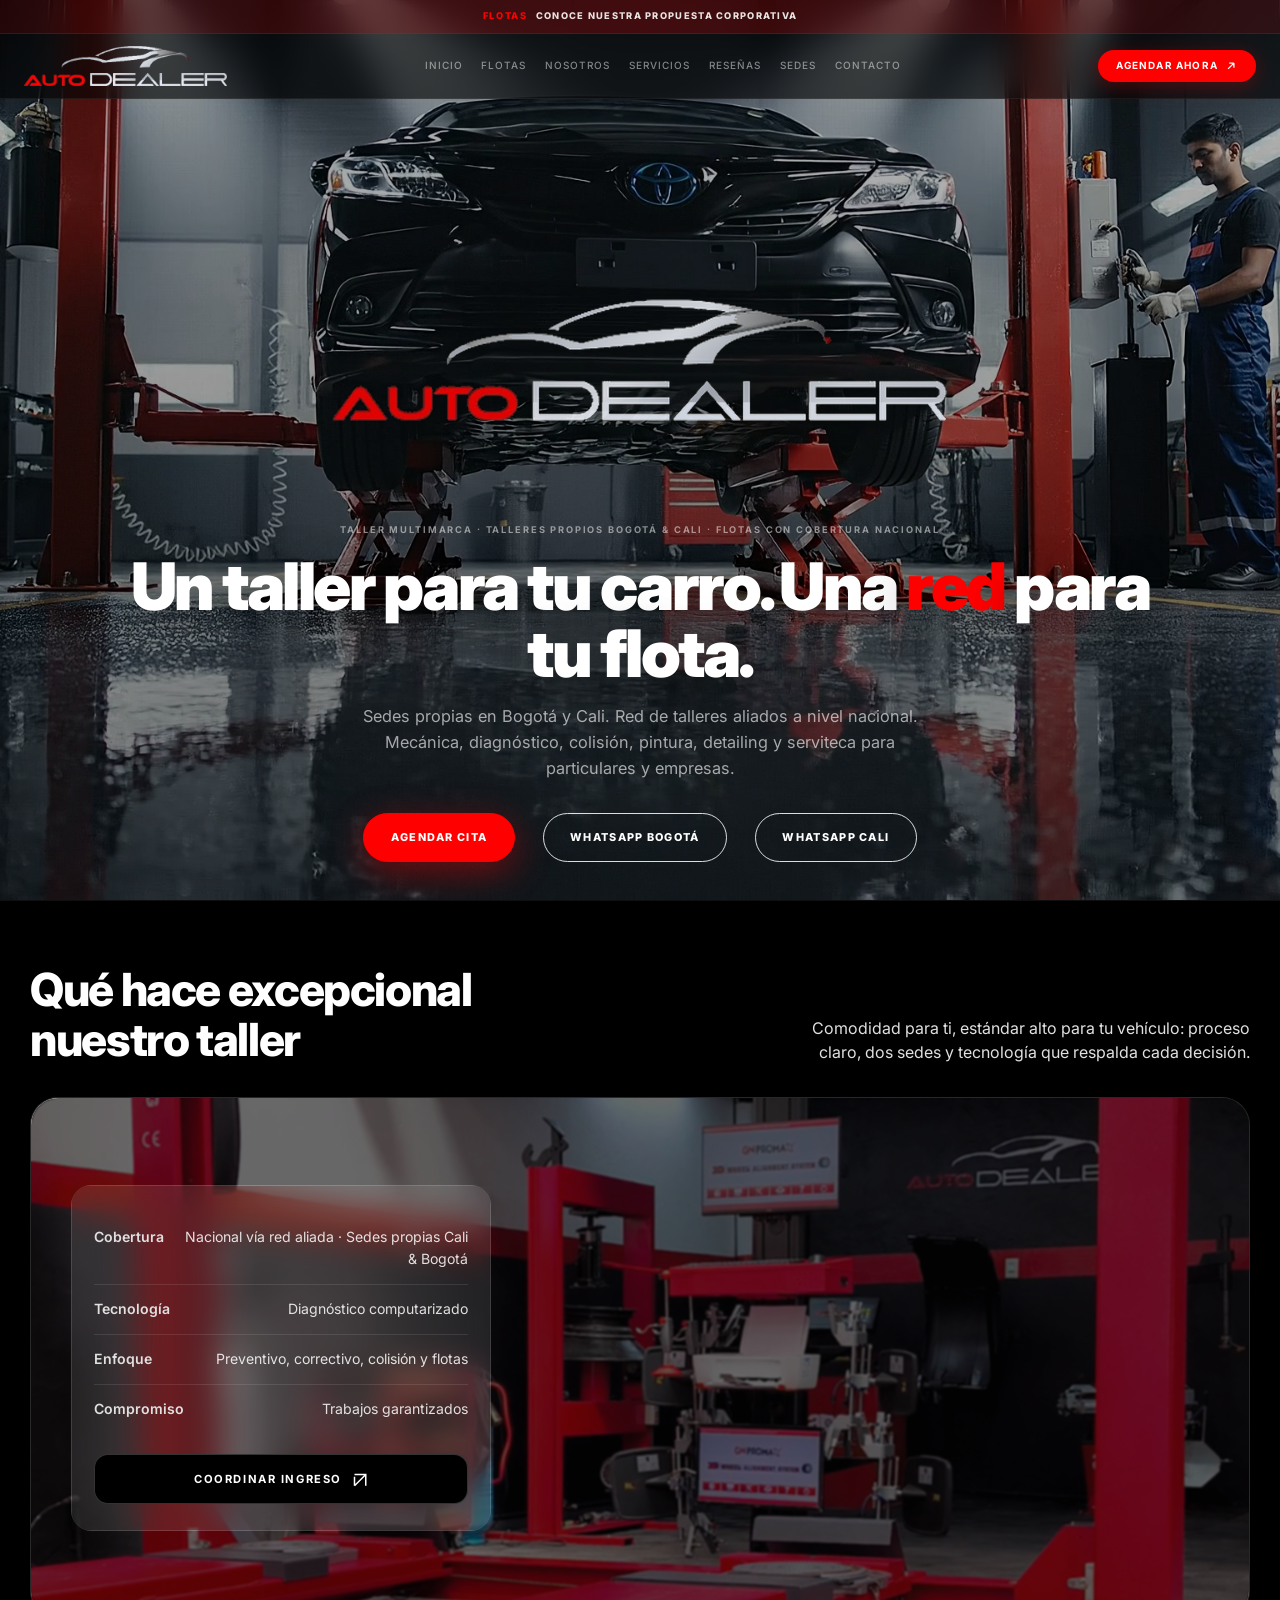
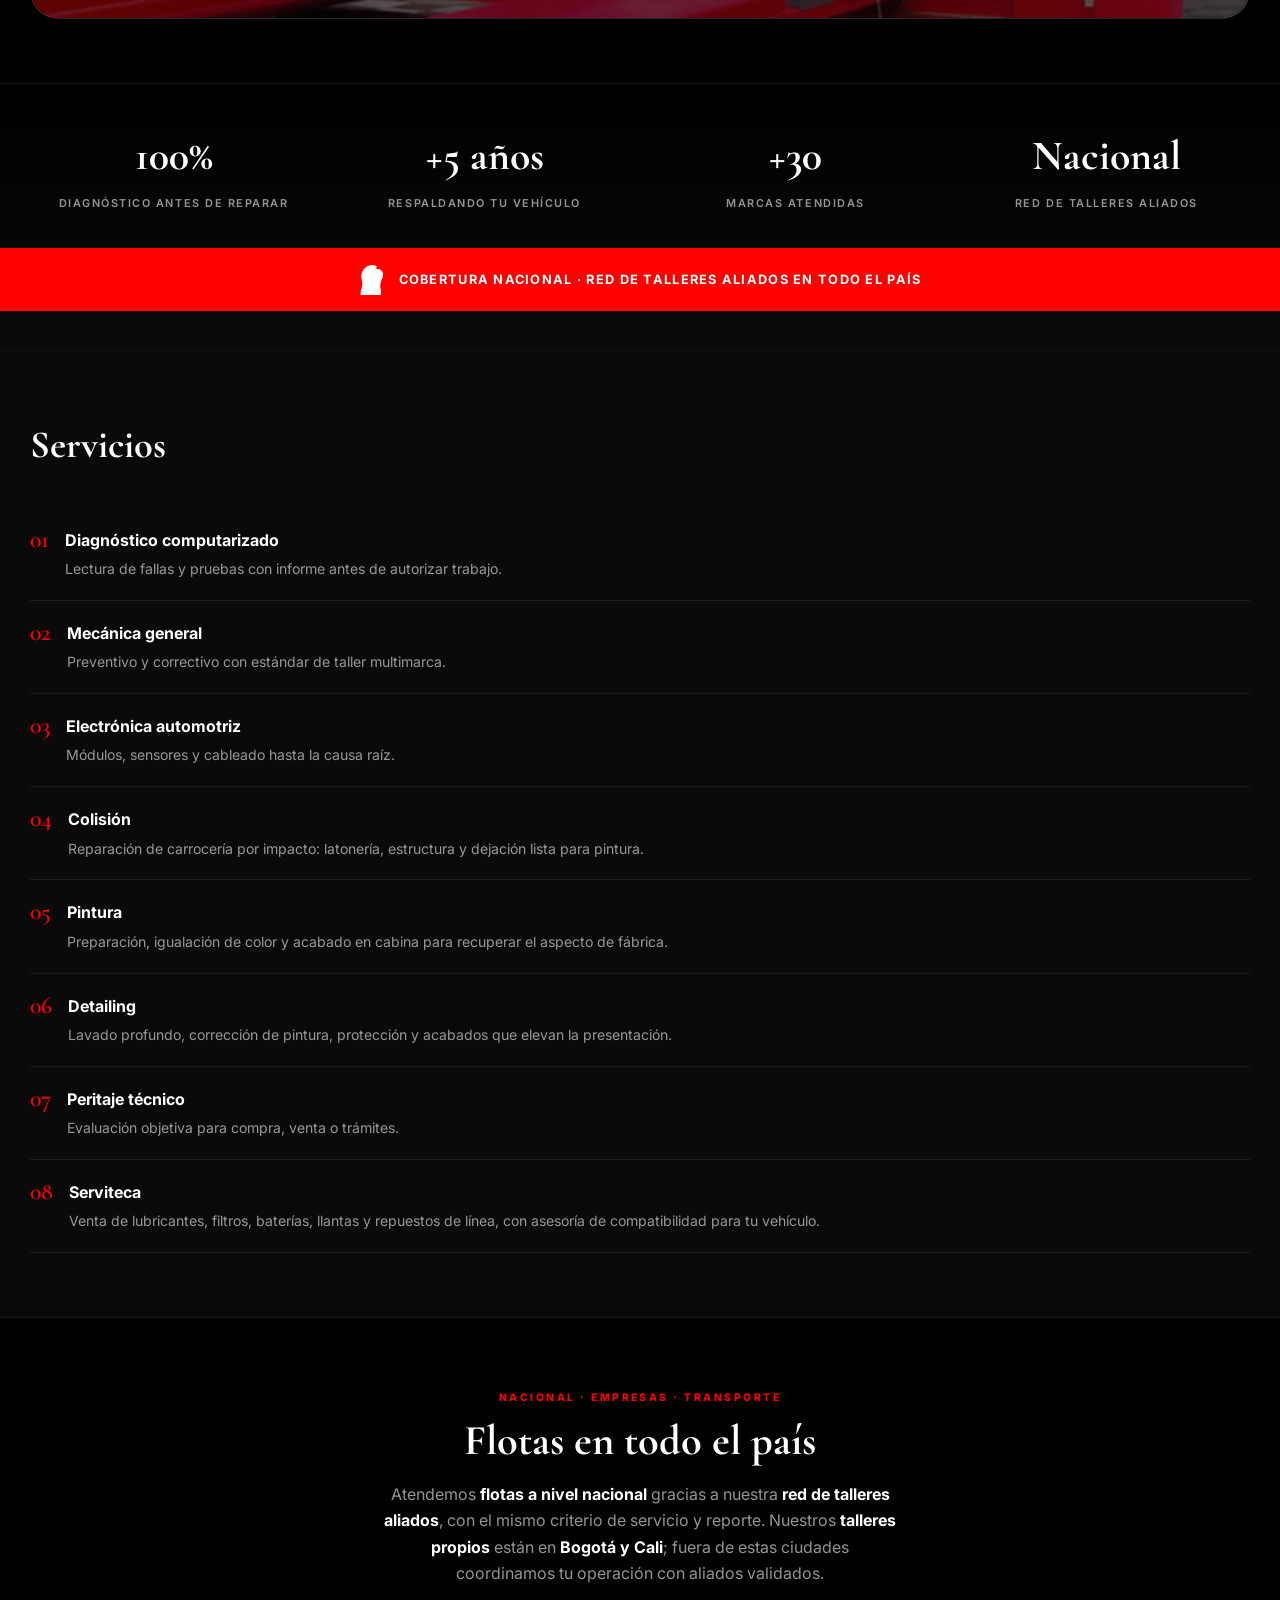
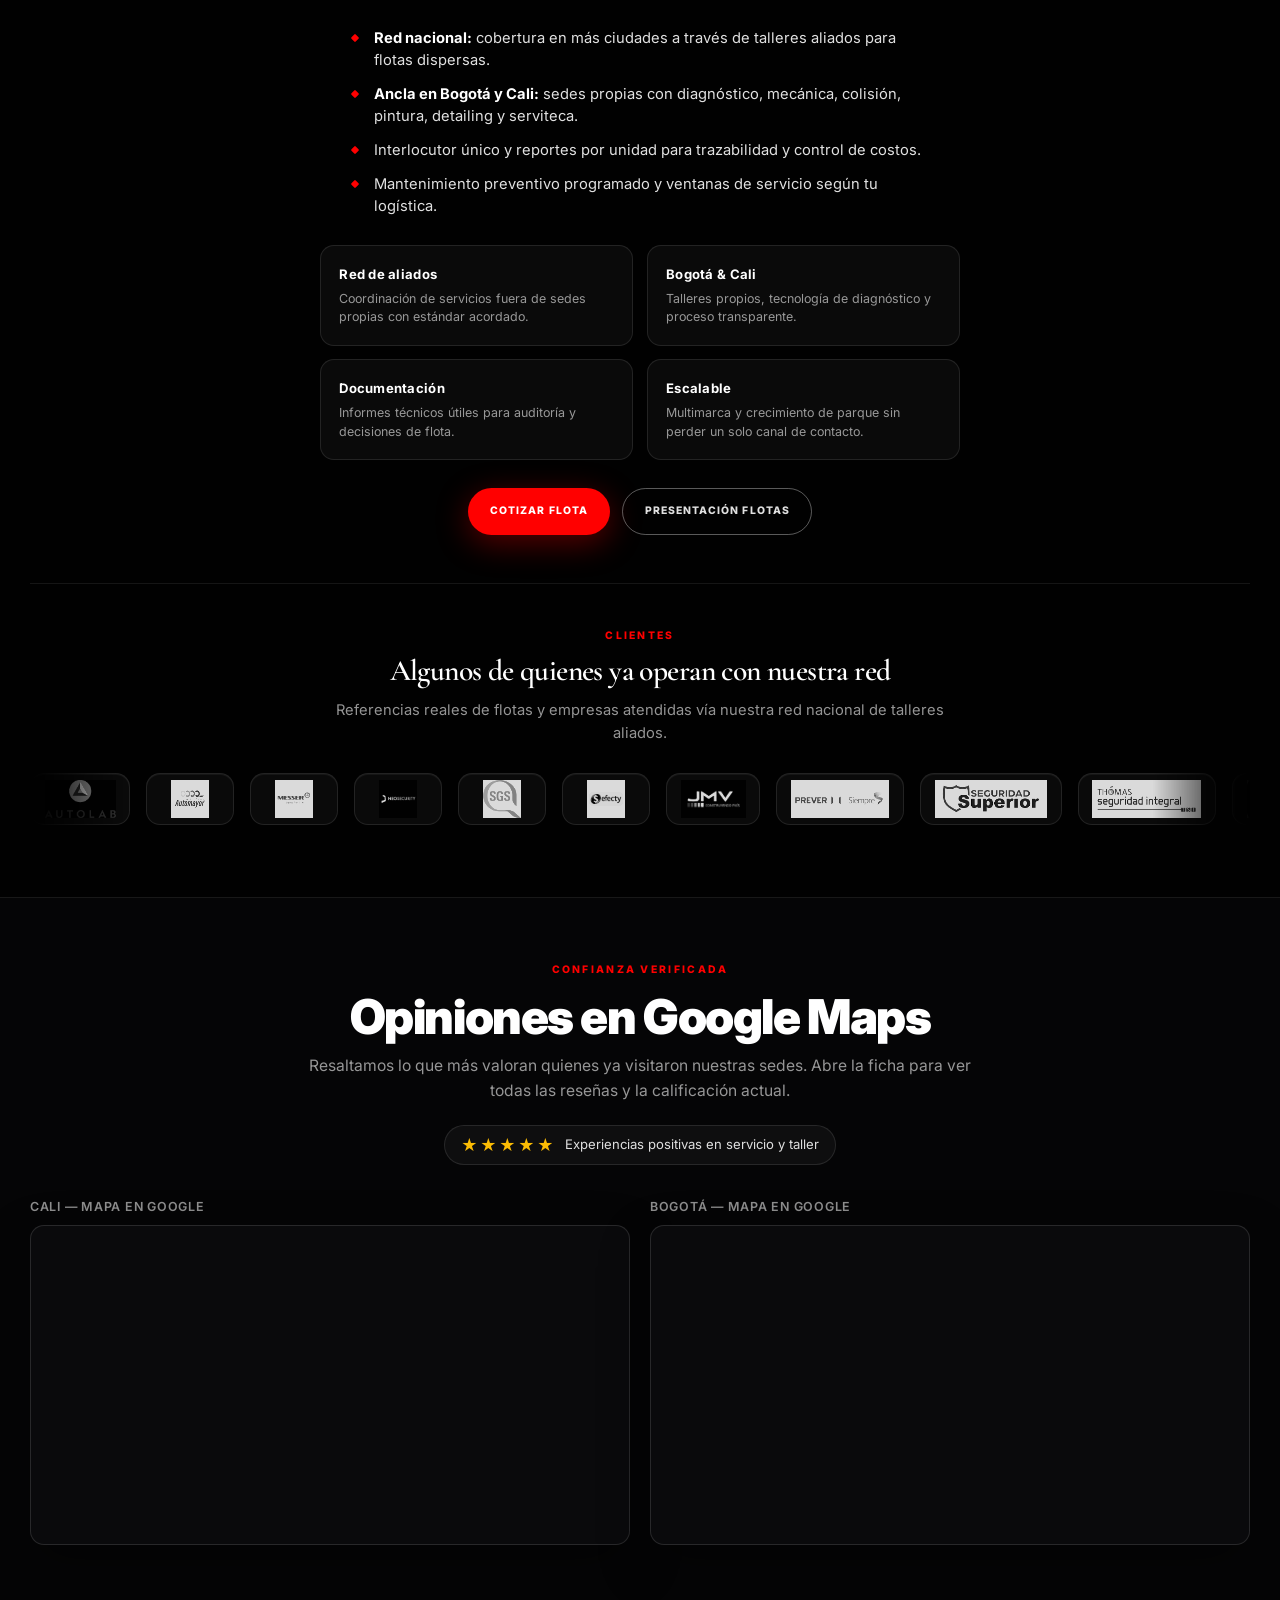
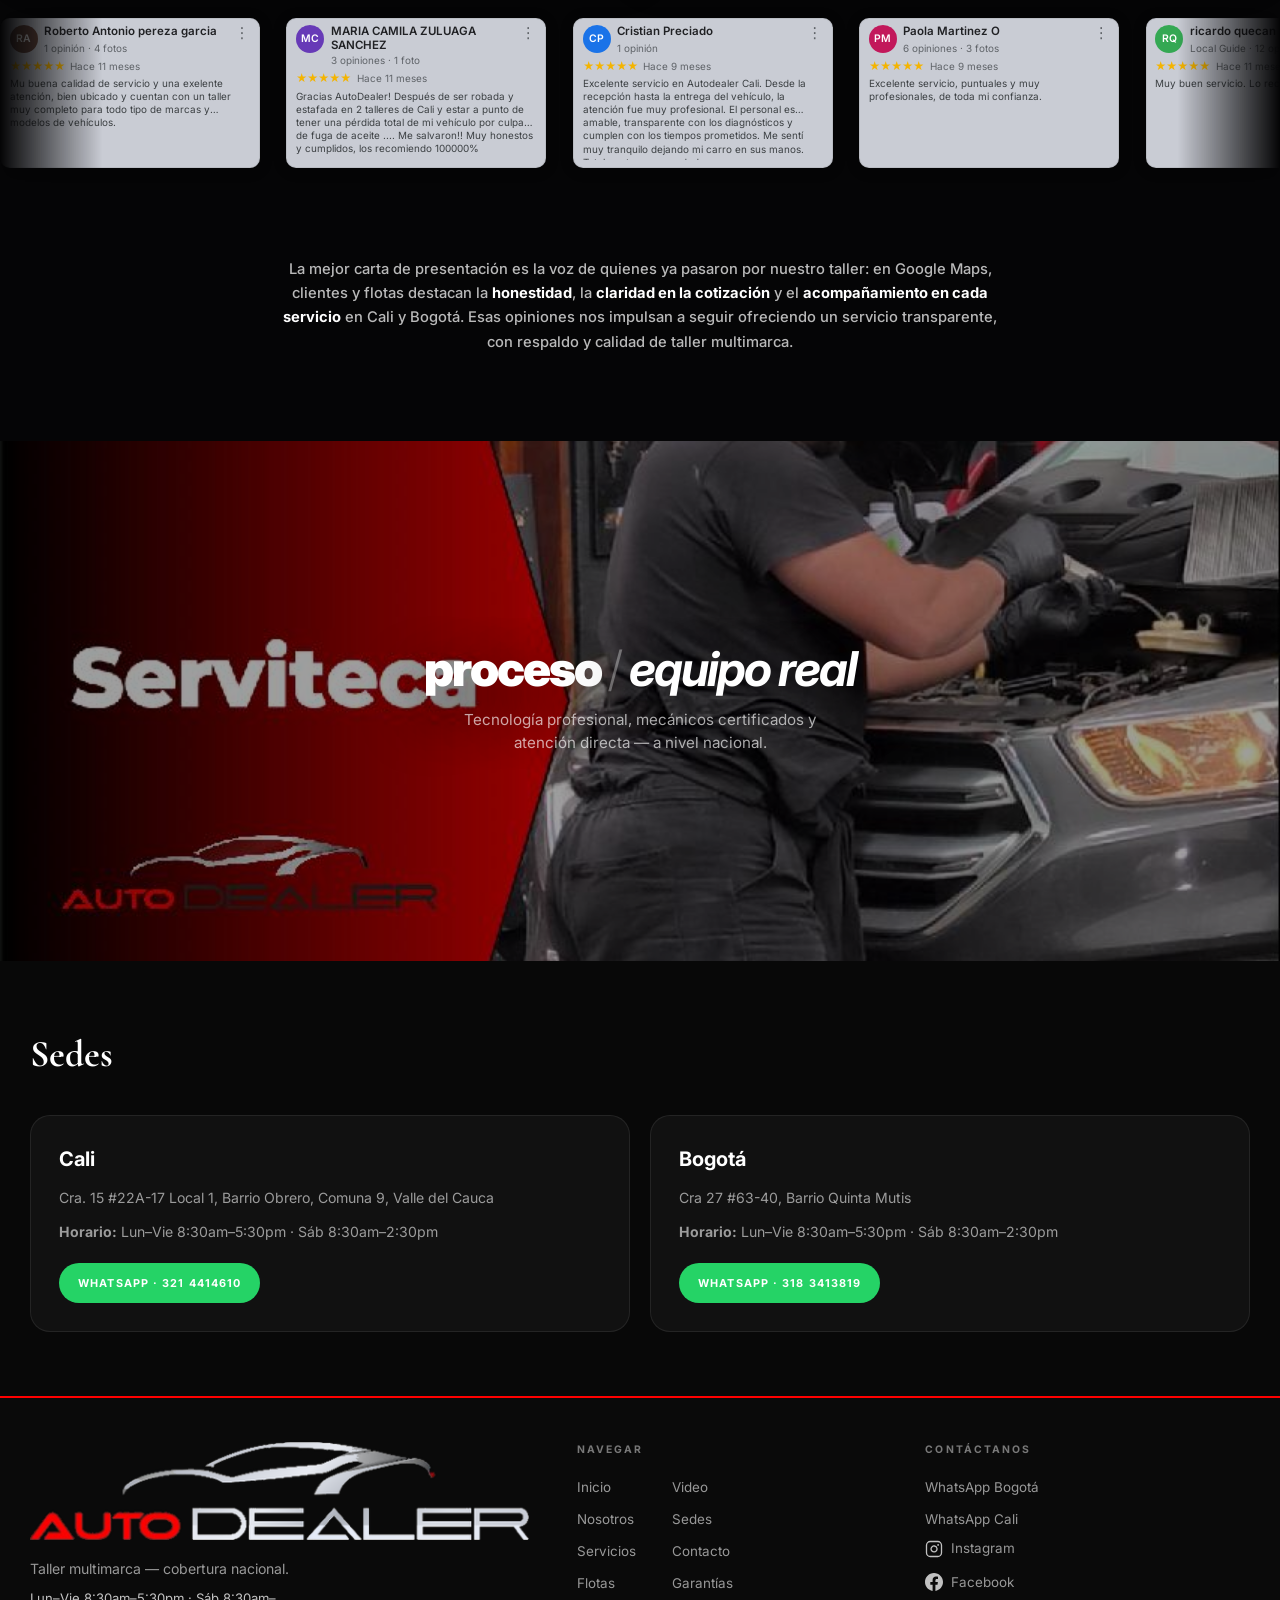
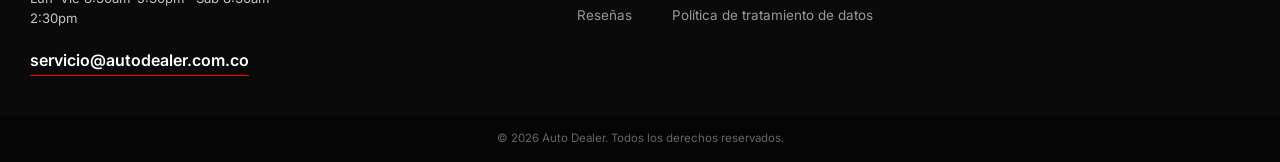
==== index.html @ 49b2c7d9 "Corregir halos blancos en AUTO del logo; aclarar solo DEALER. Co-authored-by: Cursor <cursoragent@cu" ====
<!DOCTYPE html>
<html lang="es-CO">
<head>
  <meta charset="UTF-8" />
  <meta name="viewport" content="width=device-width, initial-scale=1.0" />
  <meta name="description" content="Taller multimarca en Cali y Bogotá: diagnóstico computarizado, mecánica, electrónica, pintura y detailing. Flotas con red nacional. Agenda cita en Auto Dealer." />
  <title>Auto Dealer | Taller multimarca — Cali &amp; Bogotá</title>
  <link rel="canonical" href="https://www.autodealer.com.co/" />
  <!-- Favicon: logo completo escalado (no recorte del auto a 32px) -->
  <link rel="icon" type="image/png" href="favicon-16.png" sizes="16x16" />
  <link rel="icon" type="image/png" href="favicon.png" sizes="32x32" />
  <link rel="icon" type="image/png" href="apple-touch-icon.png" sizes="192x192" />
  <link rel="apple-touch-icon" href="apple-touch-icon.png" sizes="180x180" />
  <link rel="stylesheet" href="logo-shine.css" />
  <link rel="preload" href="Bibliotecaimagenesautodealer/hero-lift.mp4" as="video" type="video/mp4" />
  <link rel="preload" href="Bibliotecaimagenesautodealer/hero-lift-poster.jpg" as="image" />
  <meta property="og:type" content="website" />
  <meta property="og:locale" content="es_CO" />
  <meta property="og:url" content="https://www.autodealer.com.co/" />
  <meta property="og:site_name" content="Auto Dealer" />
  <meta property="og:title" content="Auto Dealer | Taller multimarca — Cali &amp; Bogotá" />
  <meta property="og:description" content="Taller multimarca en Cali y Bogotá: diagnóstico computarizado, mecánica, electrónica, pintura y detailing. Flotas con red nacional. Agenda cita en Auto Dealer." />
  <meta property="og:image" content="https://www.autodealer.com.co/autodealer-nuevo/Bibliotecaimagenesautodealer/hero-lift-poster.jpg" />
  <meta property="og:image:width" content="1920" />
  <meta property="og:image:height" content="1080" />
  <meta property="og:image:alt" content="Auto Dealer — instantánea del video del taller (elevación)" />
  <meta name="twitter:card" content="summary_large_image" />
  <meta name="twitter:title" content="Auto Dealer | Taller multimarca — Cali &amp; Bogotá" />
  <meta name="twitter:description" content="Taller multimarca en Cali y Bogotá: diagnóstico, mecánica, pintura y detailing. Flotas con cobertura nacional." />
  <meta name="twitter:image" content="https://www.autodealer.com.co/autodealer-nuevo/Bibliotecaimagenesautodealer/hero-lift-poster.jpg" />
  <link rel="preconnect" href="https://fonts.googleapis.com" />
  <link rel="preconnect" href="https://fonts.gstatic.com" crossorigin />
  <link href="https://fonts.googleapis.com/css2?family=Cormorant+Garamond:ital,wght@0,500;0,600;0,700;1,500&family=Inter:wght@300;400;500;600;700;800;900&display=swap" rel="stylesheet" />
  <style>
    :root {
      --void: #000000;
      --bg: #0d0b0e;
      --bg-elevated: #17151a;
      --accent: #ff0000;
      --accent-glow: rgba(255, 0, 0, 0.45);
      --text: #ffffff;
      --text-soft: #e0e0e0;
      --text-muted: rgba(255, 255, 255, 0.58);
      --glass: rgba(255, 255, 255, 0.08);
      --glass-border: rgba(255, 255, 255, 0.18);
      --paper-edge: #e8e8e8;
      --nav-h: 64px;
      --nav-flotas-strip: 34px;
      --nav-total: calc(var(--nav-flotas-strip) + var(--nav-h));
      --ease: cubic-bezier(0.22, 1, 0.36, 1);
      --font: "Inter", system-ui, sans-serif;
      --font-serif: "Cormorant Garamond", Georgia, serif;
    }

    *,
    *::before,
    *::after { box-sizing: border-box; }

    html { scroll-behavior: smooth; }

    section[id],
    header[id],
    footer[id],
    #inicio {
      scroll-margin-top: calc(var(--nav-total) + 20px);
    }

    body {
      margin: 0;
      font-family: var(--font);
      background: var(--void);
      color: var(--text);
      line-height: 1.55;
      -webkit-font-smoothing: antialiased;
      overflow-x: hidden;
    }

    a { color: inherit; text-decoration: none; }

    /* Solo imágenes: `height:auto` en todos los <video> rompe el cover 100% en fondos full-bleed */
    img { display: block; max-width: 100%; height: auto; }
    video { display: block; }

    .container {
      width: min(1220px, 100% - 2rem);
      margin-inline: auto;
    }

    /* —— Canvas partículas —— */
    #fx-canvas {
      position: fixed;
      inset: 0;
      z-index: 0;
      pointer-events: none;
      opacity: 0.55;
    }

    .page-wrap {
      position: relative;
      z-index: 1;
    }

    /* —— Nav —— */
    .nav {
      position: fixed;
      top: 0;
      left: 0;
      right: 0;
      z-index: 200;
      display: flex;
      flex-direction: column;
      align-items: stretch;
      padding: 0;
      background: rgba(0, 0, 0, 0.6);
      backdrop-filter: blur(16px);
      -webkit-backdrop-filter: blur(16px);
      border-bottom: 1px solid rgba(255, 255, 255, 0.06);
      transition: background 0.35s var(--ease), box-shadow 0.35s;
    }

    .nav__flotas-strip {
      display: flex;
      align-items: center;
      justify-content: center;
      gap: 0.5rem;
      flex-wrap: wrap;
      min-height: var(--nav-flotas-strip);
      padding: 0.28rem 0.75rem;
      font-size: 0.58rem;
      font-weight: 800;
      letter-spacing: 0.14em;
      text-transform: uppercase;
      color: rgba(255, 255, 255, 0.88);
      background: linear-gradient(90deg, rgba(255, 0, 0, 0.12), rgba(255, 0, 0, 0.22), rgba(255, 0, 0, 0.12));
      border-bottom: 1px solid rgba(255, 0, 0, 0.28);
      text-decoration: none;
      transition: background 0.2s ease, color 0.2s ease;
    }

    .nav__flotas-strip:hover,
    .nav__flotas-strip:focus-visible {
      background: linear-gradient(90deg, rgba(255, 0, 0, 0.2), rgba(255, 0, 0, 0.28), rgba(255, 0, 0, 0.2));
      color: #fff;
    }

    .nav__flotas-strip-tag {
      color: var(--accent);
      letter-spacing: 0.18em;
    }

    .nav.scrolled {
      background: rgba(0, 0, 0, 0.88);
      box-shadow: 0 12px 40px rgba(0, 0, 0, 0.45);
    }

    .nav__inner {
      width: 100%;
      max-width: 1280px;
      margin: 0 auto;
      min-height: var(--nav-h);
      display: flex;
      align-items: center;
      justify-content: space-between;
      gap: clamp(0.5rem, 2vw, 1.25rem);
      padding: 0 clamp(0.75rem, 3vw, 1.5rem);
    }

    .logo-link {
      flex-shrink: 0;
      z-index: 2;
    }

    .logo-link .logo-shine > img {
      height: 34px;
      width: auto;
      object-fit: contain;
    }

    @media (min-width: 600px) {
      .logo-link .logo-shine > img { height: 40px; }
    }

    /* Enlaces centrados, una sola línea con scroll suave si falta espacio */
    .nav__links-wrap {
      flex: 1 1 auto;
      min-width: 0;
      display: none;
      justify-content: center;
      padding: 0 0.25rem;
    }

    @media (min-width: 900px) {
      .nav__links-wrap {
        display: flex;
        mask-image: linear-gradient(90deg, transparent 0%, #000 3%, #000 97%, transparent 100%);
        -webkit-mask-image: linear-gradient(90deg, transparent 0%, #000 3%, #000 97%, transparent 100%);
      }
    }

    .nav__links {
      display: flex;
      flex-wrap: nowrap;
      align-items: center;
      gap: clamp(0.55rem, 1.1vw, 1rem);
      overflow-x: auto;
      overflow-y: hidden;
      scrollbar-width: none;
      -ms-overflow-style: none;
      max-width: min(680px, calc(100vw - 320px));
      padding: 0.2rem 0;
    }

    .nav__links::-webkit-scrollbar {
      display: none;
      width: 0;
      height: 0;
    }

    .nav__links a {
      flex-shrink: 0;
      font-size: 0.625rem;
      font-weight: 500;
      letter-spacing: 0.1em;
      text-transform: uppercase;
      color: rgba(255, 255, 255, 0.48);
      padding: 0.4rem 0.15rem;
      position: relative;
      white-space: nowrap;
      transition: color 0.2s ease;
    }

    .nav__links a:hover,
    .nav__links a:focus-visible {
      color: rgba(255, 255, 255, 0.95);
      outline: none;
    }

    .nav__links a::after {
      content: "";
      position: absolute;
      left: 0;
      right: 0;
      bottom: 0;
      height: 1px;
      background: var(--accent);
      transform: scaleX(0);
      transform-origin: left;
      transition: transform 0.25s var(--ease);
    }

    .nav__links a:hover::after,
    .nav__links a:focus-visible::after {
      transform: scaleX(1);
    }

    .nav__actions {
      flex-shrink: 0;
      display: flex;
      align-items: center;
      gap: 0.35rem;
      z-index: 2;
    }

    .nav__cta {
      display: inline-flex;
      align-items: center;
      gap: 0.4rem;
      padding: 0.5rem 0.85rem;
      font-size: 0.58rem;
      font-weight: 700;
      letter-spacing: 0.1em;
      text-transform: uppercase;
      color: #fff;
      background: var(--accent);
      border: none;
      border-radius: 999px;
      cursor: pointer;
      font-family: inherit;
      box-shadow: 0 4px 20px rgba(255, 0, 0, 0.28);
      transition: transform 0.25s var(--ease), box-shadow 0.25s;
      white-space: nowrap;
    }

    @media (min-width: 600px) {
      .nav__cta {
        padding: 0.55rem 1.1rem;
        font-size: 0.62rem;
        letter-spacing: 0.12em;
      }
    }

    .nav__cta:hover {
      transform: translateY(-1px);
      box-shadow: 0 8px 28px rgba(255, 0, 0, 0.4);
    }

    .nav__cta svg { flex-shrink: 0; width: 14px; height: 14px; }

    @media (max-width: 399px) {
      .nav__cta span.nav__cta-text { display: none; }
      .nav__cta { padding: 0.55rem; border-radius: 50%; }
    }

    .nav__toggle {
      display: flex;
      flex-direction: column;
      justify-content: center;
      gap: 5px;
      background: none;
      border: none;
      padding: 8px;
      margin-left: 0.1rem;
      cursor: pointer;
    }

    @media (min-width: 900px) {
      .nav__toggle { display: none; }
    }

    .nav__toggle span {
      width: 22px;
      height: 2px;
      background: #fff;
      border-radius: 1px;
      transition: transform 0.3s var(--ease), opacity 0.2s;
    }

    .nav--open .nav__toggle span:nth-child(1) { transform: translateY(7px) rotate(45deg); }
    .nav--open .nav__toggle span:nth-child(2) { opacity: 0; }
    .nav--open .nav__toggle span:nth-child(3) { transform: translateY(-7px) rotate(-45deg); }

    .nav__drawer {
      position: fixed;
      top: var(--nav-total);
      left: 0;
      right: 0;
      background: var(--bg-elevated);
      border-bottom: 1px solid rgba(255, 255, 255, 0.08);
      padding: 0.75rem 1rem 1rem;
      display: flex;
      flex-direction: column;
      gap: 0.25rem;
      transform: translateY(-100%);
      opacity: 0;
      visibility: hidden;
      transition: transform 0.35s var(--ease), opacity 0.3s, visibility 0.3s;
      z-index: 199;
    }

    .nav--open .nav__drawer {
      transform: translateY(0);
      opacity: 1;
      visibility: visible;
    }

    .nav__drawer a {
      padding: 0.75rem 0.65rem;
      font-weight: 500;
      font-size: 0.9rem;
      color: var(--text-muted);
      border-radius: 10px;
      border: 1px solid transparent;
    }

    .nav__drawer a:hover {
      background: rgba(255, 255, 255, 0.05);
      color: #fff;
    }

    @media (min-width: 900px) {
      .nav__drawer { display: none; }
    }

    /* —— Reveal —— */
    .reveal {
      opacity: 0;
      transform: translateY(24px);
      transition: opacity 0.8s var(--ease), transform 0.8s var(--ease);
      transition-delay: var(--d, 0ms);
    }
    .reveal.visible { opacity: 1; transform: translateY(0); }

    /* —— Hero cine: video full-bleed + velo translúcido + glass —— */
    .hero-pro {
      position: relative;
      min-height: 100svh;
      min-height: 100dvh;
      padding: calc(var(--nav-total) + 1rem) 0 2rem;
      display: flex;
      flex-direction: column;
      justify-content: flex-end;
      overflow: hidden;
      background: #000;
    }

    .hero-pro__bg {
      position: absolute;
      inset: 0;
      z-index: 0;
    }

    .hero-pro__bg video {
      width: 100%;
      height: 100%;
      min-height: 100%;
      max-width: none;
      object-fit: cover;
      object-position: center;
    }

    /* Velo claro: el taller se ve “transparentoso”, texto encima legible */
    .hero-pro__veil {
      position: absolute;
      inset: 0;
      z-index: 1;
      pointer-events: none;
      background: linear-gradient(
        185deg,
        rgba(0, 0, 0, 0.25) 0%,
        rgba(0, 0, 0, 0.38) 42%,
        rgba(0, 0, 0, 0.52) 100%
      );
    }

    .hero-pro__watermark {
      position: absolute;
      left: 50%;
      top: 40%;
      transform: translate(-50%, -50%);
      width: clamp(260px, 48vw, 640px);
      max-width: 92%;
      opacity: 0.9;
      pointer-events: none;
      z-index: 2;
      line-height: 0;
    }

    .hero-pro__watermark .logo-shine,
    .hero-pro__watermark .logo-shine > img {
      display: block;
      width: 100%;
      height: auto;
    }

    .hero-pro__watermark .logo-shine__sweep::after {
      animation-duration: 7.5s;
      animation-delay: 1.5s;
    }

    .hero-pro__cinema {
      position: relative;
      z-index: 3;
      flex: 1;
      display: flex;
      align-items: flex-end;
      justify-content: center;
      width: 100%;
    }

    .hero-pro__cinema-inner {
      width: 100%;
      max-width: 1120px;
      margin: 0 auto;
      padding: 0 1rem;
    }

    .hero-pro__eyebrow {
      font-size: 0.58rem;
      font-weight: 700;
      letter-spacing: 0.2em;
      text-transform: uppercase;
      color: rgba(255, 255, 255, 0.5);
      margin: 0 0 1rem;
      text-align: center;
      line-height: 1.5;
    }

    .hero-pro__mega {
      font-family: var(--font);
      font-weight: 900;
      font-size: clamp(1.85rem, 6.5vw, 4.1rem);
      line-height: 1.02;
      letter-spacing: -0.038em;
      text-align: center;
      margin: 0 auto 1rem;
      max-width: min(100%, 22em);
      color: #fff;
      text-shadow: 0 12px 48px rgba(0, 0, 0, 0.55);
    }

    .hero-pro__mega-red {
      color: #ff0000;
    }

    .hero-pro__mega-sub {
      text-align: center;
      font-size: clamp(0.88rem, 2.1vw, 1.02rem);
      font-weight: 400;
      color: rgba(255, 255, 255, 0.62);
      max-width: min(100%, 58ch);
      margin: 0 auto 2rem;
      line-height: 1.6;
    }

    .hero-pro__ctas {
      display: flex;
      flex-wrap: wrap;
      justify-content: center;
      align-items: center;
      gap: clamp(0.85rem, 3vw, 1.75rem);
      max-width: 56rem;
      margin: 0 auto;
      padding-bottom: 0.35rem;
    }

    .hero-pro__btn {
      display: inline-flex;
      align-items: center;
      justify-content: center;
      padding: 0.95rem 1.65rem;
      font-family: inherit;
      font-size: clamp(0.62rem, 1.1vw, 0.68rem);
      font-weight: 800;
      letter-spacing: 0.12em;
      text-transform: uppercase;
      border-radius: 999px;
      border: 1px solid transparent;
      text-decoration: none;
      white-space: nowrap;
      transition: transform 0.2s var(--ease), box-shadow 0.2s, background 0.2s, border-color 0.2s;
    }

    .hero-pro__btn--primary {
      background: #ff0000;
      color: #fff;
      border-color: #ff0000;
      box-shadow: 0 10px 36px rgba(255, 0, 0, 0.4);
    }

    .hero-pro__btn--primary:hover {
      transform: translateY(-2px);
      box-shadow: 0 14px 44px rgba(255, 0, 0, 0.5);
    }

    .hero-pro__btn--ghost {
      background: transparent;
      color: #fff;
      border-color: rgba(255, 255, 255, 0.85);
    }

    .hero-pro__btn--ghost:hover {
      background: rgba(255, 255, 255, 0.08);
      border-color: #fff;
      transform: translateY(-2px);
    }

    /* —— Características (vidrio) —— */
    .specs {
      background: var(--void);
      padding: 4rem 0;
      border-top: 1px solid rgba(255, 255, 255, 0.06);
    }

    .specs__head {
      display: grid;
      gap: 1.25rem;
      margin-bottom: 2rem;
    }

    @media (min-width: 768px) {
      .specs__head {
        grid-template-columns: 1fr 1fr;
        align-items: end;
      }
    }

    .specs__head h2 {
      font-family: var(--font);
      font-size: clamp(1.75rem, 4vw, 2.85rem);
      font-weight: 800;
      letter-spacing: -0.03em;
      margin: 0;
      line-height: 1.1;
    }

    .specs__head p {
      margin: 0;
      font-size: 1rem;
      color: var(--text-soft);
      text-align: left;
      max-width: 44ch;
    }

    @media (min-width: 768px) {
      .specs__head p { text-align: right; justify-self: end; }
    }

    .specs__panel {
      position: relative;
      border-radius: 28px;
      overflow: hidden;
      min-height: min(72vw, 520px);
      border: 1px solid rgba(255, 255, 255, 0.12);
      background: #0a0a0a;
    }

    .specs__bg-video {
      position: absolute;
      top: 0;
      left: 0;
      width: 100%;
      height: 100%;
      min-height: 100%;
      max-width: none;
      object-fit: cover;
      object-position: center;
      z-index: 0;
      display: block;
    }

    .specs__bg-dim {
      position: absolute;
      top: 0;
      left: 0;
      width: 100%;
      height: 100%;
      z-index: 1;
      pointer-events: none;
      /* Toque mínimo de vidrio; velo un poco más abierto */
      background: rgba(4, 4, 6, 0.6);
      backdrop-filter: blur(1px);
      -webkit-backdrop-filter: blur(1px);
    }

    @media (prefers-reduced-motion: reduce) {
      .specs__bg-dim {
        backdrop-filter: none;
        -webkit-backdrop-filter: none;
        background: rgba(0, 0, 0, 0.68);
      }
    }

    .specs__foreground {
      position: relative;
      z-index: 2;
      min-height: min(72vw, 520px);
      padding: clamp(1.35rem, 4vw, 2.5rem);
      box-sizing: border-box;
      display: flex;
      align-items: center;
      justify-content: center;
    }

    @media (min-width: 768px) {
      .specs__foreground {
        justify-content: flex-start;
      }
    }

    .specs__glass {
      width: 100%;
      max-width: 420px;
      margin: 0;
      border: 1px solid rgba(255, 255, 255, 0.22);
      border-radius: 20px;
      overflow: hidden;
    }

    .specs__glass-inner {
      padding: 1.35rem 1.15rem;
      background: rgba(255, 255, 255, 0.1);
      backdrop-filter: blur(16px);
      -webkit-backdrop-filter: blur(16px);
      box-sizing: border-box;
    }

    @media (min-width: 600px) {
      .specs__glass-inner { padding: 1.65rem 1.35rem; }
    }

    .specs__row {
      display: flex;
      justify-content: space-between;
      gap: 1rem;
      padding: 0.85rem 0;
      border-bottom: 1px solid rgba(255, 255, 255, 0.1);
      font-size: 0.88rem;
    }

    .specs__row:last-of-type { border-bottom: none; }

    .specs__row span:first-child {
      font-weight: 600;
      color: var(--text-soft);
    }

    .specs__row span:last-child {
      color: rgba(255, 255, 255, 0.85);
      text-align: right;
    }

    .specs__buy {
      display: inline-flex;
      align-items: center;
      justify-content: center;
      gap: 0.5rem;
      width: 100%;
      margin-top: 1.25rem;
      padding: 0.95rem 1.25rem;
      background: #000;
      color: #fff;
      font-size: 0.7rem;
      font-weight: 700;
      letter-spacing: 0.14em;
      text-transform: uppercase;
      border: 1px solid rgba(255, 255, 255, 0.2);
      border-radius: 14px;
      font-family: inherit;
      cursor: pointer;
      transition: background 0.25s, color 0.25s;
    }

    .specs__buy:hover {
      background: var(--accent);
      border-color: var(--accent);
    }

    /* —— Stats —— */
    .stats {
      padding: 2.5rem 0;
      background: linear-gradient(180deg, var(--void), #0a0a0a);
      border-block: 1px solid rgba(255, 255, 255, 0.06);
    }

    .stats__grid {
      display: grid;
      grid-template-columns: repeat(2, 1fr);
      gap: 1.5rem;
      text-align: center;
    }

    @media (min-width: 768px) {
      .stats__grid { grid-template-columns: repeat(4, 1fr); }
    }

    .stat__n {
      font-family: var(--font-serif);
      font-size: clamp(1.85rem, 4vw, 2.6rem);
      font-weight: 700;
      color: #fff;
    }
    .stat__n em { font-style: normal; color: var(--accent); }
    .stat__l {
      font-size: 0.68rem;
      font-weight: 600;
      letter-spacing: 0.14em;
      text-transform: uppercase;
      color: var(--text-muted);
      margin-top: 0.4rem;
    }

    .stats__strip {
      margin-top: 2.25rem;
      padding: 1rem 1.25rem;
      background: #ff0000;
      color: #fff;
    }

    .stats__strip-inner {
      display: flex;
      align-items: center;
      justify-content: center;
      gap: 0.85rem;
      flex-wrap: wrap;
      text-align: center;
    }

    .stats__strip-map {
      flex-shrink: 0;
      width: 1.65rem;
      height: auto;
      display: block;
    }

    .stats__strip-text {
      margin: 0;
      font-size: clamp(0.68rem, 1.35vw, 0.8rem);
      font-weight: 700;
      letter-spacing: 0.1em;
      text-transform: uppercase;
      line-height: 1.35;
    }

    /* —— Servicios lista —— */
    .svc-block {
      padding: 4rem 0;
      background: #0a0a0a;
    }

    .svc-block h2 {
      font-family: var(--font-serif);
      font-size: clamp(1.85rem, 3.5vw, 2.4rem);
      margin: 0 0 2rem;
    }

    .svc-list { display: flex; flex-direction: column; gap: 0; }

    .svc-row {
      display: grid;
      grid-template-columns: auto 1fr;
      gap: 1rem;
      padding: 1.25rem 0;
      border-bottom: 1px solid rgba(255, 255, 255, 0.08);
      align-items: start;
    }

    .svc-row span.idx {
      font-family: var(--font-serif);
      font-size: 1.5rem;
      color: var(--accent);
      font-weight: 600;
      line-height: 1;
    }

    .svc-row h3 {
      font-family: var(--font);
      font-size: 1rem;
      font-weight: 700;
      margin: 0 0 0.35rem;
    }

    .svc-row p {
      margin: 0;
      font-size: 0.88rem;
      color: var(--text-muted);
      line-height: 1.55;
    }

    /* —— Flotas (sección propia) —— */
    .flotas {
      position: relative;
      padding: 4.5rem 0;
      background: #060606;
      border-top: 1px solid rgba(255, 255, 255, 0.07);
      border-bottom: 1px solid rgba(255, 255, 255, 0.07);
      overflow: hidden;
    }

    .flotas__video {
      position: absolute;
      top: 0;
      left: 0;
      width: 100%;
      height: 100%;
      min-height: 100%;
      max-width: none;
      object-fit: cover;
      object-position: center;
      filter: blur(3px);
      z-index: 0;
      pointer-events: none;
    }

    .flotas__overlay {
      position: absolute;
      inset: 0;
      background: rgba(0, 0, 0, 0.82);
      z-index: 1;
      pointer-events: none;
    }

    .flotas__content {
      position: relative;
      z-index: 2;
    }

    .flotas__tag {
      font-size: 0.65rem;
      font-weight: 800;
      letter-spacing: 0.24em;
      text-transform: uppercase;
      color: var(--accent);
      margin: 0 0 0.75rem;
    }

    .flotas h2 {
      font-family: var(--font-serif);
      font-size: clamp(1.9rem, 4vw, 2.65rem);
      margin: 0 0 1rem;
      line-height: 1.1;
    }

    .flotas__head {
      text-align: center;
      max-width: 52rem;
      margin-inline: auto;
    }

    .flotas__lead {
      margin: 0 auto 2.5rem;
      max-width: 52ch;
      color: var(--text-muted);
      font-size: 1rem;
      line-height: 1.65;
    }

    .flotas__body {
      max-width: 40rem;
      margin-inline: auto;
      text-align: center;
    }

    .flotas__body .flotas__bullets {
      text-align: left;
      max-width: 36rem;
      margin-inline: auto;
    }

    .flotas__body .flotas__cards {
      text-align: left;
      max-width: 40rem;
      margin-inline: auto;
    }

    .flotas__body .flotas__actions {
      justify-content: center;
    }

    .flotas__bullets {
      list-style: none;
      margin: 0 0 1.75rem;
      padding: 0;
    }

    .flotas__bullets li {
      position: relative;
      padding-left: 1.35rem;
      margin-bottom: 0.75rem;
      font-size: 0.92rem;
      color: var(--text-soft);
      line-height: 1.5;
    }

    .flotas__bullets li::before {
      content: "";
      position: absolute;
      left: 0;
      top: 0.55em;
      width: 6px;
      height: 6px;
      background: var(--accent);
      border-radius: 1px;
      transform: rotate(45deg);
    }

    .flotas__cards {
      display: grid;
      gap: 0.85rem;
      margin-bottom: 1.75rem;
    }

    @media (min-width: 560px) {
      .flotas__cards { grid-template-columns: 1fr 1fr; }
    }

    .flota-card {
      padding: 1.1rem 1.15rem;
      background: rgba(255, 255, 255, 0.04);
      border: 1px solid rgba(255, 255, 255, 0.1);
      border-radius: 14px;
      transition: border-color 0.25s, transform 0.25s var(--ease);
    }

    .flota-card:hover {
      border-color: rgba(255, 0, 0, 0.35);
      transform: translateY(-2px);
    }

    .flota-card h3 {
      font-family: var(--font);
      font-size: 0.82rem;
      font-weight: 700;
      margin: 0 0 0.35rem;
      letter-spacing: 0.02em;
    }

    .flota-card p {
      margin: 0;
      font-size: 0.78rem;
      color: var(--text-muted);
      line-height: 1.5;
    }

    .flotas__actions {
      display: flex;
      flex-wrap: wrap;
      gap: 0.75rem;
    }

    .btn-flota {
      display: inline-flex;
      align-items: center;
      justify-content: center;
      gap: 0.45rem;
      padding: 0.9rem 1.35rem;
      font-size: 0.65rem;
      font-weight: 800;
      letter-spacing: 0.1em;
      text-transform: uppercase;
      border-radius: 999px;
      border: 1px solid transparent;
      font-family: inherit;
      cursor: pointer;
      transition: transform 0.2s, background 0.2s, border-color 0.2s;
    }

    .btn-flota--primary {
      background: var(--accent);
      color: #fff;
      box-shadow: 0 8px 32px rgba(255, 0, 0, 0.35);
    }

    .btn-flota--primary:hover {
      transform: translateY(-2px);
    }

    .btn-flota--ghost {
      background: transparent;
      color: var(--text-soft);
      border-color: rgba(255, 255, 255, 0.35);
    }

    .btn-flota--ghost:hover {
      background: rgba(255, 255, 255, 0.06);
      border-color: #fff;
      color: #fff;
    }

    /* —— Logos clientes flotas (presentación marcas) —— */
    .flotas-clientes {
      margin-top: 3rem;
      padding-top: 2.75rem;
      border-top: 1px solid rgba(255, 255, 255, 0.08);
    }

    .flotas-clientes__head {
      text-align: center;
      max-width: 40rem;
      margin: 0 auto 1.75rem;
    }

    .flotas-clientes__tag {
      font-size: 0.65rem;
      font-weight: 800;
      letter-spacing: 0.22em;
      text-transform: uppercase;
      color: var(--accent);
      margin: 0 0 0.6rem;
    }

    .flotas-clientes__title {
      font-family: var(--font-serif);
      font-size: clamp(1.35rem, 3.2vw, 1.85rem);
      font-weight: 600;
      line-height: 1.2;
      margin: 0 0 0.65rem;
      color: #fff;
      letter-spacing: -0.02em;
    }

    .flotas-clientes__note {
      margin: 0;
      font-size: 0.92rem;
      color: var(--text-muted);
      line-height: 1.55;
    }

    .flotas-clientes__viewport {
      overflow: hidden;
      -webkit-mask-image: linear-gradient(90deg, transparent, #000 8%, #000 92%, transparent);
      mask-image: linear-gradient(90deg, transparent, #000 8%, #000 92%, transparent);
    }

    .flotas-clientes__track {
      display: flex;
      width: max-content;
      animation: flotas-clientes-marquee 70s linear infinite;
    }

    .flotas-clientes__viewport:hover .flotas-clientes__track {
      animation-play-state: paused;
    }

    .flotas-clientes__group {
      display: flex;
      align-items: center;
      gap: 1rem;
      padding-right: 1rem;
    }

    .flotas-clientes__item {
      flex: 0 0 auto;
      display: flex;
      align-items: center;
      justify-content: center;
      min-width: 5.5rem;
      min-height: 3.15rem;
      padding: 0.4rem 0.85rem;
      background: rgba(255, 255, 255, 0.04);
      border: 1px solid rgba(255, 255, 255, 0.1);
      border-radius: 14px;
      box-shadow: inset 0 1px 0 rgba(255, 255, 255, 0.05);
      transition: border-color 0.3s ease, background 0.3s ease;
    }

    .flotas-clientes__item:hover {
      background: rgba(255, 255, 255, 0.07);
      border-color: rgba(255, 0, 0, 0.28);
    }

    .flotas-clientes__item img {
      display: block;
      max-height: 2.35rem;
      max-width: min(9.5rem, 26vw);
      width: auto;
      height: auto;
      object-fit: contain;
      filter: grayscale(100%) brightness(1.18) opacity(0.85);
      transition: filter 0.35s ease, transform 0.35s ease;
    }

    .flotas-clientes__item:hover img {
      filter: grayscale(0%) brightness(1.05) opacity(1);
      transform: scale(1.04);
    }

    @keyframes flotas-clientes-marquee {
      from { transform: translateX(0); }
      to { transform: translateX(-50%); }
    }

    @media (prefers-reduced-motion: reduce) {
      .flotas-clientes__viewport {
        overflow: visible;
        -webkit-mask-image: none;
        mask-image: none;
      }

      .flotas-clientes__track {
        animation: none;
        flex-wrap: wrap;
        width: 100%;
        justify-content: center;
        gap: 0.75rem;
      }

      .flotas-clientes__group {
        flex-wrap: wrap;
        justify-content: center;
        padding-right: 0;
        gap: 0.75rem;
      }

      .flotas-clientes__group--dup {
        display: none;
      }

      .flotas-clientes__item:hover img {
        transform: none;
      }
    }

    /* —— Reseñas (estilo Google Maps) —— */
    .greviews {
      background: #050506;
      padding: 4rem 0 4.5rem;
      position: relative;
      overflow-x: hidden;
    }

    .greviews__head {
      text-align: center;
      max-width: 44rem;
      margin: 0 auto 2rem;
    }

    .greviews__eyebrow {
      font-size: 0.65rem;
      font-weight: 800;
      letter-spacing: 0.22em;
      text-transform: uppercase;
      color: var(--accent);
      margin: 0 0 0.65rem;
    }

    .greviews__head h2 {
      font-family: var(--font);
      font-weight: 900;
      font-size: clamp(1.85rem, 4.5vw, 3rem);
      letter-spacing: -0.03em;
      margin: 0 0 0.65rem;
      line-height: 1.15;
    }

    .greviews__sub {
      margin: 0;
      color: var(--text-muted);
      font-size: 0.98rem;
      line-height: 1.55;
    }

    .greviews__rating {
      display: inline-flex;
      align-items: center;
      gap: 0.65rem;
      margin-top: 1.35rem;
      padding: 0.55rem 1rem;
      border-radius: 999px;
      background: rgba(255, 255, 255, 0.04);
      border: 1px solid rgba(255, 255, 255, 0.1);
      font-size: 0.82rem;
      color: var(--text-soft);
    }

    .greviews__stars {
      display: inline-flex;
      gap: 2px;
      color: #fbbc04;
      letter-spacing: 0;
    }

    .greviews__stars span {
      font-size: 1rem;
      line-height: 1;
    }

    .greviews__maps {
      margin-top: 0.5rem;
      margin-bottom: 2rem;
    }

    .greviews__maps-grid {
      display: grid;
      gap: 1.35rem;
      grid-template-columns: 1fr;
    }

    @media (min-width: 900px) {
      .greviews__maps-grid {
        grid-template-columns: 1fr 1fr;
        gap: 1.25rem;
      }
    }

    .greviews__map-label {
      margin: 0 0 0.55rem;
      font-size: 0.78rem;
      font-weight: 600;
      letter-spacing: 0.06em;
      text-transform: uppercase;
      color: rgba(255, 255, 255, 0.55);
    }

    .greviews__map-frame {
      position: relative;
      width: 100%;
      aspect-ratio: 4 / 3;
      max-height: 320px;
      border-radius: 14px;
      overflow: hidden;
      border: 1px solid rgba(255, 255, 255, 0.12);
      background: #0a0a0c;
      box-shadow: 0 20px 50px rgba(0, 0, 0, 0.35);
    }

    .greviews__map-frame iframe {
      position: absolute;
      inset: 0;
      width: 100%;
      height: 100%;
      border: 0;
    }

    .greviews__carousel-bleed {
      width: 100vw;
      margin-left: calc(50% - 50vw);
      position: relative;
      min-height: min(30vh, 240px);
      display: flex;
      align-items: center;
      padding-block: 0.5rem 1rem;
      box-sizing: border-box;
    }

    .greviews__carousel-shell {
      width: 100%;
      min-height: min(26vh, 220px);
      display: block;
    }

    /* Igual que .flotas-clientes: máscara + marquee linear 70s */
    .greviews__viewport {
      overflow: hidden;
      width: 100%;
      min-height: min(26vh, 220px);
      display: flex;
      align-items: center;
      box-sizing: border-box;
      -webkit-mask-image: linear-gradient(90deg, transparent, #000 8%, #000 92%, transparent);
      mask-image: linear-gradient(90deg, transparent, #000 8%, #000 92%, transparent);
    }

    .greviews__track {
      display: flex;
      width: max-content;
      align-items: stretch;
      padding: 0.25rem 0 0.5rem;
      animation: greviews-marquee 70s linear infinite;
    }

    .greviews__viewport:hover .greviews__track {
      animation-play-state: paused;
    }

    .greviews__group {
      display: flex;
      align-items: stretch;
      gap: 1.65rem;
      padding-right: 1rem;
    }

    @keyframes greviews-marquee {
      from { transform: translateX(0); }
      to { transform: translateX(-50%); }
    }

    @media (max-width: 640px) {
      .greviews__carousel-bleed {
        min-height: min(28vh, 210px);
      }

      .greviews__carousel-shell {
        min-height: min(24vh, 200px);
      }

      .greviews__viewport {
        min-height: min(24vh, 200px);
      }
    }

    @media (prefers-reduced-motion: reduce) {
      .greviews__viewport {
        overflow: visible;
        -webkit-mask-image: none;
        mask-image: none;
      }

      .greviews__track {
        animation: none;
        flex-wrap: wrap;
        width: 100%;
        justify-content: center;
        row-gap: 1rem;
      }

      .greviews__group {
        flex-wrap: wrap;
        justify-content: center;
        padding-right: 0;
        row-gap: 1rem;
      }

      .greviews__group--dup {
        display: none;
      }
    }

    /* Tarjetas: mismo ancho; alto ~la mitad del diseño anterior */
    .gmap-card {
      --gmap-w: min(260px, calc(100vw - 4.75rem));
      --gmap-h: 150px;
      flex: 0 0 var(--gmap-w);
      width: var(--gmap-w);
      min-width: var(--gmap-w);
      max-width: var(--gmap-w);
      height: var(--gmap-h);
      min-height: var(--gmap-h);
      max-height: var(--gmap-h);
      display: flex;
      flex-direction: column;
      box-sizing: border-box;
      background: #c9ccd4;
      color: #202124;
      border-radius: 10px;
      padding: 0.4rem 0.55rem 0.45rem;
      box-shadow:
        0 1px 3px rgba(0, 0, 0, 0.35),
        0 2px 14px rgba(0, 0, 0, 0.2);
      text-align: left;
      font-family: var(--font);
      border: 1px solid rgba(0, 0, 0, 0.08);
      overflow: hidden;
    }

    .gmap-card__header {
      display: flex;
      align-items: flex-start;
      gap: 0.4rem;
      margin-bottom: 0.25rem;
    }

    .gmap-card__avatar {
      width: 1.75rem;
      height: 1.75rem;
      border-radius: 50%;
      background: var(--a-bg, #5f6368);
      color: #fff;
      font-size: 0.65rem;
      font-weight: 600;
      display: flex;
      align-items: center;
      justify-content: center;
      flex-shrink: 0;
      line-height: 1;
    }

    .gmap-card__who {
      flex: 1;
      min-width: 0;
    }

    .gmap-card__name-row {
      display: flex;
      align-items: flex-start;
      justify-content: space-between;
      gap: 0.25rem;
    }

    .gmap-card__name {
      font-size: 0.72rem;
      font-weight: 600;
      line-height: 1.2;
      color: #202124;
      word-break: break-word;
    }

    .gmap-card__kebab {
      flex-shrink: 0;
      color: #5f6368;
      font-size: 0.95rem;
      line-height: 1;
      padding: 0 0.05rem;
      user-select: none;
    }

    .gmap-card__stats {
      margin: 0.08rem 0 0;
      font-size: 0.62rem;
      line-height: 1.3;
      color: #5f6368;
    }

    .gmap-card__rating-row {
      display: flex;
      flex-wrap: wrap;
      align-items: center;
      gap: 0.15rem 0.35rem;
      margin-bottom: 0.2rem;
    }

    .gmap-card__stars {
      display: inline-flex;
      gap: 0;
      color: #f4b400;
      font-size: 0.68rem;
      line-height: 1;
      letter-spacing: 0;
    }

    .gmap-card__when {
      font-size: 0.62rem;
      color: #5f6368;
    }

    .gmap-card__text {
      margin: 0;
      font-size: 0.62rem;
      line-height: 1.32;
      color: #3c4043;
      flex: 1 1 auto;
      min-height: 0;
      display: -webkit-box;
      -webkit-line-clamp: 3;
      -webkit-box-orient: vertical;
      overflow: hidden;
    }

    @supports not (-webkit-line-clamp: 1) {
      .gmap-card__text {
        display: block;
        max-height: 3.2rem;
        overflow: hidden;
      }
    }

    @media (max-width: 640px) {
      .gmap-card {
        --gmap-w: min(260px, calc(100vw - 4.25rem));
        --gmap-h: 148px;
      }

      .gmap-card__text {
        -webkit-line-clamp: 3;
      }
    }

    .greviews__fineprint {
      text-align: center;
      margin-inline: auto;
    }

    .greviews__fineprint--marketing {
      margin-top: 2.25rem;
      max-width: 46rem;
      font-size: 0.92rem;
      line-height: 1.65;
      color: rgba(255, 255, 255, 0.72);
      font-weight: 500;
    }

    /* —— Video band —— */
    .vid-band {
      position: relative;
      min-height: min(85vh, 720px);
      display: flex;
      align-items: center;
      justify-content: center;
      overflow: hidden;
      background: #000;
    }

    .vid-band video {
      position: absolute;
      inset: 0;
      width: 100%;
      height: 100%;
      min-height: 100%;
      max-width: none;
      object-fit: cover;
    }

    .vid-band__dim {
      position: absolute;
      inset: 0;
      background: rgba(0, 0, 0, 0.45);
      z-index: 1;
    }

    .vid-band__content {
      position: relative;
      z-index: 2;
      width: 100%;
      padding: 4rem 1rem;
    }

    .vid-band__headline {
      font-family: var(--font);
      font-weight: 900;
      font-size: clamp(2rem, 8vw, 5.5rem);
      line-height: 0.95;
      letter-spacing: -0.04em;
      text-align: center;
      margin: 0 0 2.5rem;
      text-shadow: 0 20px 60px rgba(0, 0, 0, 0.8);
    }

    .vid-band__headline .slash {
      color: rgba(255, 255, 255, 0.35);
      font-weight: 300;
      padding: 0 0.15em;
    }

    .vid-band__headline em {
      font-style: italic;
      font-weight: 700;
    }

    .vid-band--secondary {
      min-height: min(62vh, 520px);
    }

    .vid-band--secondary .vid-band__dim {
      background: rgba(0, 0, 0, 0.38);
    }

    .vid-band__sub {
      text-align: center;
      margin: 0 auto 0;
      max-width: 40ch;
      font-size: 0.95rem;
      color: rgba(255, 255, 255, 0.65);
      line-height: 1.55;
    }

    .vid-band--secondary .vid-band__headline {
      margin-bottom: 1rem;
      font-size: clamp(1.65rem, 5vw, 3rem);
    }

    .vid-widgets {
      display: grid;
      gap: 1.25rem;
      max-width: 1020px;
      margin: 0 auto;
    }

    @media (min-width: 768px) {
      .vid-widgets { grid-template-columns: 1fr 1fr; align-items: stretch; }
    }

    .vid-card {
      background: rgba(255, 255, 255, 0.12);
      backdrop-filter: blur(15px);
      -webkit-backdrop-filter: blur(15px);
      border: 1px solid rgba(255, 255, 255, 0.2);
      border-radius: 18px;
      padding: 1.25rem 1.35rem;
    }

    .vid-card h3 {
      font-size: 0.62rem;
      font-weight: 800;
      letter-spacing: 0.18em;
      text-transform: uppercase;
      margin: 0 0 1rem;
      color: var(--text-soft);
    }

    .vid-stats {
      margin-top: 0.85rem;
      font-size: 0.78rem;
      color: var(--text-soft);
      line-height: 1.6;
    }

    .vid-stats strong { color: #fff; }

    .progress {
      height: 6px;
      border-radius: 99px;
      background: rgba(255, 255, 255, 0.15);
      overflow: hidden;
      margin-bottom: 1rem;
    }

    .progress > i {
      display: block;
      height: 100%;
      width: 72%;
      background: linear-gradient(90deg, var(--accent), #ff6b6b);
      border-radius: 99px;
    }

    .vid-sync {
      width: 100%;
      padding: 0.85rem;
      background: #fff;
      color: #000;
      border: none;
      border-radius: 999px;
      font-weight: 800;
      font-size: 0.65rem;
      letter-spacing: 0.12em;
      text-transform: uppercase;
      cursor: pointer;
      font-family: inherit;
      transition: transform 0.2s;
    }

    .vid-sync:hover { transform: scale(1.02); }

    /* —— Sedes —— */
    .sedes {
      padding: 4rem 0;
      background: #080808;
    }

    .sedes h2 {
      font-family: var(--font-serif);
      font-size: clamp(1.85rem, 3vw, 2.35rem);
      margin: 0 0 2rem;
    }

    .sedes__grid {
      display: grid;
      gap: 1.25rem;
    }

    @media (min-width: 768px) {
      .sedes__grid { grid-template-columns: 1fr 1fr; }
    }

    .sede {
      padding: 1.75rem;
      border-radius: 20px;
      background: rgba(255, 255, 255, 0.04);
      border: 1px solid rgba(255, 255, 255, 0.08);
    }

    .sede h3 { margin: 0 0 0.75rem; font-family: var(--font); font-size: 1.25rem; }

    .sede p { margin: 0 0 0.75rem; font-size: 0.88rem; color: var(--text-muted); line-height: 1.55; }

    .wa {
      display: inline-flex;
      align-items: center;
      gap: 0.45rem;
      margin-top: 0.5rem;
      padding: 0.75rem 1.2rem;
      background: #25d366;
      color: #fff !important;
      font-size: 0.68rem;
      font-weight: 700;
      letter-spacing: 0.1em;
      text-transform: uppercase;
      border-radius: 999px;
    }

    .footer__brand-tagline {
      margin: 0 0 0.55rem;
      font-size: 0.88rem;
      color: var(--text-muted);
      max-width: 34ch;
      line-height: 1.6;
    }

    .footer__hours {
      margin: 0 0 0.85rem;
      font-size: 0.82rem;
      line-height: 1.5;
      color: #c4c4c4;
      max-width: 36ch;
    }

    .footer__nav-cols {
      display: grid;
      grid-template-columns: repeat(2, 1fr);
      gap: 1.75rem 1.5rem;
    }

    .footer__nav-col h4 {
      margin: 0 0 0.75rem;
    }

    .footer__nav-col ul {
      margin: 0;
      padding: 0;
      list-style: none;
    }

    .footer__nav-col li {
      margin-bottom: 0.5rem;
    }

    /* Dos columnas verticales: 4 enlaces | 4 enlaces */
    .footer__nav-col--navegar .footer__nav-list--two-rows {
      display: grid;
      grid-auto-flow: column;
      grid-template-rows: repeat(5, auto);
      grid-template-columns: repeat(2, minmax(0, max-content));
      column-gap: clamp(1.25rem, 4vw, 2.25rem);
      row-gap: 0.45rem;
      align-content: start;
      justify-content: start;
    }

    .footer__nav-col--navegar .footer__nav-list--two-rows a {
      font-size: 0.84rem;
    }

    .footer__nav-col--navegar .footer__nav-list--two-rows li {
      margin-bottom: 0;
    }
    /* —— Footer —— */
    .footer {
      position: relative;
      z-index: 2;
      padding: 2.75rem 0 0;
      background: #0a0a0a;
      border-top: 2px solid #ff0000;
    }

    .footer__grid {
      display: grid;
      gap: 2.5rem;
    }

    @media (min-width: 768px) {
      .footer__grid {
        grid-template-columns: minmax(0, 1fr) minmax(0, 1.35fr);
        gap: 3rem;
        align-items: start;
      }
    }

    .footer__brand-logo {
      width: clamp(160px, 28vw, 220px);
      min-width: 160px;
      height: auto;
      margin-bottom: 1.1rem;
    }

    .footer a.mail {
      display: inline-block;
      margin-top: 0.35rem;
      font-weight: 600;
      border-bottom: 1px solid var(--accent);
      padding-bottom: 2px;
    }

    .footer ul { list-style: none; margin: 0; padding: 0; }
    .footer li { margin-bottom: 0.45rem; }
    .footer li a { color: var(--text-muted); font-size: 0.84rem; }
    .footer li a:hover { color: #fff; }

    .footer__social {
      display: inline-flex;
      align-items: center;
      gap: 0.5rem;
    }

    .footer__social-icon {
      display: flex;
      flex-shrink: 0;
      color: rgba(255, 255, 255, 0.75);
    }

    .footer__social-icon svg {
      width: 1.125rem;
      height: 1.125rem;
      display: block;
    }

    .footer__social:hover .footer__social-icon {
      color: #fff;
    }

    .footer h4 {
      font-size: 0.65rem;
      letter-spacing: 0.2em;
      text-transform: uppercase;
      color: rgba(255, 255, 255, 0.45);
      margin: 0 0 1rem;
    }

    .footer__main {
      padding-bottom: 2.5rem;
    }

    .footer__strip {
      background: #050505;
      padding: 0.9rem 1.25rem;
      text-align: center;
    }

    .footer__strip p {
      margin: 0;
      font-size: 0.72rem;
      line-height: 1.5;
      color: rgba(255, 255, 255, 0.38);
      max-width: none;
    }
  </style>
  <script type="application/ld+json">
  {
    "@context": "https://schema.org",
    "@graph": [
      {
        "@type": "Organization",
        "@id": "https://www.autodealer.com.co/#organization",
        "name": "Auto Dealer",
        "url": "https://www.autodealer.com.co/",
        "logo": "https://www.autodealer.com.co/autodealer-nuevo/Bibliotecaimagenesautodealer/logo.png",
        "image": "https://www.autodealer.com.co/autodealer-nuevo/Bibliotecaimagenesautodealer/hero-lift-poster.jpg",
        "email": "servicio@autodealer.com.co",
        "sameAs": [
          "https://www.instagram.com/autodealer_col/",
          "https://www.facebook.com/Autodealercol/"
        ]
      },
      {
        "@type": "AutoRepair",
        "@id": "https://www.autodealer.com.co/#sede-cali",
        "name": "Auto Dealer — Cali",
        "url": "https://www.autodealer.com.co/#sedes",
        "image": "https://www.autodealer.com.co/autodealer-nuevo/Bibliotecaimagenesautodealer/hero-lift-poster.jpg",
        "telephone": "+573214414610",
        "email": "servicio@autodealer.com.co",
        "parentOrganization": { "@id": "https://www.autodealer.com.co/#organization" },
        "address": {
          "@type": "PostalAddress",
          "streetAddress": "Cra. 15 #22A-17 Local 1, Barrio Obrero, Comuna 9",
          "addressLocality": "Cali",
          "addressRegion": "Valle del Cauca",
          "addressCountry": "CO"
        },
        "openingHoursSpecification": [
          {
            "@type": "OpeningHoursSpecification",
            "dayOfWeek": ["Monday", "Tuesday", "Wednesday", "Thursday", "Friday"],
            "opens": "08:30",
            "closes": "17:30"
          },
          {
            "@type": "OpeningHoursSpecification",
            "dayOfWeek": "Saturday",
            "opens": "08:30",
            "closes": "14:30"
          }
        ]
      },
      {
        "@type": "AutoRepair",
        "@id": "https://www.autodealer.com.co/#sede-bogota",
        "name": "Auto Dealer — Bogotá",
        "url": "https://www.autodealer.com.co/#sedes",
        "image": "https://www.autodealer.com.co/autodealer-nuevo/Bibliotecaimagenesautodealer/hero-lift-poster.jpg",
        "telephone": "+573183419819",
        "email": "servicio@autodealer.com.co",
        "parentOrganization": { "@id": "https://www.autodealer.com.co/#organization" },
        "address": {
          "@type": "PostalAddress",
          "streetAddress": "Cra 27 #63-40, Barrio Quinta Mutis",
          "addressLocality": "Bogotá",
          "addressRegion": "Cundinamarca",
          "addressCountry": "CO"
        },
        "openingHoursSpecification": [
          {
            "@type": "OpeningHoursSpecification",
            "dayOfWeek": ["Monday", "Tuesday", "Wednesday", "Thursday", "Friday"],
            "opens": "08:30",
            "closes": "17:30"
          },
          {
            "@type": "OpeningHoursSpecification",
            "dayOfWeek": "Saturday",
            "opens": "08:30",
            "closes": "14:30"
          }
        ]
      }
    ]
  }
  </script>
</head>
<body>
  <canvas id="fx-canvas" aria-hidden="true"></canvas>

  <div class="page-wrap">
    <header class="nav" id="nav">
      <a
        class="nav__flotas-strip"
        href="landing-flotas-v2-offline.html"
        aria-label="Conoce la propuesta Auto Dealer para flotas corporativas"
      >
        <span class="nav__flotas-strip-tag">Flotas</span>
        <span>Conoce nuestra propuesta corporativa</span>
      </a>
      <div class="nav__inner">
        <a class="logo-link" href="#inicio" aria-label="Auto Dealer inicio">
          <span class="logo-shine">
            <img src="Bibliotecaimagenesautodealer/logo.png?v=4" alt="Auto Dealer" width="200" height="48" />
            <span class="logo-shine__sweep" aria-hidden="true"></span>
          </span>
        </a>
        <div class="nav__links-wrap">
          <nav class="nav__links" aria-label="Secciones">
            <a href="#inicio">Inicio</a>
            <a href="landing-flotas-v2-offline.html">Flotas</a>
            <a href="#sobre">Nosotros</a>
            <a href="#servicios">Servicios</a>
            <a href="#resenas">Reseñas</a>
            <a href="#sedes">Sedes</a>
            <a href="#contacto">Contacto</a>
          </nav>
        </div>
        <div class="nav__actions">
          <a class="nav__cta" href="https://api.whatsapp.com/send?phone=573183419819&text=Hola%2C%20quiero%20agendar%20en%20Auto%20Dealer." aria-label="Agendar cita por WhatsApp">
            <span class="nav__cta-text">Agendar ahora</span>
            <svg width="16" height="16" viewBox="0 0 24 24" fill="none" stroke="currentColor" stroke-width="2.2" aria-hidden="true">
              <path d="M7 17L17 7M17 7H9M17 7V15" />
            </svg>
          </a>
          <button type="button" class="nav__toggle" aria-expanded="false" aria-controls="drawer" aria-label="Menú">
            <span></span><span></span><span></span>
          </button>
        </div>
      </div>
      <nav class="nav__drawer" id="drawer" aria-label="Menú móvil">
        <a href="#inicio">Inicio</a>
        <a href="landing-flotas-v2-offline.html">Flotas</a>
        <a href="#sobre">Nosotros</a>
        <a href="#servicios">Servicios</a>
        <a href="#resenas">Reseñas</a>
        <a href="#sedes">Sedes</a>
        <a href="#contacto">Contacto</a>
        <a href="https://api.whatsapp.com/send?phone=573183419819&text=Hola%2C%20escribo%20desde%20la%20web." style="margin-top:0.35rem;padding:0.9rem;text-align:center;border-radius:12px;background:rgba(255,0,0,0.18);border:1px solid rgba(255,0,0,0.4);color:#fff;font-weight:700;font-size:0.8rem">WhatsApp rápido</a>
      </nav>
    </header>

    <main>
      <!-- Hero: video full-bleed + titular + CTAs -->
      <section class="hero-pro" id="inicio">
        <div class="hero-pro__bg">
          <video
            id="hero-video"
            autoplay
            muted
            loop
            playsinline
            preload="auto"
            poster="Bibliotecaimagenesautodealer/hero-lift-poster.jpg"
          >
            <source src="Bibliotecaimagenesautodealer/hero-lift.mp4" type="video/mp4" />
          </video>
          <div class="hero-pro__veil" aria-hidden="true"></div>
        </div>
          <div class="hero-pro__watermark" aria-hidden="true">
            <span class="logo-shine">
              <img src="Bibliotecaimagenesautodealer/logo.png?v=4" alt="" width="200" height="60" />
              <span class="logo-shine__sweep"></span>
            </span>
          </div>
        <div class="hero-pro__cinema">
          <div class="hero-pro__cinema-inner">
            <p class="hero-pro__eyebrow reveal">Taller multimarca · Talleres propios Bogotá &amp; Cali · Flotas con cobertura nacional</p>
            <h1 class="hero-pro__mega reveal">
              Un taller para tu carro. Una <span class="hero-pro__mega-red">red</span> para tu flota.
            </h1>
            <p class="hero-pro__mega-sub reveal">
              Sedes propias en Bogotá y Cali. Red de talleres aliados a nivel nacional. Mecánica, diagnóstico, colisión, pintura, detailing y serviteca para particulares y empresas.
            </p>
            <div class="hero-pro__ctas reveal" style="--d:60ms">
              <a class="hero-pro__btn hero-pro__btn--primary" href="https://www.autodealer.com.co/agendar/">Agendar cita</a>
              <a class="hero-pro__btn hero-pro__btn--ghost" href="https://api.whatsapp.com/send?phone=573183419819">WhatsApp Bogotá</a>
              <a class="hero-pro__btn hero-pro__btn--ghost" href="https://api.whatsapp.com/send?phone=573214414610">WhatsApp Cali</a>
            </div>
          </div>
        </div>
      </section>

      <!-- Características (entre hero y galería, como el brief) -->
      <section class="specs" id="sobre">
        <div class="container">
          <div class="specs__head reveal">
            <h2>Qué hace excepcional nuestro taller</h2>
            <p>
              Comodidad para ti, estándar alto para tu vehículo: proceso claro, dos sedes y tecnología que respalda cada decisión.
            </p>
          </div>
          <div class="specs__panel reveal">
            <video
              id="specs-video"
              class="specs__bg-video"
              autoplay
              muted
              loop
              playsinline
              preload="auto"
              disablepictureinpicture
              poster="Bibliotecaimagenesautodealer/servicios-hero.png"
            >
              <source src="Bibliotecaimagenesautodealer/specs-excepcional.mp4" type="video/mp4" />
            </video>
            <div class="specs__bg-dim" aria-hidden="true"></div>
            <div class="specs__foreground">
              <div class="specs__glass">
                <div class="specs__glass-inner">
                  <div class="specs__row"><span>Cobertura</span><span>Nacional vía red aliada · Sedes propias Cali &amp; Bogotá</span></div>
                  <div class="specs__row"><span>Tecnología</span><span>Diagnóstico computarizado</span></div>
                  <div class="specs__row"><span>Enfoque</span><span>Preventivo, correctivo, colisión y flotas</span></div>
                  <div class="specs__row"><span>Compromiso</span><span>Trabajos garantizados</span></div>
                  <button type="button" class="specs__buy" data-scroll="#contacto">
                    Coordinar ingreso
                    <svg width="18" height="18" viewBox="0 0 24 24" fill="none" stroke="currentColor" stroke-width="2" aria-hidden="true">
                      <path d="M6 6h15v15M6 21L21 6M6 21V9M21 6H9" />
                    </svg>
                  </button>
                </div>
              </div>
            </div>
          </div>
        </div>
      </section>

      <section class="stats">
        <div class="container">
          <div class="stats__grid">
            <div class="reveal" style="--d:0ms"><div class="stat__n">100%</div><div class="stat__l">Diagnóstico antes de reparar</div></div>
            <div class="reveal" style="--d:60ms"><div class="stat__n">+5 años</div><div class="stat__l">Respaldando tu vehículo</div></div>
            <div class="reveal" style="--d:120ms"><div class="stat__n">+30</div><div class="stat__l">Marcas atendidas</div></div>
            <div class="reveal" style="--d:180ms"><div class="stat__n">Nacional</div><div class="stat__l">Red de talleres aliados</div></div>
          </div>
        </div>
        <div class="stats__strip reveal" style="--d:220ms">
          <div class="stats__strip-inner container">
            <svg class="stats__strip-map" viewBox="0 0 100 118" fill="currentColor" xmlns="http://www.w3.org/2000/svg" aria-hidden="true">
              <path d="M72 12c-8-8-22-10-34-6-14 4-24 16-28 30-3 10-1 20 2 30 3 12-2 24-5 36-3 14 2 30 14 38 10 7 24 8 36 4 14-5 24-18 26-32 2-12-4-24-2-36 2-14 12-25 10-40-1-8-8-15-16-18-2 4-7 2-9-2-2-3-1-6 2-7z"/>
            </svg>
            <p class="stats__strip-text">Cobertura nacional · Red de talleres aliados en todo el país</p>
          </div>
        </div>
      </section>

      <section class="svc-block" id="servicios">
        <div class="container">
          <h2 class="reveal">Servicios</h2>
          <div class="svc-list">
            <article class="svc-row reveal" style="--d:0ms">
              <span class="idx">01</span>
              <div>
                <h3>Diagnóstico computarizado</h3>
                <p>Lectura de fallas y pruebas con informe antes de autorizar trabajo.</p>
              </div>
            </article>
            <article class="svc-row reveal" style="--d:40ms">
              <span class="idx">02</span>
              <div>
                <h3>Mecánica general</h3>
                <p>Preventivo y correctivo con estándar de taller multimarca.</p>
              </div>
            </article>
            <article class="svc-row reveal" style="--d:80ms">
              <span class="idx">03</span>
              <div>
                <h3>Electrónica automotriz</h3>
                <p>Módulos, sensores y cableado hasta la causa raíz.</p>
              </div>
            </article>
            <article class="svc-row reveal" style="--d:120ms">
              <span class="idx">04</span>
              <div>
                <h3>Colisión</h3>
                <p>Reparación de carrocería por impacto: latonería, estructura y dejación lista para pintura.</p>
              </div>
            </article>
            <article class="svc-row reveal" style="--d:160ms">
              <span class="idx">05</span>
              <div>
                <h3>Pintura</h3>
                <p>Preparación, igualación de color y acabado en cabina para recuperar el aspecto de fábrica.</p>
              </div>
            </article>
            <article class="svc-row reveal" style="--d:200ms">
              <span class="idx">06</span>
              <div>
                <h3>Detailing</h3>
                <p>Lavado profundo, corrección de pintura, protección y acabados que elevan la presentación.</p>
              </div>
            </article>
            <article class="svc-row reveal" style="--d:240ms">
              <span class="idx">07</span>
              <div>
                <h3>Peritaje técnico</h3>
                <p>Evaluación objetiva para compra, venta o trámites.</p>
              </div>
            </article>
            <article class="svc-row reveal" style="--d:280ms">
              <span class="idx">08</span>
              <div>
                <h3>Serviteca</h3>
                <p>Venta de lubricantes, filtros, baterías, llantas y repuestos de línea, con asesoría de compatibilidad para tu vehículo.</p>
              </div>
            </article>
          </div>
        </div>
      </section>

      <section class="flotas" id="flotas">
        <video id="flotas-video" class="flotas__video" src="colombia_mapa.mp4" autoplay muted loop playsinline preload="auto"></video>
        <div class="flotas__overlay" aria-hidden="true"></div>
        <div class="container flotas__content">
          <header class="flotas__head reveal">
            <p class="flotas__tag">Nacional · empresas · transporte</p>
            <h2>Flotas en todo el país</h2>
            <p class="flotas__lead">
              Atendemos <strong style="color:#fff">flotas a nivel nacional</strong> gracias a nuestra
              <strong style="color:#fff">red de talleres aliados</strong>, con el mismo criterio de servicio y reporte.
              Nuestros <strong style="color:#fff">talleres propios</strong> están en <strong style="color:#fff">Bogotá y Cali</strong>;
              fuera de estas ciudades coordinamos tu operación con aliados validados.
            </p>
          </header>
          <div class="flotas__body">
            <ul class="flotas__bullets reveal">
              <li><strong style="color:#fff">Red nacional:</strong> cobertura en más ciudades a través de talleres aliados para flotas dispersas.</li>
              <li><strong style="color:#fff">Ancla en Bogotá y Cali:</strong> sedes propias con diagnóstico, mecánica, colisión, pintura, detailing y serviteca.</li>
              <li>Interlocutor único y reportes por unidad para trazabilidad y control de costos.</li>
              <li>Mantenimiento preventivo programado y ventanas de servicio según tu logística.</li>
            </ul>
            <div class="flotas__cards">
              <article class="flota-card reveal" style="--d:0ms">
                <h3>Red de aliados</h3>
                <p>Coordinación de servicios fuera de sedes propias con estándar acordado.</p>
              </article>
              <article class="flota-card reveal" style="--d:40ms">
                <h3>Bogotá &amp; Cali</h3>
                <p>Talleres propios, tecnología de diagnóstico y proceso transparente.</p>
              </article>
              <article class="flota-card reveal" style="--d:80ms">
                <h3>Documentación</h3>
                <p>Informes técnicos útiles para auditoría y decisiones de flota.</p>
              </article>
              <article class="flota-card reveal" style="--d:120ms">
                <h3>Escalable</h3>
                <p>Multimarca y crecimiento de parque sin perder un solo canal de contacto.</p>
              </article>
            </div>
            <div class="flotas__actions reveal">
              <a
                class="btn-flota btn-flota--primary"
                href="landing-flotas-v2-offline.html#cotizar-flota"
                >Cotizar flota</a>
              <a
                class="btn-flota btn-flota--ghost"
                href="landing-flotas-v2-offline.html"
                >Presentación flotas</a>
            </div>
          </div>
          <div class="flotas-clientes reveal" aria-labelledby="flotas-clientes-title">
            <div class="flotas-clientes__head">
              <p class="flotas-clientes__tag">Clientes</p>
              <h3 class="flotas-clientes__title" id="flotas-clientes-title">Algunos de quienes ya operan con nuestra red</h3>
              <p class="flotas-clientes__note">Referencias reales de flotas y empresas atendidas vía nuestra red nacional de talleres aliados.</p>
            </div>
            <div class="flotas-clientes__viewport" role="region" aria-label="Logos de clientes corporativos y flotas">
              <div class="flotas-clientes__track">
                <div class="flotas-clientes__group">
                <div class="flotas-clientes__item">
                  <img src="Bibliotecaimagenesautodealer/clientes-flotas/marca_01_468x248.png" alt="" loading="lazy" decoding="async" />
                </div>
                <div class="flotas-clientes__item">
                  <img src="Bibliotecaimagenesautodealer/clientes-flotas/marca_02_300x300.jpeg" alt="" loading="lazy" decoding="async" />
                </div>
                <div class="flotas-clientes__item">
                  <img src="Bibliotecaimagenesautodealer/clientes-flotas/marca_03_225x225.png" alt="" loading="lazy" decoding="async" />
                </div>
                <div class="flotas-clientes__item">
                  <img src="Bibliotecaimagenesautodealer/clientes-flotas/marca_04_225x225.png" alt="" loading="lazy" decoding="async" />
                </div>
                <div class="flotas-clientes__item">
                  <img src="Bibliotecaimagenesautodealer/clientes-flotas/marca_05_225x225.png" alt="" loading="lazy" decoding="async" />
                </div>
                <div class="flotas-clientes__item">
                  <img src="Bibliotecaimagenesautodealer/clientes-flotas/marca_06_225x225.png" alt="" loading="lazy" decoding="async" />
                </div>
                <div class="flotas-clientes__item">
                  <img src="Bibliotecaimagenesautodealer/clientes-flotas/marca_07_296x171.png" alt="" loading="lazy" decoding="async" />
                </div>
                <div class="flotas-clientes__item">
                  <img src="Bibliotecaimagenesautodealer/clientes-flotas/marca_08_364x139.png" alt="" loading="lazy" decoding="async" />
                </div>
                <div class="flotas-clientes__item">
                  <img src="Bibliotecaimagenesautodealer/clientes-flotas/marca_09_389x130.png" alt="" loading="lazy" decoding="async" />
                </div>
                <div class="flotas-clientes__item">
                  <img src="Bibliotecaimagenesautodealer/clientes-flotas/marca_10_383x132.jpeg" alt="" loading="lazy" decoding="async" />
                </div>
                <div class="flotas-clientes__item">
                  <img src="Bibliotecaimagenesautodealer/clientes-flotas/marca_11_447x113.png" alt="" loading="lazy" decoding="async" />
                </div>
                <div class="flotas-clientes__item">
                  <img src="Bibliotecaimagenesautodealer/clientes-flotas/marca_12_225x224.png" alt="" loading="lazy" decoding="async" />
                </div>
                <div class="flotas-clientes__item">
                  <img src="Bibliotecaimagenesautodealer/clientes-flotas/marca_13_323x156.png" alt="" loading="lazy" decoding="async" />
                </div>
                <div class="flotas-clientes__item">
                  <img src="Bibliotecaimagenesautodealer/clientes-flotas/marca_14_327x154.png" alt="" loading="lazy" decoding="async" />
                </div>
                <div class="flotas-clientes__item">
                  <img src="Bibliotecaimagenesautodealer/clientes-flotas/marca_15_259x194.png" alt="" loading="lazy" decoding="async" />
                </div>
                <div class="flotas-clientes__item">
                  <img src="Bibliotecaimagenesautodealer/clientes-flotas/marca_16_518x97.jpeg" alt="" loading="lazy" decoding="async" />
                </div>
                <div class="flotas-clientes__item">
                  <img src="Bibliotecaimagenesautodealer/clientes-flotas/marca_17_255x197.png" alt="" loading="lazy" decoding="async" />
                </div>
                <div class="flotas-clientes__item">
                  <img src="Bibliotecaimagenesautodealer/clientes-flotas/marca_18_224x224.png" alt="" loading="lazy" decoding="async" />
                </div>
                <div class="flotas-clientes__item">
                  <img src="Bibliotecaimagenesautodealer/clientes-flotas/marca_19_200x200.jpeg" alt="" loading="lazy" decoding="async" />
                </div>
                <div class="flotas-clientes__item">
                  <img src="Bibliotecaimagenesautodealer/clientes-flotas/marca_20_200x200.jpeg" alt="" loading="lazy" decoding="async" />
                </div>
                <div class="flotas-clientes__item">
                  <img src="Bibliotecaimagenesautodealer/clientes-flotas/marca_21_200x200.jpeg" alt="" loading="lazy" decoding="async" />
                </div>
                <div class="flotas-clientes__item">
                  <img src="Bibliotecaimagenesautodealer/clientes-flotas/marca_22_296x98.png" alt="" loading="lazy" decoding="async" />
                </div>
                <div class="flotas-clientes__item">
                  <img src="Bibliotecaimagenesautodealer/clientes-flotas/marca_23_170x170.png" alt="" loading="lazy" decoding="async" />
                </div>
                <div class="flotas-clientes__item">
                  <img src="Bibliotecaimagenesautodealer/clientes-flotas/marca_24_133x133.png" alt="" loading="lazy" decoding="async" />
                </div>
                <div class="flotas-clientes__item">
                  <img src="Bibliotecaimagenesautodealer/clientes-flotas/marca_25_195x90.png" alt="" loading="lazy" decoding="async" />
                </div>
                <div class="flotas-clientes__item">
                  <img src="Bibliotecaimagenesautodealer/clientes-flotas/marca_26_137x90.png" alt="" loading="lazy" decoding="async" />
                </div>
                <div class="flotas-clientes__item">
                  <img src="Bibliotecaimagenesautodealer/clientes-flotas/marca_27_175x49.png" alt="" loading="lazy" decoding="async" />
                </div>
                </div>
                <div class="flotas-clientes__group flotas-clientes__group--dup" aria-hidden="true">
                <div class="flotas-clientes__item">
                  <img src="Bibliotecaimagenesautodealer/clientes-flotas/marca_01_468x248.png" alt="" loading="lazy" decoding="async" />
                </div>
                <div class="flotas-clientes__item">
                  <img src="Bibliotecaimagenesautodealer/clientes-flotas/marca_02_300x300.jpeg" alt="" loading="lazy" decoding="async" />
                </div>
                <div class="flotas-clientes__item">
                  <img src="Bibliotecaimagenesautodealer/clientes-flotas/marca_03_225x225.png" alt="" loading="lazy" decoding="async" />
                </div>
                <div class="flotas-clientes__item">
                  <img src="Bibliotecaimagenesautodealer/clientes-flotas/marca_04_225x225.png" alt="" loading="lazy" decoding="async" />
                </div>
                <div class="flotas-clientes__item">
                  <img src="Bibliotecaimagenesautodealer/clientes-flotas/marca_05_225x225.png" alt="" loading="lazy" decoding="async" />
                </div>
                <div class="flotas-clientes__item">
                  <img src="Bibliotecaimagenesautodealer/clientes-flotas/marca_06_225x225.png" alt="" loading="lazy" decoding="async" />
                </div>
                <div class="flotas-clientes__item">
                  <img src="Bibliotecaimagenesautodealer/clientes-flotas/marca_07_296x171.png" alt="" loading="lazy" decoding="async" />
                </div>
                <div class="flotas-clientes__item">
                  <img src="Bibliotecaimagenesautodealer/clientes-flotas/marca_08_364x139.png" alt="" loading="lazy" decoding="async" />
                </div>
                <div class="flotas-clientes__item">
                  <img src="Bibliotecaimagenesautodealer/clientes-flotas/marca_09_389x130.png" alt="" loading="lazy" decoding="async" />
                </div>
                <div class="flotas-clientes__item">
                  <img src="Bibliotecaimagenesautodealer/clientes-flotas/marca_10_383x132.jpeg" alt="" loading="lazy" decoding="async" />
                </div>
                <div class="flotas-clientes__item">
                  <img src="Bibliotecaimagenesautodealer/clientes-flotas/marca_11_447x113.png" alt="" loading="lazy" decoding="async" />
                </div>
                <div class="flotas-clientes__item">
                  <img src="Bibliotecaimagenesautodealer/clientes-flotas/marca_12_225x224.png" alt="" loading="lazy" decoding="async" />
                </div>
                <div class="flotas-clientes__item">
                  <img src="Bibliotecaimagenesautodealer/clientes-flotas/marca_13_323x156.png" alt="" loading="lazy" decoding="async" />
                </div>
                <div class="flotas-clientes__item">
                  <img src="Bibliotecaimagenesautodealer/clientes-flotas/marca_14_327x154.png" alt="" loading="lazy" decoding="async" />
                </div>
                <div class="flotas-clientes__item">
                  <img src="Bibliotecaimagenesautodealer/clientes-flotas/marca_15_259x194.png" alt="" loading="lazy" decoding="async" />
                </div>
                <div class="flotas-clientes__item">
                  <img src="Bibliotecaimagenesautodealer/clientes-flotas/marca_16_518x97.jpeg" alt="" loading="lazy" decoding="async" />
                </div>
                <div class="flotas-clientes__item">
                  <img src="Bibliotecaimagenesautodealer/clientes-flotas/marca_17_255x197.png" alt="" loading="lazy" decoding="async" />
                </div>
                <div class="flotas-clientes__item">
                  <img src="Bibliotecaimagenesautodealer/clientes-flotas/marca_18_224x224.png" alt="" loading="lazy" decoding="async" />
                </div>
                <div class="flotas-clientes__item">
                  <img src="Bibliotecaimagenesautodealer/clientes-flotas/marca_19_200x200.jpeg" alt="" loading="lazy" decoding="async" />
                </div>
                <div class="flotas-clientes__item">
                  <img src="Bibliotecaimagenesautodealer/clientes-flotas/marca_20_200x200.jpeg" alt="" loading="lazy" decoding="async" />
                </div>
                <div class="flotas-clientes__item">
                  <img src="Bibliotecaimagenesautodealer/clientes-flotas/marca_21_200x200.jpeg" alt="" loading="lazy" decoding="async" />
                </div>
                <div class="flotas-clientes__item">
                  <img src="Bibliotecaimagenesautodealer/clientes-flotas/marca_22_296x98.png" alt="" loading="lazy" decoding="async" />
                </div>
                <div class="flotas-clientes__item">
                  <img src="Bibliotecaimagenesautodealer/clientes-flotas/marca_23_170x170.png" alt="" loading="lazy" decoding="async" />
                </div>
                <div class="flotas-clientes__item">
                  <img src="Bibliotecaimagenesautodealer/clientes-flotas/marca_24_133x133.png" alt="" loading="lazy" decoding="async" />
                </div>
                <div class="flotas-clientes__item">
                  <img src="Bibliotecaimagenesautodealer/clientes-flotas/marca_25_195x90.png" alt="" loading="lazy" decoding="async" />
                </div>
                <div class="flotas-clientes__item">
                  <img src="Bibliotecaimagenesautodealer/clientes-flotas/marca_26_137x90.png" alt="" loading="lazy" decoding="async" />
                </div>
                <div class="flotas-clientes__item">
                  <img src="Bibliotecaimagenesautodealer/clientes-flotas/marca_27_175x49.png" alt="" loading="lazy" decoding="async" />
                </div>
                </div>
              </div>
            </div>
          </div>

        </div>
      </section>

      <!-- Reseñas Google Maps -->
      <section class="greviews" id="resenas" aria-labelledby="greviews-title">
        <div class="container">
          <header class="greviews__head reveal">
            <p class="greviews__eyebrow">Confianza verificada</p>
            <h2 id="greviews-title">Opiniones en Google Maps</h2>
            <p class="greviews__sub">
              Resaltamos lo que más valoran quienes ya visitaron nuestras sedes. Abre la ficha para ver todas las reseñas y la
              calificación actual.
            </p>
            <div class="greviews__rating reveal" style="--d:20ms" aria-label="Calificación destacada cinco estrellas">
              <span class="greviews__stars" aria-hidden="true"><span>★</span><span>★</span><span>★</span><span>★</span><span>★</span></span>
              <span>Experiencias positivas en servicio y taller</span>
            </div>
          </header>
        </div>
        <div class="container greviews__maps reveal" style="--d:30ms">
          <div class="greviews__maps-grid">
            <div>
              <p class="greviews__map-label">Cali — mapa en Google</p>
              <div class="greviews__map-frame">
                <iframe
                  title="Ubicación Auto Dealer Cali en Google Maps"
                  loading="lazy"
                  referrerpolicy="no-referrer-when-downgrade"
                  allowfullscreen
                  src="https://www.google.com/maps?q=Auto+Dealer+Cra.+15+%2322A-17+Local+1%2C+Cali%2C+Colombia&amp;output=embed&amp;hl=es"
                ></iframe>
              </div>
            </div>
            <div>
              <p class="greviews__map-label">Bogotá — mapa en Google</p>
              <div class="greviews__map-frame">
                <iframe
                  title="Ubicación Auto Dealer Bogotá en Google Maps"
                  loading="lazy"
                  referrerpolicy="no-referrer-when-downgrade"
                  allowfullscreen
                  src="https://www.google.com/maps?q=Auto+Dealer+Cra+27+%2363-40%2C+Quinta+Mutis%2C+Bogot%C3%A1%2C+Colombia&amp;output=embed&amp;hl=es"
                ></iframe>
              </div>
            </div>
          </div>
        </div>
        <div class="greviews__carousel-bleed reveal">
          <div class="greviews__carousel-shell">
            <div class="greviews__viewport" role="region" aria-label="Fragmentos de reseñas de Google Maps">
              <div class="greviews__track">
                <div class="greviews__group">
                <article class="gmap-card">
                  <div class="gmap-card__header">
                    <div class="gmap-card__avatar" style="--a-bg:#6d4c41" aria-label="Roberto Antonio pereza garcia">
                      <span aria-hidden="true">RA</span>
                    </div>
                    <div class="gmap-card__who">
                      <div class="gmap-card__name-row">
                        <span class="gmap-card__name">Roberto Antonio pereza garcia</span>
                        <span class="gmap-card__kebab" aria-hidden="true">⋮</span>
                      </div>
                      <p class="gmap-card__stats">1 opinión · 4 fotos</p>
                    </div>
                  </div>
                  <div class="gmap-card__rating-row">
                    <span class="gmap-card__stars" aria-label="5 de 5 estrellas"><span>★</span><span>★</span><span>★</span><span>★</span><span>★</span></span>
                    <span class="gmap-card__when">Hace 11 meses</span>
                  </div>
                  <p class="gmap-card__text">Mu buena calidad de servicio y una exelente atención, bien ubicado y cuentan con un taller muy completo para todo tipo de marcas y modelos de vehículos.</p>
                </article>
                <article class="gmap-card">
                  <div class="gmap-card__header">
                    <div class="gmap-card__avatar" style="--a-bg:#673ab7" aria-label="María Camila Zuluaga Sánchez">
                      <span aria-hidden="true">MC</span>
                    </div>
                    <div class="gmap-card__who">
                      <div class="gmap-card__name-row">
                        <span class="gmap-card__name">MARIA CAMILA ZULUAGA SANCHEZ</span>
                        <span class="gmap-card__kebab" aria-hidden="true">⋮</span>
                      </div>
                      <p class="gmap-card__stats">3 opiniones · 1 foto</p>
                    </div>
                  </div>
                  <div class="gmap-card__rating-row">
                    <span class="gmap-card__stars" aria-label="5 de 5 estrellas"><span>★</span><span>★</span><span>★</span><span>★</span><span>★</span></span>
                    <span class="gmap-card__when">Hace 11 meses</span>
                  </div>
                  <p class="gmap-card__text">Gracias AutoDealer! Después de ser robada y estafada en 2 talleres de Cali y estar a punto de tener una pérdida total de mi vehículo por culpa de fuga de aceite .... Me salvaron!! Muy honestos y cumplidos, los recomiendo 100000%</p>
                </article>
                <article class="gmap-card">
                  <div class="gmap-card__header">
                    <div class="gmap-card__avatar" style="--a-bg:#1a73e8" aria-label="Cristian Preciado">
                      <span aria-hidden="true">CP</span>
                    </div>
                    <div class="gmap-card__who">
                      <div class="gmap-card__name-row">
                        <span class="gmap-card__name">Cristian Preciado</span>
                        <span class="gmap-card__kebab" aria-hidden="true">⋮</span>
                      </div>
                      <p class="gmap-card__stats">1 opinión</p>
                    </div>
                  </div>
                  <div class="gmap-card__rating-row">
                    <span class="gmap-card__stars" aria-label="5 de 5 estrellas"><span>★</span><span>★</span><span>★</span><span>★</span><span>★</span></span>
                    <span class="gmap-card__when">Hace 9 meses</span>
                  </div>
                  <p class="gmap-card__text">Excelente servicio en Autodealer Cali. Desde la recepción hasta la entrega del vehículo, la atención fue muy profesional. El personal es amable, transparente con los diagnósticos y cumplen con los tiempos prometidos. Me sentí muy tranquilo dejando mi carro en sus manos. Totalmente recomendados</p>
                </article>
                <article class="gmap-card">
                  <div class="gmap-card__header">
                    <div class="gmap-card__avatar" style="--a-bg:#c2185b" aria-label="Paola Martínez O">
                      <span aria-hidden="true">PM</span>
                    </div>
                    <div class="gmap-card__who">
                      <div class="gmap-card__name-row">
                        <span class="gmap-card__name">Paola Martinez O</span>
                        <span class="gmap-card__kebab" aria-hidden="true">⋮</span>
                      </div>
                      <p class="gmap-card__stats">6 opiniones · 3 fotos</p>
                    </div>
                  </div>
                  <div class="gmap-card__rating-row">
                    <span class="gmap-card__stars" aria-label="5 de 5 estrellas"><span>★</span><span>★</span><span>★</span><span>★</span><span>★</span></span>
                    <span class="gmap-card__when">Hace 9 meses</span>
                  </div>
                  <p class="gmap-card__text">Excelente servicio, puntuales y muy profesionales, de toda mi confianza.</p>
                </article>
                <article class="gmap-card">
                  <div class="gmap-card__header">
                    <div class="gmap-card__avatar" style="--a-bg:#34a853" aria-label="Ricardo Quecan">
                      <span aria-hidden="true">RQ</span>
                    </div>
                    <div class="gmap-card__who">
                      <div class="gmap-card__name-row">
                        <span class="gmap-card__name">ricardo quecan</span>
                        <span class="gmap-card__kebab" aria-hidden="true">⋮</span>
                      </div>
                      <p class="gmap-card__stats">Local Guide · 12 opiniones · 79 fotos</p>
                    </div>
                  </div>
                  <div class="gmap-card__rating-row">
                    <span class="gmap-card__stars" aria-label="5 de 5 estrellas"><span>★</span><span>★</span><span>★</span><span>★</span><span>★</span></span>
                    <span class="gmap-card__when">Hace 11 meses</span>
                  </div>
                  <p class="gmap-card__text">Muy buen servicio. Lo recomiendo totalmente.</p>
                </article>
                <article class="gmap-card">
                  <div class="gmap-card__header">
                    <div class="gmap-card__avatar" style="--a-bg:#1a73e8" aria-label="Andrés Vargas">
                      <span aria-hidden="true">AV</span>
                    </div>
                    <div class="gmap-card__who">
                      <div class="gmap-card__name-row">
                        <span class="gmap-card__name">Andres Vargas</span>
                        <span class="gmap-card__kebab" aria-hidden="true">⋮</span>
                      </div>
                      <p class="gmap-card__stats">3 opiniones</p>
                    </div>
                  </div>
                  <div class="gmap-card__rating-row">
                    <span class="gmap-card__stars" aria-label="5 de 5 estrellas"><span>★</span><span>★</span><span>★</span><span>★</span><span>★</span></span>
                    <span class="gmap-card__when">Hace 11 meses</span>
                  </div>
                  <p class="gmap-card__text">Ecxelente servicio y brindan correctas soluciones</p>
                </article>
                <article class="gmap-card">
                  <div class="gmap-card__header">
                    <div class="gmap-card__avatar" style="--a-bg:#7b1fa2" aria-label="Alexandra Moya M.">
                      <span aria-hidden="true">AM</span>
                    </div>
                    <div class="gmap-card__who">
                      <div class="gmap-card__name-row">
                        <span class="gmap-card__name">Alexandra Moya M.</span>
                        <span class="gmap-card__kebab" aria-hidden="true">⋮</span>
                      </div>
                      <p class="gmap-card__stats">1 opinión</p>
                    </div>
                  </div>
                  <div class="gmap-card__rating-row">
                    <span class="gmap-card__stars" aria-label="5 de 5 estrellas"><span>★</span><span>★</span><span>★</span><span>★</span><span>★</span></span>
                    <span class="gmap-card__when">Hace 11 meses</span>
                  </div>
                  <p class="gmap-card__text">Excelente servicio y atención al cliente</p>
                </article>
                <article class="gmap-card">
                  <div class="gmap-card__header">
                    <div class="gmap-card__avatar" style="--a-bg:#795548" aria-label="Miguel Ángel Ortiz Sabogal">
                      <span aria-hidden="true">MA</span>
                    </div>
                    <div class="gmap-card__who">
                      <div class="gmap-card__name-row">
                        <span class="gmap-card__name">Miguel Angel Ortiz Sabogal</span>
                        <span class="gmap-card__kebab" aria-hidden="true">⋮</span>
                      </div>
                      <p class="gmap-card__stats">1 opinión</p>
                    </div>
                  </div>
                  <div class="gmap-card__rating-row">
                    <span class="gmap-card__stars" aria-label="5 de 5 estrellas"><span>★</span><span>★</span><span>★</span><span>★</span><span>★</span></span>
                    <span class="gmap-card__when">Hace 2 años</span>
                  </div>
                  <p class="gmap-card__text">Muy buena experiencia. Sebastian muy honesto y atento a mis preguntas. Les compré un vehículo usado y está en perfectas condiciones, la asesoría post venta sin quejas. Gracias! Recomendado 100%.</p>
                </article>
                <article class="gmap-card">
                  <div class="gmap-card__header">
                    <div class="gmap-card__avatar" style="--a-bg:#5d4037" aria-label="Diana Marcela Aristizábal Sánchez">
                      <span aria-hidden="true">DM</span>
                    </div>
                    <div class="gmap-card__who">
                      <div class="gmap-card__name-row">
                        <span class="gmap-card__name">DIANA MARCELA ARISTIZABAL SANCHEZ</span>
                        <span class="gmap-card__kebab" aria-hidden="true">⋮</span>
                      </div>
                      <p class="gmap-card__stats">4 opiniones · 2 fotos</p>
                    </div>
                  </div>
                  <div class="gmap-card__rating-row">
                    <span class="gmap-card__stars" aria-label="5 de 5 estrellas"><span>★</span><span>★</span><span>★</span><span>★</span><span>★</span></span>
                    <span class="gmap-card__when">Hace 2 años</span>
                  </div>
                  <p class="gmap-card__text">Excelente atención al cliente y servicios, me cobraron lo justo y sentí confianza con su asesoría y acompañamiento. Recomendados son personas muy honestas y responsables.</p>
                </article>
                <article class="gmap-card">
                  <div class="gmap-card__header">
                    <div class="gmap-card__avatar" style="--a-bg:#00897b" aria-label="Jaider Muñoz">
                      <span aria-hidden="true">JM</span>
                    </div>
                    <div class="gmap-card__who">
                      <div class="gmap-card__name-row">
                        <span class="gmap-card__name">Jaider muñoz</span>
                        <span class="gmap-card__kebab" aria-hidden="true">⋮</span>
                      </div>
                      <p class="gmap-card__stats">1 opinión</p>
                    </div>
                  </div>
                  <div class="gmap-card__rating-row">
                    <span class="gmap-card__stars" aria-label="5 de 5 estrellas"><span>★</span><span>★</span><span>★</span><span>★</span><span>★</span></span>
                    <span class="gmap-card__when">Hace 2 años</span>
                  </div>
                  <p class="gmap-card__text">Excelente servicio. mantienen al tanto de los avances del trabajo. La información siempre es clara. los Costos son justos y repuestos de calidad.</p>
                </article>
                </div>
              </div>
            </div>
          </div>
        </div>
        <div class="container">
          <p class="greviews__fineprint greviews__fineprint--marketing reveal">
            La mejor carta de presentación es la voz de quienes ya pasaron por nuestro taller: en Google Maps, clientes y flotas destacan la <strong style="color:#fff">honestidad</strong>, la <strong style="color:#fff">claridad en la cotización</strong> y el <strong style="color:#fff">acompañamiento en cada servicio</strong> en Cali y Bogotá. Esas opiniones nos impulsan a seguir ofreciendo un servicio transparente, con respaldo y calidad de taller multimarca.
          </p>
        </div>
      </section>

      <!-- Segundo video (taller) — sin duplicar tarjetas del hero -->
      <section class="vid-band vid-band--secondary" id="video" aria-label="Video del taller">
        <video autoplay muted loop playsinline preload="auto" poster="Bibliotecaimagenesautodealer/servicios-cover.jpg" id="band-video">
          <source src="Bibliotecaimagenesautodealer/taller-video.mp4" type="video/mp4" />
        </video>
        <div class="vid-band__dim" aria-hidden="true"></div>
        <div class="vid-band__content container">
          <h2 class="vid-band__headline reveal">
            proceso<span class="slash">/</span><em>equipo real</em>
          </h2>
          <p class="vid-band__sub reveal">Tecnología profesional, mecánicos certificados y atención directa — a nivel nacional.</p>
        </div>
      </section>

      <section class="sedes" id="sedes">
        <div class="container">
          <h2 class="reveal">Sedes</h2>
          <div class="sedes__grid">
            <article class="sede reveal">
              <h3>Cali</h3>
              <p>Cra. 15 #22A-17 Local 1, Barrio Obrero, Comuna 9, Valle del Cauca</p>
              <p><strong>Horario:</strong> Lun–Vie 8:30am–5:30pm · Sáb 8:30am–2:30pm</p>
              <a class="wa" href="https://api.whatsapp.com/send?phone=573214414610">WhatsApp · 321 4414610</a>
            </article>
            <article class="sede reveal" style="--d:60ms">
              <h3>Bogotá</h3>
              <p>Cra 27 #63-40, Barrio Quinta Mutis</p>
              <p><strong>Horario:</strong> Lun–Vie 8:30am–5:30pm · Sáb 8:30am–2:30pm</p>
              <a class="wa" href="https://api.whatsapp.com/send?phone=573183419819">WhatsApp · 318 3413819</a>
            </article>
          </div>
        </div>
      </section>

      <footer class="footer" id="contacto">
        <div class="container footer__main">
          <div class="footer__grid">
            <div class="footer__brand reveal">
              <span class="logo-shine">
                <img
                  class="footer__brand-logo"
                  src="Bibliotecaimagenesautodealer/logo.png?v=4"
                  alt="Auto Dealer"
                  width="220"
                  height="57"
                  loading="lazy"
                />
                <span class="logo-shine__sweep" aria-hidden="true"></span>
              </span>
              <p class="footer__brand-tagline">Taller multimarca — cobertura nacional.</p>
              <p class="footer__hours">Lun–Vie 8:30am–5:30pm · Sáb 8:30am–2:30pm</p>
              <a class="mail" href="mailto:servicio@autodealer.com.co">servicio@autodealer.com.co</a>
            </div>
            <div class="footer__nav reveal" style="--d:40ms">
              <div class="footer__nav-cols">
                <div class="footer__nav-col footer__nav-col--navegar">
                  <h4>Navegar</h4>
                  <ul class="footer__nav-list footer__nav-list--two-rows">
                    <li><a href="#inicio">Inicio</a></li>
                    <li><a href="#sobre">Nosotros</a></li>
                    <li><a href="#servicios">Servicios</a></li>
                    <li><a href="landing-flotas-v2-offline.html">Flotas</a></li>
                    <li><a href="#resenas">Reseñas</a></li>
                    <li><a href="#video">Video</a></li>
                    <li><a href="#sedes">Sedes</a></li>
                    <li><a href="#contacto">Contacto</a></li>
                    <li><a href="politicas-de-garantias.html">Garantías</a></li>
                    <li><a href="politica-tratamiento-datos.html">Política de tratamiento de datos</a></li>
                  </ul>
                </div>
                <div class="footer__nav-col">
                  <h4>Contáctanos</h4>
                  <ul>
                    <li><a href="https://api.whatsapp.com/send?phone=573183419819">WhatsApp Bogotá</a></li>
                    <li><a href="https://api.whatsapp.com/send?phone=573214414610">WhatsApp Cali</a></li>
                    <li>
                      <a class="footer__social" href="https://www.instagram.com/autodealer_col/" rel="noopener noreferrer" target="_blank">
                        <span class="footer__social-icon" aria-hidden="true">
                          <svg xmlns="http://www.w3.org/2000/svg" viewBox="0 0 24 24" fill="none" stroke="currentColor" stroke-width="1.75" stroke-linecap="round" stroke-linejoin="round"><rect width="20" height="20" x="2" y="2" rx="5" ry="5"/><path d="M16 11.37A4 4 0 1 1 12.63 8 4 4 0 0 1 16 11.37z"/><circle cx="17.5" cy="6.5" r="1.25" fill="currentColor" stroke="none"/></svg>
                        </span>
                        Instagram
                      </a>
                    </li>
                    <li>
                      <a class="footer__social" href="https://www.facebook.com/Autodealercol/" rel="noopener noreferrer" target="_blank">
                        <span class="footer__social-icon" aria-hidden="true">
                          <svg xmlns="http://www.w3.org/2000/svg" viewBox="0 0 24 24" fill="currentColor"><path d="M24 12.073c0-6.627-5.373-12-12-12s-12 5.373-12 12c0 5.99 4.388 10.954 10.125 11.854v-8.385H7.078v-3.47h3.047V9.43c0-3.007 1.792-4.669 4.533-4.669 1.312 0 2.686.235 2.686.235v2.953H15.83c-1.491 0-1.956.925-1.956 1.874v2.25h3.328l-.532 3.47h-2.796v8.385C19.612 23.027 24 18.062 24 12.073z"/></svg>
                        </span>
                        Facebook
                      </a>
                    </li>
                  </ul>
                </div>
              </div>
            </div>
          </div>
        </div>
        <div class="footer__strip" aria-label="Copyright">
          <p>© 2026 Auto Dealer. Todos los derechos reservados.</p>
        </div>
      </footer>
    </main>
  </div>

  <script>
    (function () {
      var reduce = window.matchMedia("(prefers-reduced-motion: reduce)").matches;
      if (reduce) document.body.classList.add("motion-reduce");

      /* Nav */
      var nav = document.getElementById("nav");
      var toggle = nav.querySelector(".nav__toggle");
      var drawer = document.getElementById("drawer");

      function setOpen(o) {
        nav.classList.toggle("nav--open", o);
        toggle.setAttribute("aria-expanded", o ? "true" : "false");
      }

      toggle.addEventListener("click", function () {
        setOpen(!nav.classList.contains("nav--open"));
      });

      drawer.querySelectorAll("a").forEach(function (a) {
        a.addEventListener("click", function () { setOpen(false); });
      });

      window.addEventListener("scroll", function () {
        nav.classList.toggle("scrolled", window.scrollY > 20);
      }, { passive: true });

      document.querySelectorAll("[data-scroll]").forEach(function (el) {
        el.addEventListener("click", function () {
          var t = document.querySelector(el.getAttribute("data-scroll"));
          if (t) t.scrollIntoView({ behavior: reduce ? "auto" : "smooth", block: "start" });
          setOpen(false);
        });
      });

      /* Partículas estilo fibra (líneas //) */
      var c = document.getElementById("fx-canvas");
      if (!c || reduce) {
        if (c) c.style.display = "none";
      } else {
        var ctx = c.getContext("2d");
        var flakes = [];
        var mx = 0, my = 0;

        function resize() {
          c.width = innerWidth;
          c.height = innerHeight;
        }
        resize();
        window.addEventListener("resize", resize);

        for (var i = 0; i < 70; i++) {
          flakes.push({
            x: Math.random() * innerWidth,
            y: Math.random() * innerHeight,
            l: 10 + Math.random() * 22,
            a: (Math.random() - 0.5) * 0.8,
            s: 0.35 + Math.random() * 0.85,
            vx: (Math.random() - 0.5) * 0.3,
            vy: 0.15 + Math.random() * 0.5
          });
        }

        window.addEventListener("mousemove", function (e) {
          mx = e.clientX;
          my = e.clientY;
        }, { passive: true });

        function tick() {
          ctx.clearRect(0, 0, c.width, c.height);
          ctx.strokeStyle = "rgba(255,255,255,0.14)";
          ctx.lineWidth = 1.2;

          for (var j = 0; j < flakes.length; j++) {
            var f = flakes[j];
            var dx = f.x - mx;
            var dy = f.y - my;
            var dist = Math.sqrt(dx * dx + dy * dy) || 1;
            if (dist < 160) {
              f.x += (dx / dist) * 1.6;
              f.y += (dy / dist) * 1.6;
            }
            f.x += f.vx;
            f.y += f.y > c.height + 20 ? -c.height - 40 : f.vy;

            ctx.save();
            ctx.translate(f.x, f.y);
            ctx.rotate(f.a);
            ctx.scale(f.s, f.s);
            ctx.beginPath();
            ctx.moveTo(-f.l * 0.35, f.l * 0.35);
            ctx.lineTo(f.l * 0.35, -f.l * 0.35);
            ctx.moveTo(-f.l * 0.15 + 5, f.l * 0.35);
            ctx.lineTo(f.l * 0.55 + 5, -f.l * 0.35);
            ctx.stroke();
            ctx.restore();
          }
          requestAnimationFrame(tick);
        }
        tick();
      }

      /* Video: pausar si reduce motion; si no, forzar reproducción (políticas de autoplay + iOS) */
      var v = document.getElementById("band-video");
      var heroVid = document.getElementById("hero-video");
      var specsVid = document.getElementById("specs-video");
      var flotasVid = document.getElementById("flotas-video");
      function kickVideo(el) {
        if (!el) return;
        el.muted = true;
        el.defaultMuted = true;
        el.setAttribute("muted", "");
        function tryPlay() {
          var p = el.play();
          if (p && typeof p.catch === "function") {
            p.catch(function () {
              setTimeout(function () {
                var p2 = el.play();
                if (p2 && typeof p2.catch === "function") {
                  p2.catch(function () {});
                }
              }, 250);
            });
          }
        }
        tryPlay();
      }
      function wireVideo(el) {
        if (!el) return;
        kickVideo(el);
        el.addEventListener(
          "loadeddata",
          function () {
            kickVideo(el);
          },
          { once: true }
        );
        if ("IntersectionObserver" in window) {
          var vio = new IntersectionObserver(
            function (ents) {
              ents.forEach(function (en) {
                if (en.isIntersecting) kickVideo(el);
              });
            },
            { rootMargin: "80px 0px 80px 0px", threshold: 0.01 }
          );
          vio.observe(el);
        }
      }
      /* Hero: observar la sección (más estable que el <video> antes de metadata) + canplay + quitar poster al reproducir */
      function wireHeroVideo(el) {
        if (!el) return;
        kickVideo(el);
        el.addEventListener(
          "loadeddata",
          function () {
            kickVideo(el);
          },
          { once: true }
        );
        el.addEventListener(
          "canplay",
          function () {
            kickVideo(el);
          },
          { once: true }
        );
        el.addEventListener(
          "playing",
          function () {
            try {
              el.removeAttribute("poster");
            } catch (e) {}
          },
          { once: true }
        );
        var rootHero = el.closest(".hero-pro");
        var observeTarget = rootHero || el;
        if ("IntersectionObserver" in window) {
          var vioH = new IntersectionObserver(
            function (ents) {
              ents.forEach(function (en) {
                if (en.isIntersecting) kickVideo(el);
              });
            },
            { rootMargin: "120px 0px 120px 0px", threshold: 0 }
          );
          vioH.observe(observeTarget);
        }
      }
      if (reduce) {
        if (v) {
          v.pause();
          v.removeAttribute("autoplay");
        }
        if (heroVid) {
          heroVid.pause();
          heroVid.removeAttribute("autoplay");
        }
        if (specsVid) {
          specsVid.pause();
          specsVid.removeAttribute("autoplay");
        }
        if (flotasVid) {
          flotasVid.pause();
          flotasVid.removeAttribute("autoplay");
        }
      } else {
        wireHeroVideo(heroVid);
        wireVideo(specsVid);
        wireVideo(flotasVid);
        wireVideo(v);
        document.addEventListener("visibilitychange", function () {
          if (document.visibilityState === "visible") {
            kickVideo(heroVid);
            kickVideo(specsVid);
            kickVideo(flotasVid);
            kickVideo(v);
          }
        });
        window.addEventListener(
          "pageshow",
          function () {
            kickVideo(heroVid);
            kickVideo(specsVid);
            kickVideo(flotasVid);
            kickVideo(v);
          },
          { passive: true }
        );
      }

      /* Reseñas: copia de la cinta (como .flotas-clientes__group--dup) para el marquee CSS */
      var grTrack = document.querySelector(".greviews .greviews__track");
      if (grTrack && !reduce) {
        var grOrig = grTrack.querySelector(".greviews__group:not(.greviews__group--dup)");
        if (grOrig && !grTrack.querySelector(".greviews__group--dup")) {
          var grDup = grOrig.cloneNode(true);
          grDup.classList.add("greviews__group--dup");
          grDup.setAttribute("aria-hidden", "true");
          grTrack.appendChild(grDup);
        }
      }

      /* Reveal */
      if (!reduce) {
        var io = new IntersectionObserver(
          function (ents) {
            ents.forEach(function (en) {
              if (en.isIntersecting) {
                en.target.classList.add("visible");
                io.unobserve(en.target);
              }
            });
          },
          { rootMargin: "0px 0px -6% 0px", threshold: 0.06 }
        );
        document.querySelectorAll(".reveal").forEach(function (el) { io.observe(el); });
      } else {
        document.querySelectorAll(".reveal").forEach(function (el) { el.classList.add("visible"); });
      }
    })();
  </script>
</body>
</html>
---- logo-shine.css ----
/* Destello metalizado sobre el silueta del auto (zona superior del logo) */
.logo-shine {
  position: relative;
  display: inline-block;
  line-height: 0;
  vertical-align: middle;
}

.logo-shine > img {
  display: block;
  width: auto;
  height: auto;
  max-width: 100%;
}

.logo-shine__sweep {
  position: absolute;
  left: 0;
  top: 0;
  width: 100%;
  height: 54%;
  overflow: hidden;
  pointer-events: none;
  border-radius: 2px;
  mix-blend-mode: screen;
}

.logo-shine__sweep::after {
  content: "";
  position: absolute;
  top: -25%;
  left: -95%;
  width: 42%;
  height: 150%;
  background: linear-gradient(
    102deg,
    transparent 0%,
    rgba(255, 255, 255, 0.06) 22%,
    rgba(255, 255, 255, 0.72) 46%,
    rgba(210, 218, 232, 0.45) 52%,
    rgba(255, 255, 255, 0.14) 64%,
    transparent 100%
  );
  transform: skewX(-16deg);
  filter: blur(0.4px);
  animation: logo-car-shine 5.8s cubic-bezier(0.45, 0.05, 0.25, 1) infinite;
  animation-delay: 0.8s;
}

@keyframes logo-car-shine {
  0%,
  14% {
    left: -95%;
    opacity: 0;
  }
  20% {
    opacity: 1;
  }
  46% {
    left: 155%;
    opacity: 1;
  }
  52%,
  100% {
    left: 155%;
    opacity: 0;
  }
}

@media (prefers-reduced-motion: reduce) {
  .logo-shine__sweep::after {
    animation: none;
    opacity: 0;
  }
}
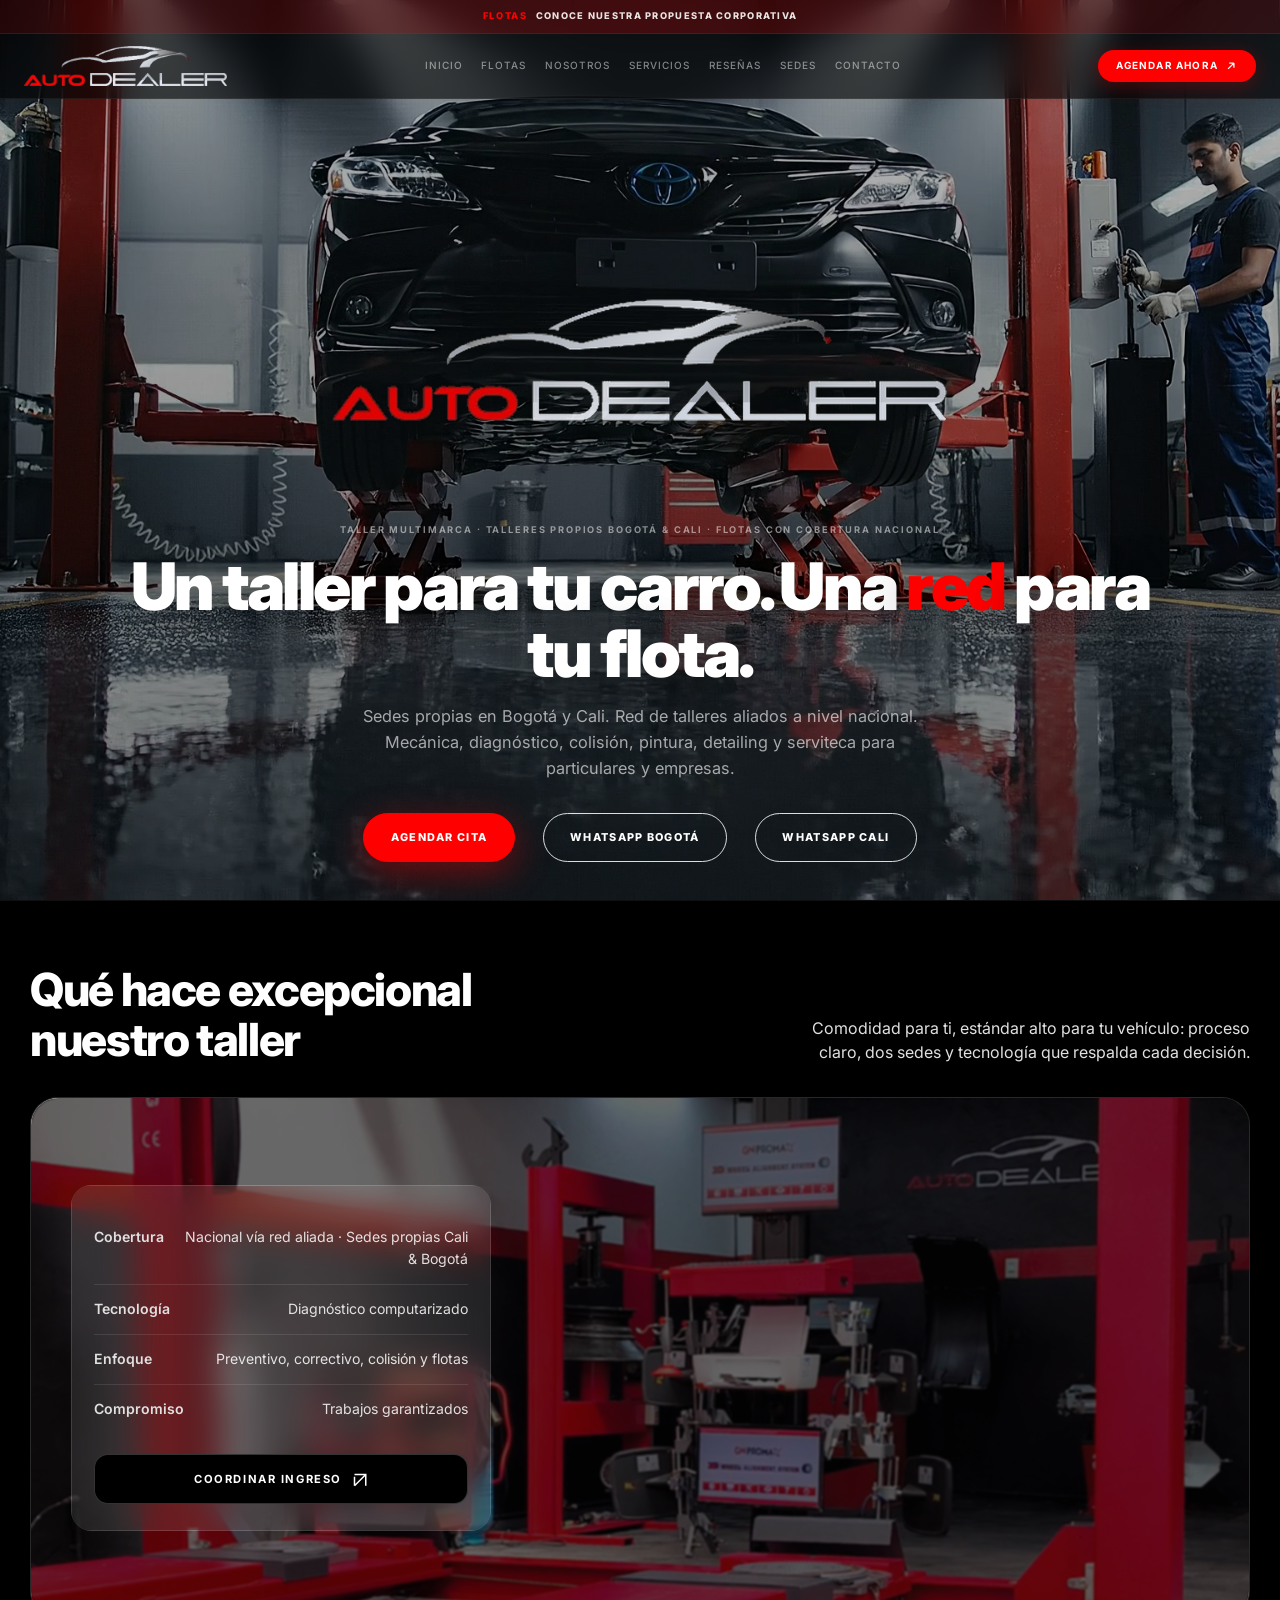
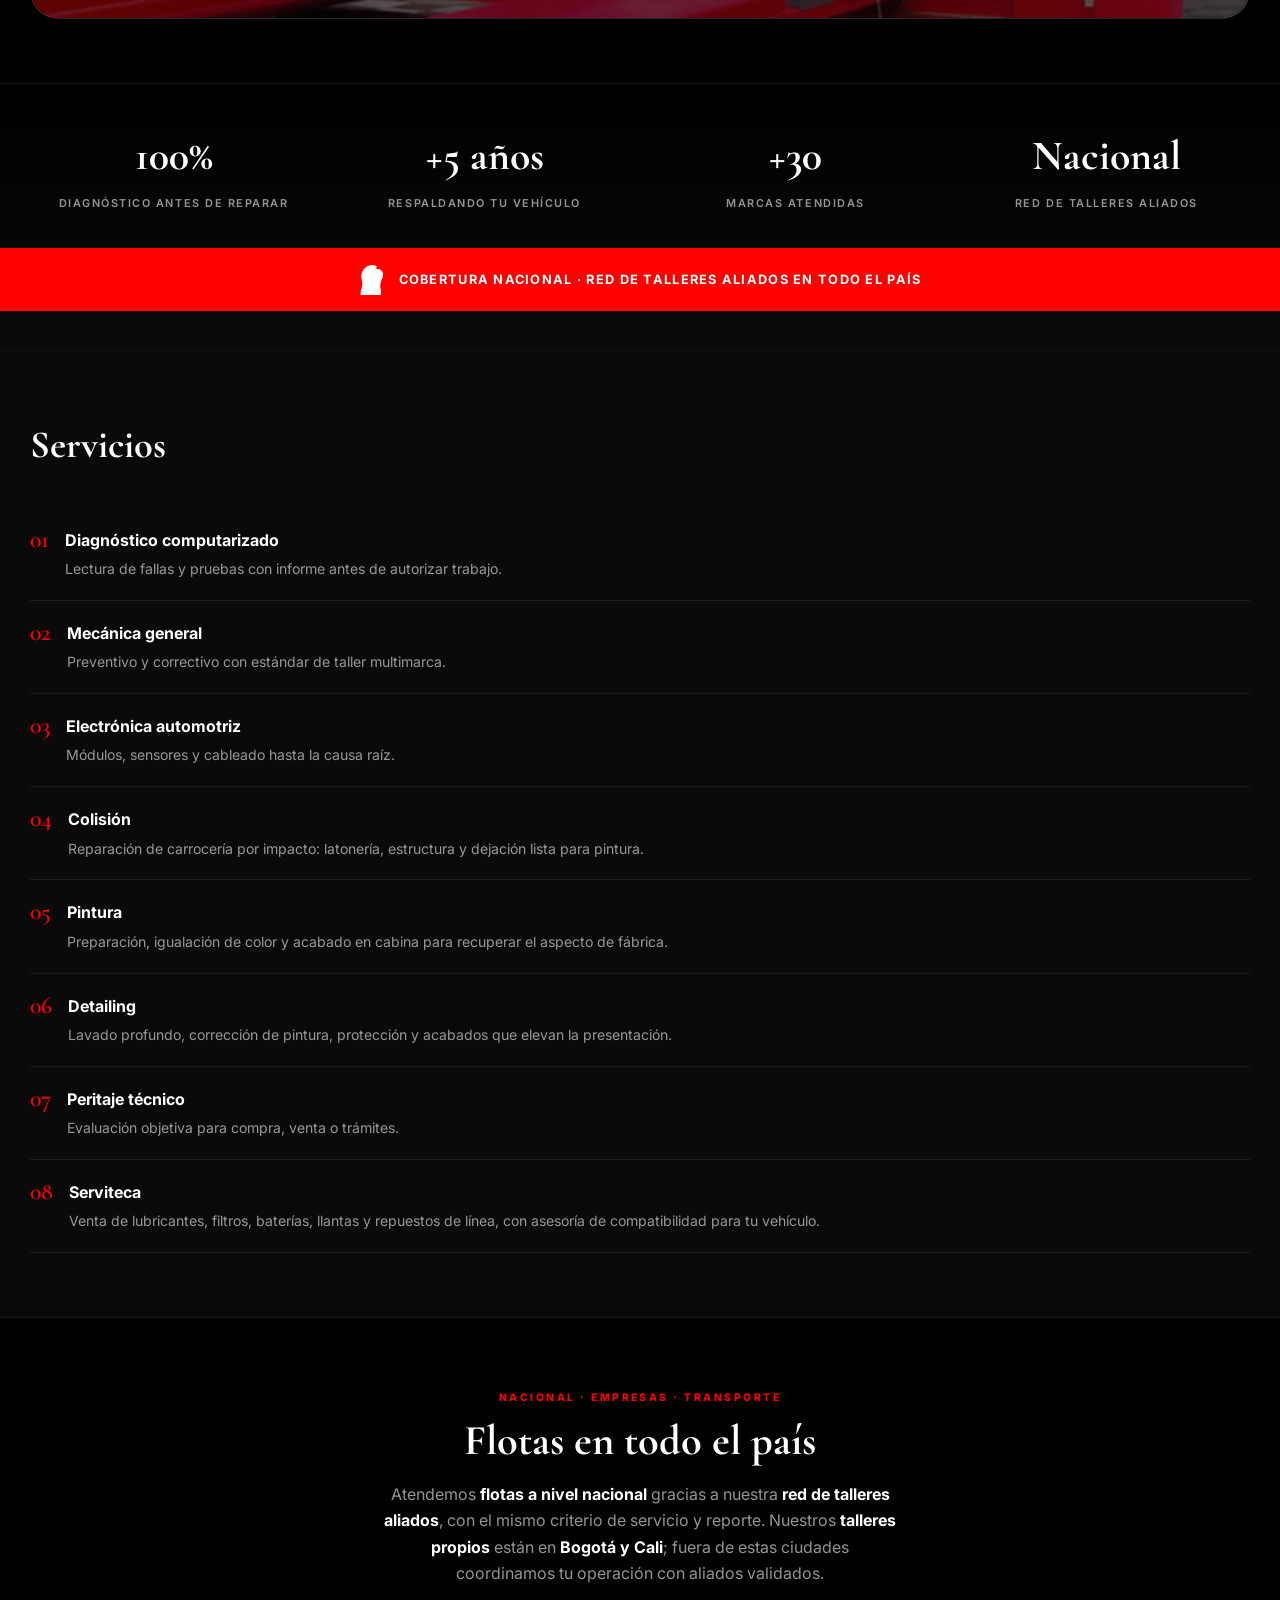
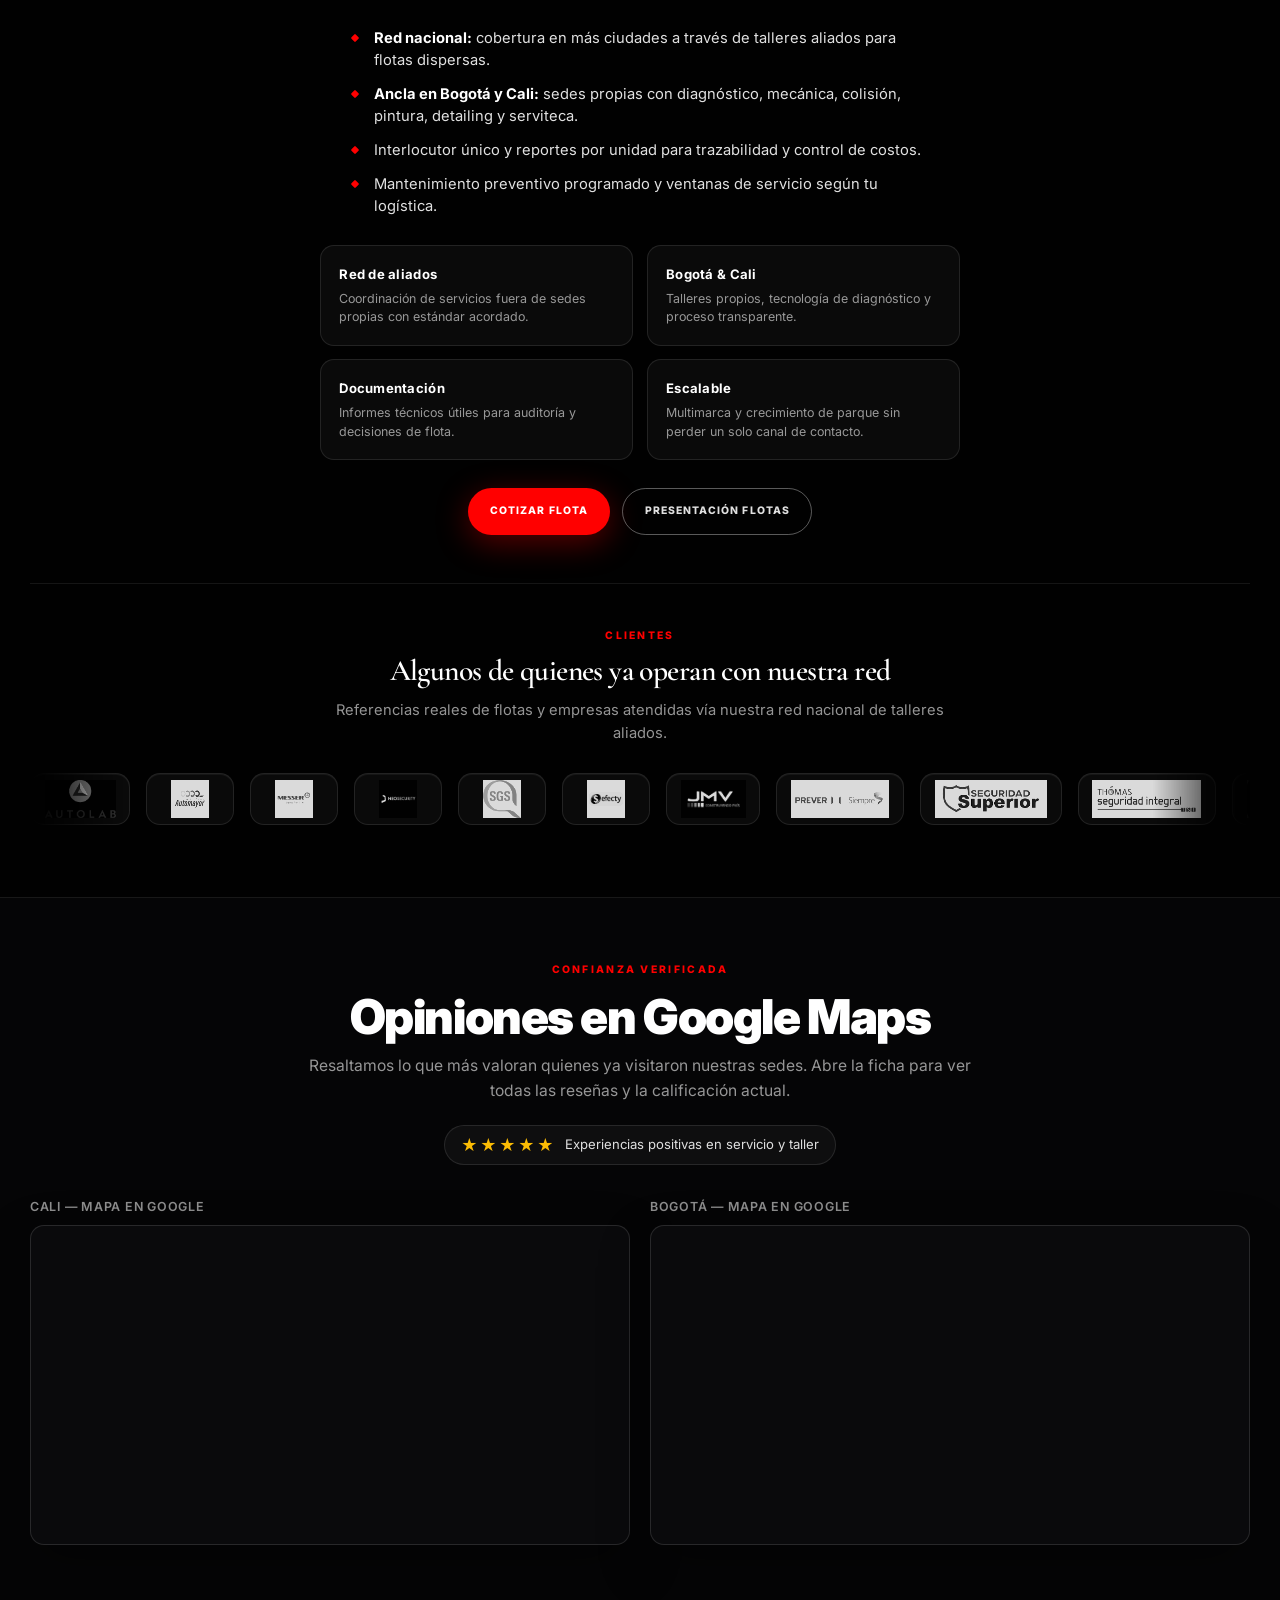
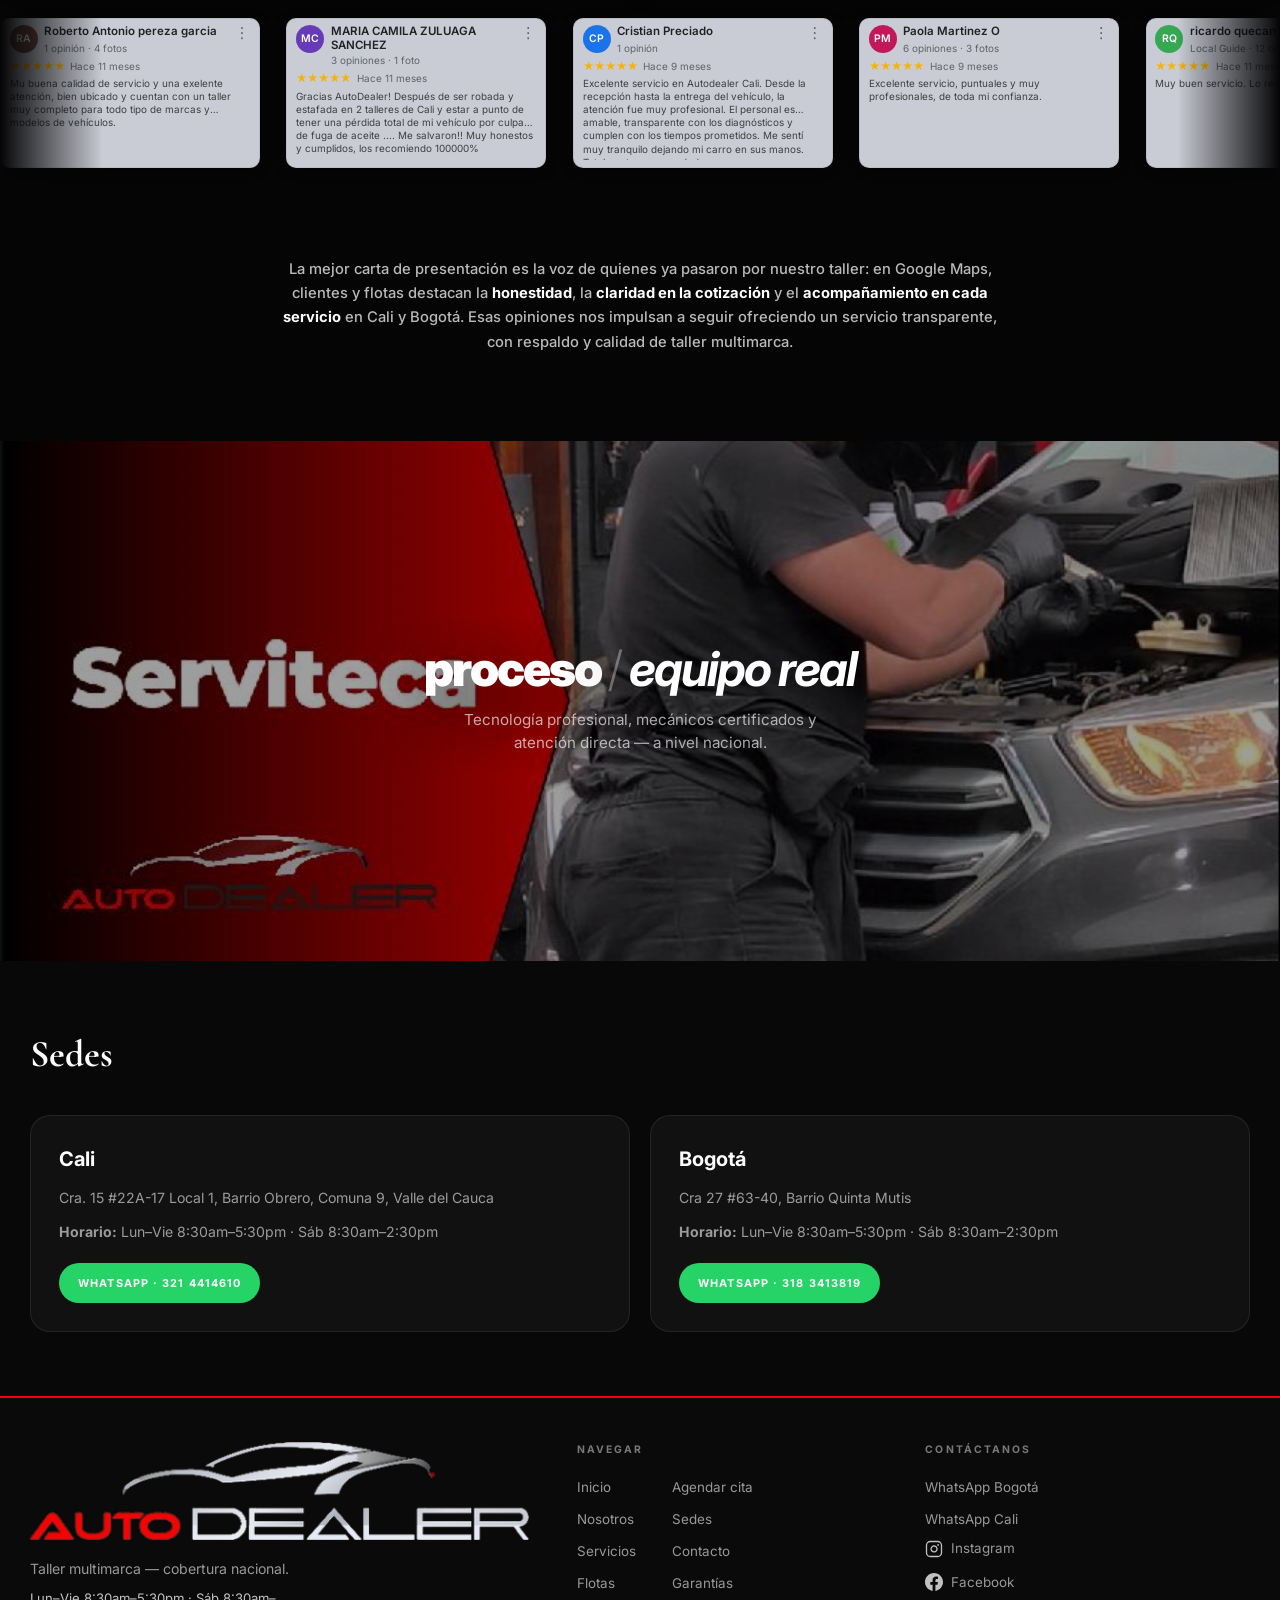
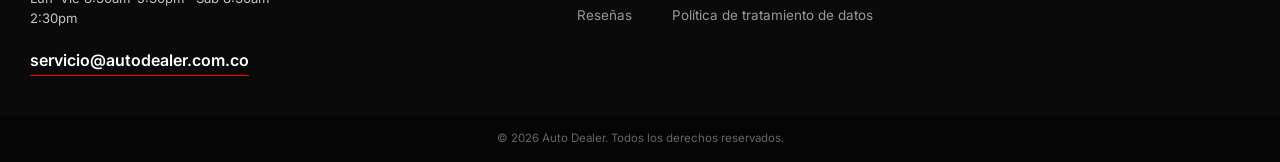
==== commit b9b9219d: "Footer: enlace Agendar cita por WhatsApp en lugar de Video. Co-authored-by: Cursor <cursoragent@curs" ====
--- a/index.html
+++ b/index.html
@@ -2722,7 +2722,7 @@
                     <li><a href="#servicios">Servicios</a></li>
                     <li><a href="landing-flotas-v2-offline.html">Flotas</a></li>
                     <li><a href="#resenas">Reseñas</a></li>
-                    <li><a href="#video">Video</a></li>
+                    <li><a href="https://api.whatsapp.com/send?phone=573183419819&amp;text=Hola%2C%20quiero%20agendar%20en%20Auto%20Dealer.">Agendar cita</a></li>
                     <li><a href="#sedes">Sedes</a></li>
                     <li><a href="#contacto">Contacto</a></li>
                     <li><a href="politicas-de-garantias.html">Garantías</a></li>
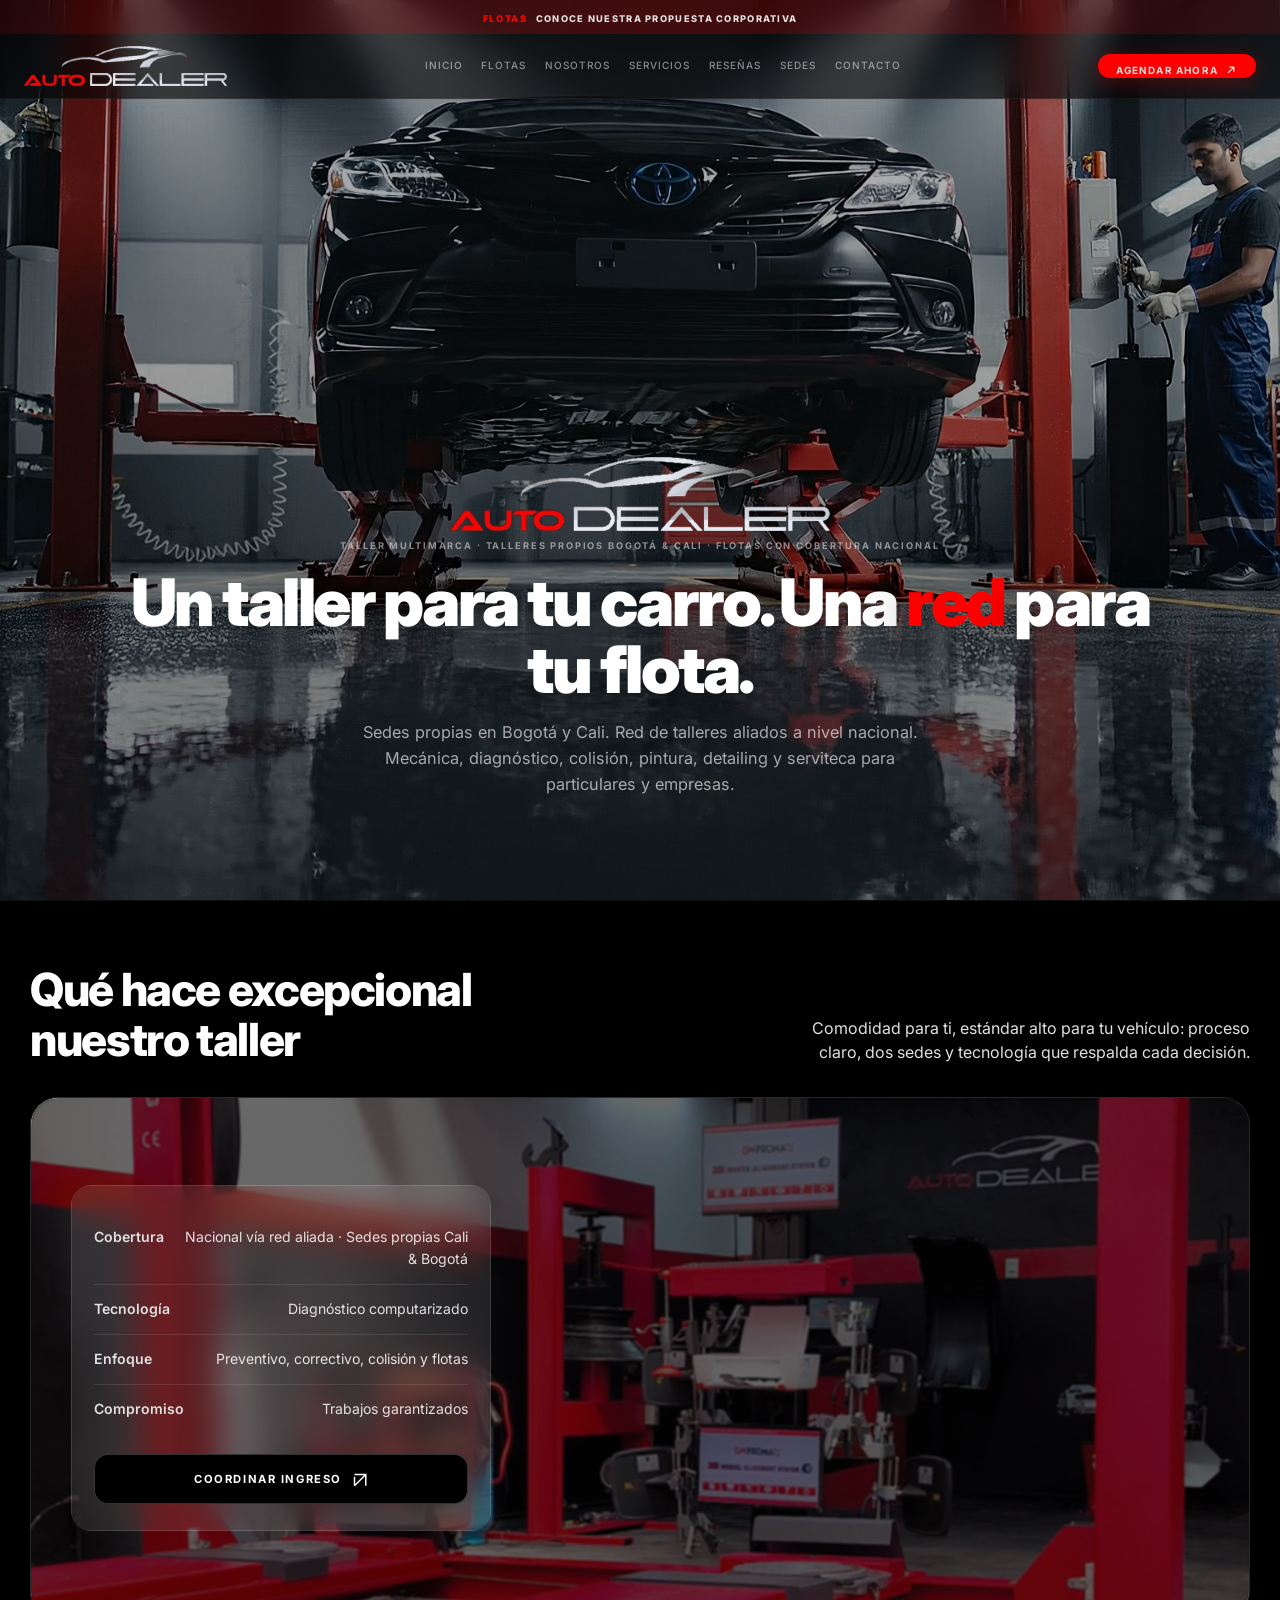
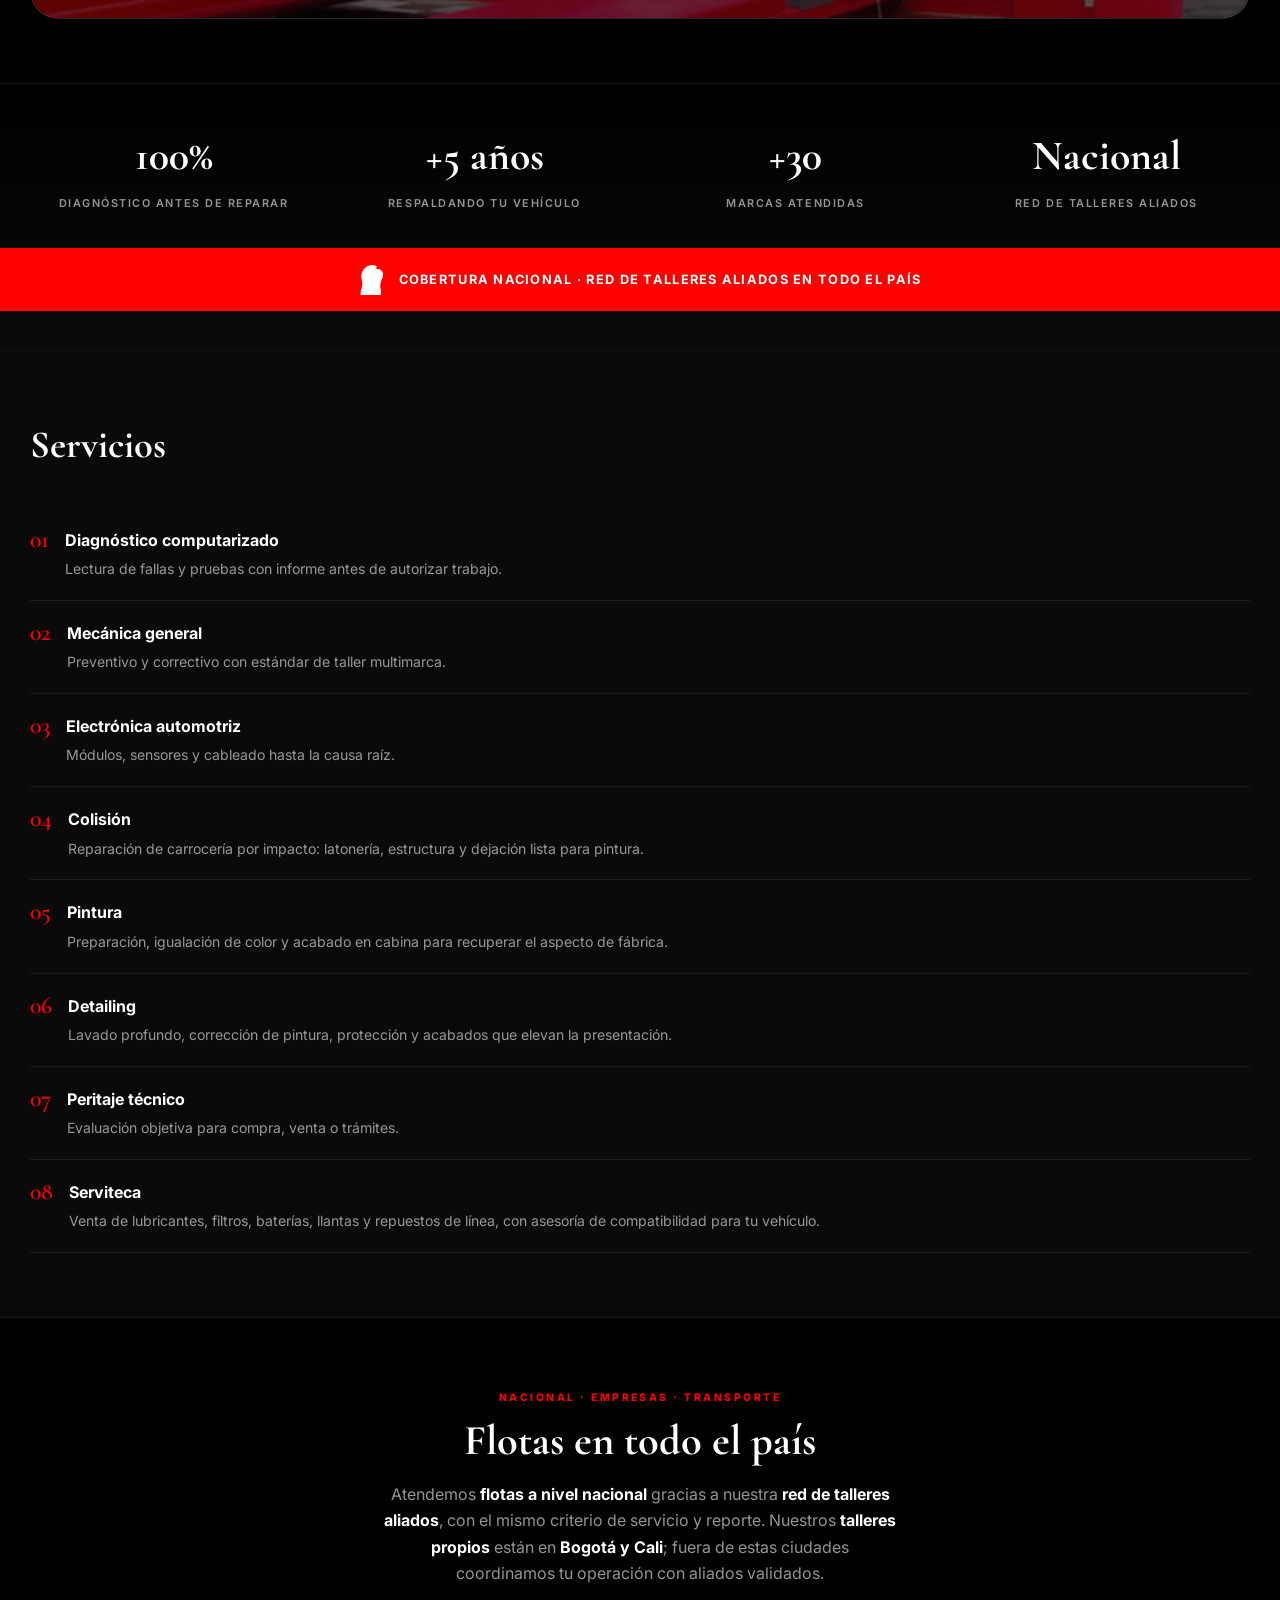
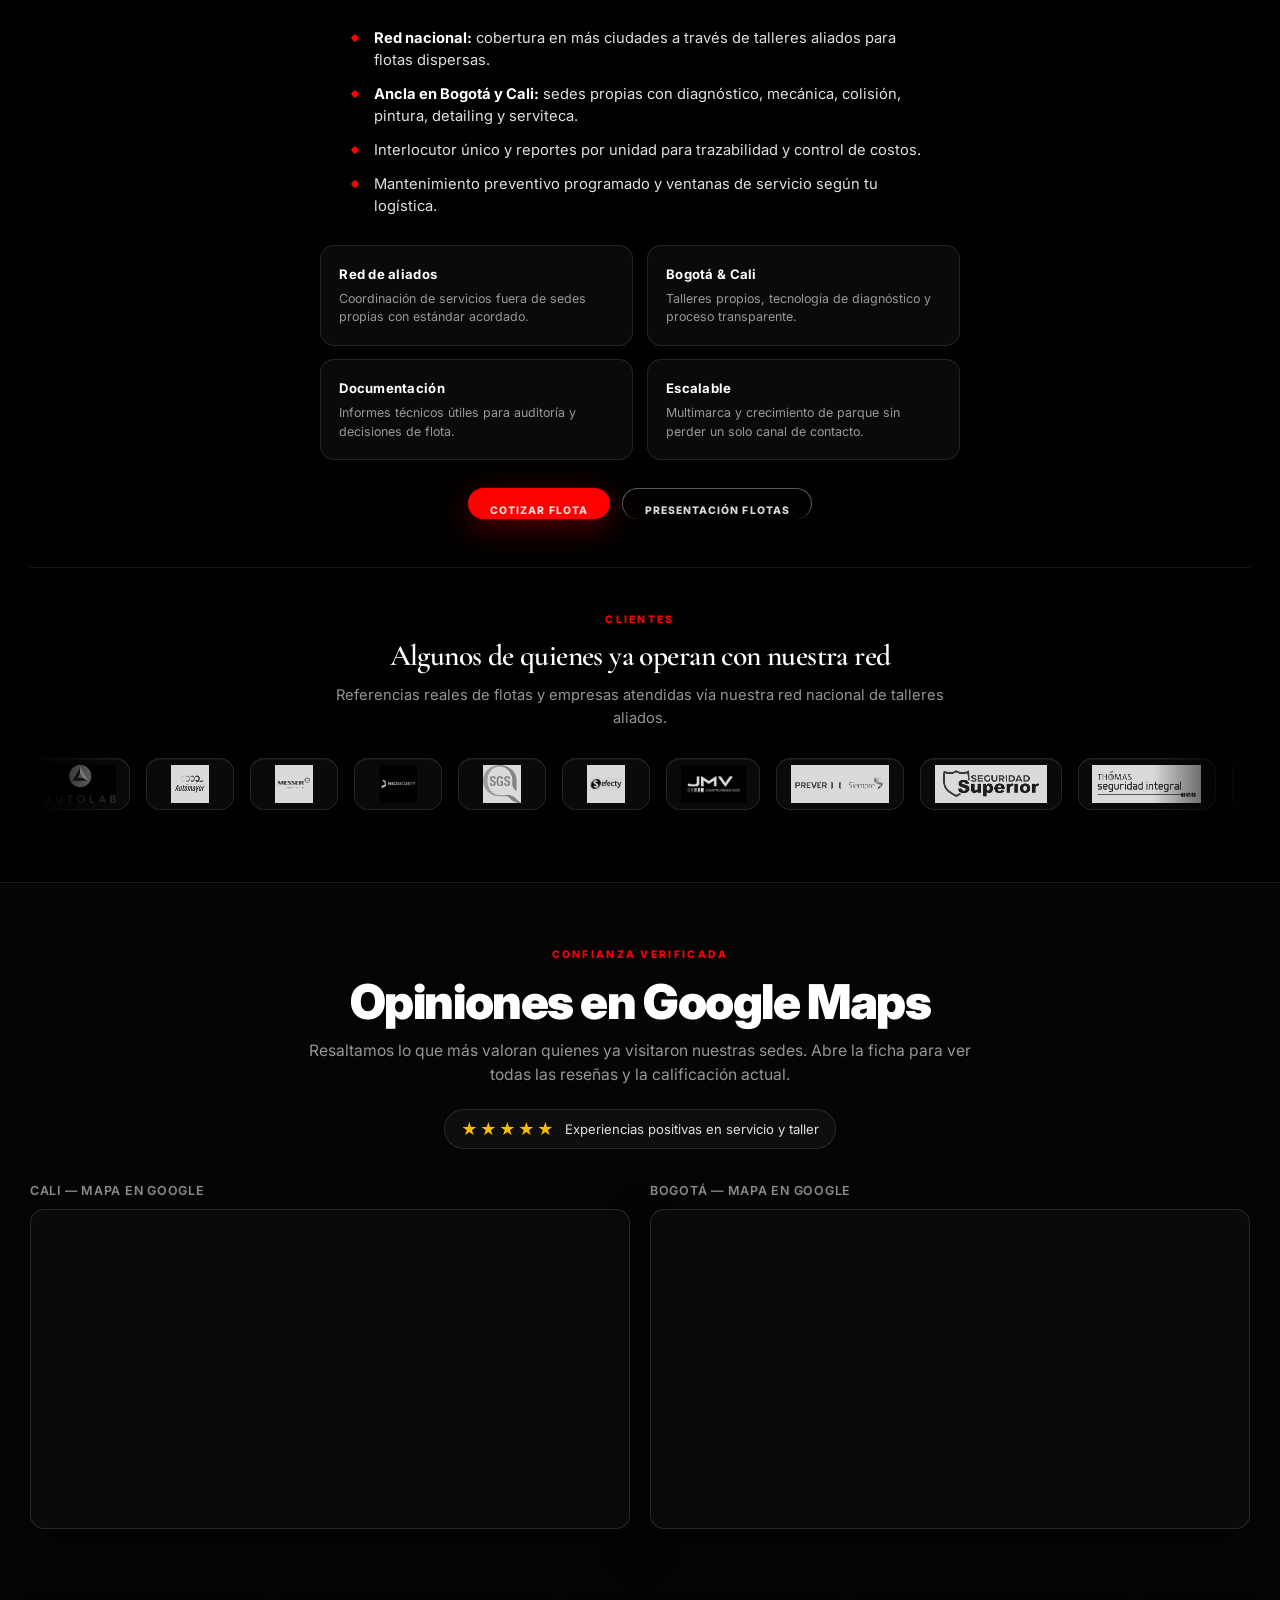
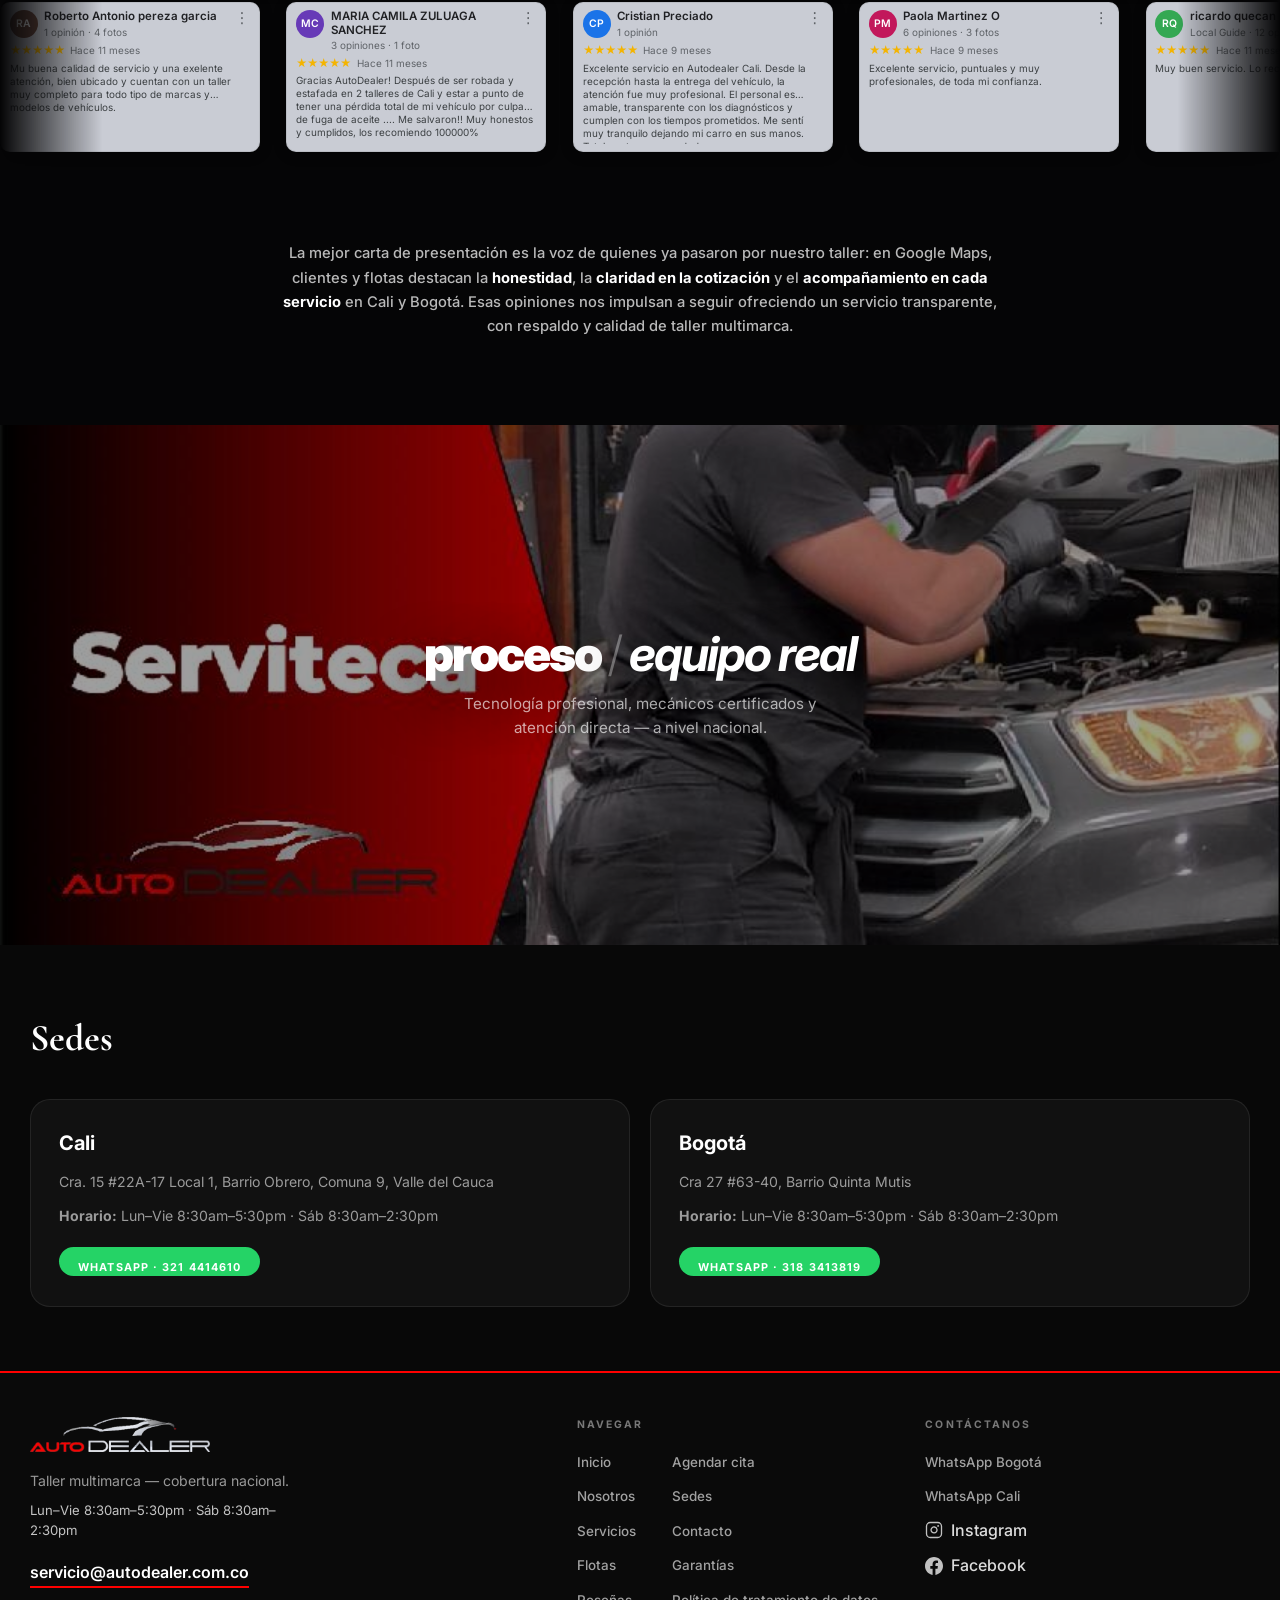
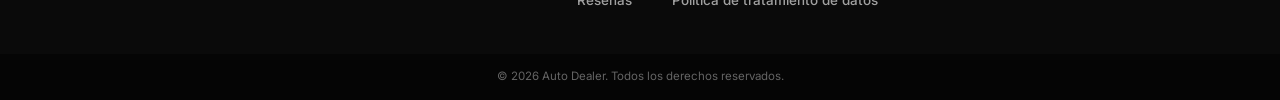
==== commit 9d2d1178: "URLs limpias, modal agendar nacional y redirección /agendar/ - Rutas CanalFlotas, Garantias y Tratam" ====
--- a/index.html
+++ b/index.html
@@ -75,8 +75,6 @@
       overflow-x: hidden;
     }
 
-    a { color: inherit; text-decoration: none; }
-
     /* Solo imágenes: `height:auto` en todos los <video> rompe el cover 100% en fondos full-bleed */
     img { display: block; max-width: 100%; height: auto; }
     video { display: block; }
@@ -357,14 +355,7 @@
       padding: 0.75rem 0.65rem;
       font-weight: 500;
       font-size: 0.9rem;
-      color: var(--text-muted);
-      border-radius: 10px;
       border: 1px solid transparent;
-    }
-
-    .nav__drawer a:hover {
-      background: rgba(255, 255, 255, 0.05);
-      color: #fff;
     }
 
     @media (min-width: 900px) {
@@ -423,16 +414,14 @@
     }
 
     .hero-pro__watermark {
-      position: absolute;
-      left: 50%;
-      top: 40%;
-      transform: translate(-50%, -50%);
-      width: clamp(260px, 48vw, 640px);
-      max-width: 92%;
-      opacity: 0.9;
+      position: relative;
+      width: clamp(200px, 34vw, 380px);
+      max-width: 100%;
+      margin: 0 auto 0.5rem;
+      opacity: 0.88;
       pointer-events: none;
-      z-index: 2;
       line-height: 0;
+      text-align: center;
     }
 
     .hero-pro__watermark .logo-shine,
@@ -473,6 +462,10 @@
       margin: 0 0 1rem;
       text-align: center;
       line-height: 1.5;
+    }
+
+    .hero-pro__watermark + .hero-pro__eyebrow {
+      margin-top: 0;
     }
 
     .hero-pro__mega {
@@ -552,6 +545,70 @@
       background: rgba(255, 255, 255, 0.08);
       border-color: #fff;
       transform: translateY(-2px);
+    }
+
+    @media (max-width: 767px) {
+      .hero-pro {
+        min-height: 100svh;
+        padding-bottom: 1.25rem;
+      }
+
+      .hero-pro__watermark {
+        width: min(78vw, 240px);
+        margin-bottom: 0.55rem;
+        opacity: 0.78;
+      }
+
+      .hero-pro__veil {
+        background: linear-gradient(
+          180deg,
+          rgba(0, 0, 0, 0.38) 0%,
+          rgba(0, 0, 0, 0.55) 45%,
+          rgba(0, 0, 0, 0.78) 100%
+        );
+      }
+
+      .hero-pro__eyebrow {
+        font-size: 0.5rem;
+        letter-spacing: 0.12em;
+        margin-bottom: 0.6rem;
+      }
+
+      .hero-pro__mega {
+        font-size: clamp(1.45rem, 7.2vw, 2rem);
+        line-height: 1.1;
+        margin-bottom: 0.75rem;
+      }
+
+      .hero-pro__mega-sub {
+        font-size: 0.84rem;
+        margin-bottom: 1.15rem;
+        line-height: 1.55;
+      }
+
+      .hero-pro__ctas {
+        flex-direction: column;
+        align-items: stretch;
+        gap: 0.6rem;
+        width: 100%;
+        max-width: 18rem;
+      }
+
+      .hero-pro__btn {
+        width: 100%;
+        padding: 0.82rem 1.1rem;
+        font-size: 0.6rem;
+        white-space: normal;
+        line-height: 1.35;
+      }
+    }
+
+    @media (max-width: 380px) {
+      .hero-pro__watermark {
+        width: min(76vw, 220px);
+        margin-bottom: 0.45rem;
+        opacity: 0.68;
+      }
     }
 
     /* —— Características (vidrio) —— */
@@ -1803,25 +1860,25 @@
       }
     }
 
-    .footer__brand-logo {
-      width: clamp(160px, 28vw, 220px);
-      min-width: 160px;
+    .footer__brand .logo-shine {
+      display: inline-block;
+      margin-bottom: 1.1rem;
+    }
+
+    .footer__brand .logo-shine > img {
+      width: clamp(140px, 18vw, 180px);
+      max-width: 100%;
       height: auto;
-      margin-bottom: 1.1rem;
+      object-fit: contain;
     }
 
     .footer a.mail {
       display: inline-block;
       margin-top: 0.35rem;
-      font-weight: 600;
-      border-bottom: 1px solid var(--accent);
-      padding-bottom: 2px;
     }
 
     .footer ul { list-style: none; margin: 0; padding: 0; }
     .footer li { margin-bottom: 0.45rem; }
-    .footer li a { color: var(--text-muted); font-size: 0.84rem; }
-    .footer li a:hover { color: #fff; }
 
     .footer__social {
       display: inline-flex;
@@ -1870,7 +1927,191 @@
       color: rgba(255, 255, 255, 0.38);
       max-width: none;
     }
+
+    /* —— Modal agendar cita —— */
+    .agendar-modal {
+      position: fixed;
+      inset: 0;
+      z-index: 400;
+      display: flex;
+      align-items: center;
+      justify-content: center;
+      padding: clamp(0.65rem, 3vw, 1.25rem);
+      background: rgba(0, 0, 0, 0.82);
+      opacity: 0;
+      visibility: hidden;
+      pointer-events: none;
+      transition: opacity 0.28s var(--ease), visibility 0.28s;
+    }
+
+    .agendar-modal.is-open {
+      opacity: 1;
+      visibility: visible;
+      pointer-events: auto;
+    }
+
+    .agendar-modal__panel {
+      width: min(480px, 100%);
+      max-height: min(92vh, 720px);
+      overflow: auto;
+      border-radius: 18px;
+      background: #101012;
+      border: 1px solid rgba(255, 255, 255, 0.14);
+      box-shadow: 0 28px 80px rgba(0, 0, 0, 0.65);
+    }
+
+    .agendar-modal__head {
+      display: flex;
+      align-items: center;
+      justify-content: space-between;
+      gap: 1rem;
+      padding: 0.85rem 1rem;
+      background: rgba(255, 255, 255, 0.04);
+      border-bottom: 1px solid rgba(255, 255, 255, 0.1);
+      position: sticky;
+      top: 0;
+      z-index: 1;
+    }
+
+    .agendar-modal__head h2 {
+      margin: 0;
+      font-size: 0.95rem;
+      font-weight: 800;
+      letter-spacing: 0.08em;
+      text-transform: uppercase;
+    }
+
+    .agendar-modal__close {
+      flex-shrink: 0;
+      width: 2.25rem;
+      height: 2.25rem;
+      border: 1px solid rgba(255, 255, 255, 0.2);
+      border-radius: 999px;
+      background: rgba(255, 255, 255, 0.06);
+      color: #fff;
+      font-size: 1.35rem;
+      line-height: 1;
+      cursor: pointer;
+      transition: background 0.2s, border-color 0.2s;
+    }
+
+    .agendar-modal__close:hover {
+      background: rgba(255, 0, 0, 0.2);
+      border-color: rgba(255, 0, 0, 0.45);
+    }
+
+    .agendar-modal__body {
+      padding: 1.25rem 1.15rem 1.15rem;
+    }
+
+    .agendar-modal__lead {
+      margin: 0 0 1.15rem;
+      font-size: 0.9rem;
+      line-height: 1.55;
+      color: var(--text-muted);
+    }
+
+    .agendar-modal__actions {
+      display: flex;
+      flex-direction: column;
+      gap: 0.55rem;
+      margin-bottom: 1rem;
+    }
+
+    .agendar-modal__btn {
+      display: flex;
+      align-items: center;
+      justify-content: center;
+      gap: 0.45rem;
+      padding: 0.88rem 1.1rem;
+      border-radius: 999px;
+      font-family: inherit;
+      font-size: 0.68rem;
+      font-weight: 800;
+      letter-spacing: 0.1em;
+      text-transform: uppercase;
+      text-decoration: none;
+      border: 1px solid transparent;
+      transition: transform 0.2s var(--ease), box-shadow 0.2s, background 0.2s;
+    }
+
+    .agendar-modal__btn--wa {
+      background: #25d366;
+      color: #fff;
+      border-color: #25d366;
+      box-shadow: 0 8px 28px rgba(37, 211, 102, 0.35);
+    }
+
+    .agendar-modal__btn--wa:hover {
+      transform: translateY(-2px);
+      box-shadow: 0 12px 32px rgba(37, 211, 102, 0.45);
+    }
+
+    .agendar-modal__btn--primary {
+      background: var(--red);
+      color: #fff;
+      border-color: var(--red);
+      box-shadow: 0 8px 28px rgba(255, 0, 0, 0.35);
+    }
+
+    .agendar-modal__btn--primary:hover {
+      transform: translateY(-2px);
+      box-shadow: 0 12px 32px rgba(255, 0, 0, 0.45);
+    }
+
+    .agendar-modal__btn--ghost {
+      background: rgba(255, 255, 255, 0.06);
+      color: #fff;
+      border-color: rgba(255, 255, 255, 0.22);
+    }
+
+    .agendar-modal__btn--ghost:hover {
+      background: rgba(255, 255, 255, 0.1);
+      border-color: rgba(255, 255, 255, 0.4);
+    }
+
+    .agendar-modal__list {
+      margin: 0;
+      padding: 0;
+      list-style: none;
+      font-size: 0.84rem;
+      color: var(--text-soft);
+    }
+
+    .agendar-modal__list li {
+      padding: 0.55rem 0;
+      border-top: 1px solid rgba(255, 255, 255, 0.08);
+    }
+
+    .agendar-modal__list li:first-child {
+      border-top: none;
+      padding-top: 0;
+    }
+
+    .agendar-modal__list a {
+      font-weight: 600;
+    }
+
+    .agendar-modal__note {
+      margin: 0 0 0.75rem;
+      padding: 0.65rem 0.75rem;
+      font-size: 0.8rem;
+      line-height: 1.5;
+      color: var(--text-soft);
+      background: rgba(255, 255, 255, 0.04);
+      border-radius: 10px;
+      border: 1px solid rgba(255, 255, 255, 0.08);
+    }
+
+    .agendar-modal__foot {
+      margin: 0;
+      padding-top: 0.85rem;
+      font-size: 0.76rem;
+      color: rgba(255, 255, 255, 0.45);
+      line-height: 1.45;
+    }
   </style>
+  <link rel="stylesheet" href="site-links.css?v=3" />
   <script type="application/ld+json">
   {
     "@context": "https://schema.org",
@@ -1961,7 +2202,7 @@
     <header class="nav" id="nav">
       <a
         class="nav__flotas-strip"
-        href="landing-flotas-v2-offline.html"
+        href="CanalFlotas/"
         aria-label="Conoce la propuesta Auto Dealer para flotas corporativas"
       >
         <span class="nav__flotas-strip-tag">Flotas</span>
@@ -1977,7 +2218,7 @@
         <div class="nav__links-wrap">
           <nav class="nav__links" aria-label="Secciones">
             <a href="#inicio">Inicio</a>
-            <a href="landing-flotas-v2-offline.html">Flotas</a>
+            <a href="CanalFlotas/">Flotas</a>
             <a href="#sobre">Nosotros</a>
             <a href="#servicios">Servicios</a>
             <a href="#resenas">Reseñas</a>
@@ -1986,7 +2227,7 @@
           </nav>
         </div>
         <div class="nav__actions">
-          <a class="nav__cta" href="https://api.whatsapp.com/send?phone=573183419819&text=Hola%2C%20quiero%20agendar%20en%20Auto%20Dealer." aria-label="Agendar cita por WhatsApp">
+          <a class="nav__cta" href="#agendar" data-agendar-modal aria-label="Agendar cita">
             <span class="nav__cta-text">Agendar ahora</span>
             <svg width="16" height="16" viewBox="0 0 24 24" fill="none" stroke="currentColor" stroke-width="2.2" aria-hidden="true">
               <path d="M7 17L17 7M17 7H9M17 7V15" />
@@ -1999,7 +2240,7 @@
       </div>
       <nav class="nav__drawer" id="drawer" aria-label="Menú móvil">
         <a href="#inicio">Inicio</a>
-        <a href="landing-flotas-v2-offline.html">Flotas</a>
+        <a href="CanalFlotas/">Flotas</a>
         <a href="#sobre">Nosotros</a>
         <a href="#servicios">Servicios</a>
         <a href="#resenas">Reseñas</a>
@@ -2026,14 +2267,14 @@
           </video>
           <div class="hero-pro__veil" aria-hidden="true"></div>
         </div>
-          <div class="hero-pro__watermark" aria-hidden="true">
-            <span class="logo-shine">
-              <img src="Bibliotecaimagenesautodealer/logo.png?v=4" alt="" width="200" height="60" />
-              <span class="logo-shine__sweep"></span>
-            </span>
-          </div>
         <div class="hero-pro__cinema">
           <div class="hero-pro__cinema-inner">
+            <div class="hero-pro__watermark reveal" aria-hidden="true">
+              <span class="logo-shine">
+                <img src="Bibliotecaimagenesautodealer/logo.png?v=4" alt="" width="200" height="60" />
+                <span class="logo-shine__sweep"></span>
+              </span>
+            </div>
             <p class="hero-pro__eyebrow reveal">Taller multimarca · Talleres propios Bogotá &amp; Cali · Flotas con cobertura nacional</p>
             <h1 class="hero-pro__mega reveal">
               Un taller para tu carro. Una <span class="hero-pro__mega-red">red</span> para tu flota.
@@ -2042,7 +2283,7 @@
               Sedes propias en Bogotá y Cali. Red de talleres aliados a nivel nacional. Mecánica, diagnóstico, colisión, pintura, detailing y serviteca para particulares y empresas.
             </p>
             <div class="hero-pro__ctas reveal" style="--d:60ms">
-              <a class="hero-pro__btn hero-pro__btn--primary" href="https://www.autodealer.com.co/agendar/">Agendar cita</a>
+              <a class="hero-pro__btn hero-pro__btn--primary" href="#agendar" data-agendar-modal>Agendar cita</a>
               <a class="hero-pro__btn hero-pro__btn--ghost" href="https://api.whatsapp.com/send?phone=573183419819">WhatsApp Bogotá</a>
               <a class="hero-pro__btn hero-pro__btn--ghost" href="https://api.whatsapp.com/send?phone=573214414610">WhatsApp Cali</a>
             </div>
@@ -2219,11 +2460,11 @@
             <div class="flotas__actions reveal">
               <a
                 class="btn-flota btn-flota--primary"
-                href="landing-flotas-v2-offline.html#cotizar-flota"
+                href="CanalFlotas/#cotizar-flota"
                 >Cotizar flota</a>
               <a
                 class="btn-flota btn-flota--ghost"
-                href="landing-flotas-v2-offline.html"
+                href="CanalFlotas/"
                 >Presentación flotas</a>
             </div>
           </div>
@@ -2720,13 +2961,13 @@
                     <li><a href="#inicio">Inicio</a></li>
                     <li><a href="#sobre">Nosotros</a></li>
                     <li><a href="#servicios">Servicios</a></li>
-                    <li><a href="landing-flotas-v2-offline.html">Flotas</a></li>
+                    <li><a href="CanalFlotas/">Flotas</a></li>
                     <li><a href="#resenas">Reseñas</a></li>
-                    <li><a href="https://api.whatsapp.com/send?phone=573183419819&amp;text=Hola%2C%20quiero%20agendar%20en%20Auto%20Dealer.">Agendar cita</a></li>
+                    <li><a href="#agendar" data-agendar-modal>Agendar cita</a></li>
                     <li><a href="#sedes">Sedes</a></li>
                     <li><a href="#contacto">Contacto</a></li>
-                    <li><a href="politicas-de-garantias.html">Garantías</a></li>
-                    <li><a href="politica-tratamiento-datos.html">Política de tratamiento de datos</a></li>
+                    <li><a href="Garantias/">Garantías</a></li>
+                    <li><a href="TratamientoDatos/">Política de tratamiento de datos</a></li>
                   </ul>
                 </div>
                 <div class="footer__nav-col">
@@ -2763,10 +3004,121 @@
     </main>
   </div>
 
+  <div class="agendar-modal" id="agendarModal" role="dialog" aria-modal="true" aria-labelledby="agendarModalTitle">
+    <div class="agendar-modal__panel">
+      <div class="agendar-modal__head">
+        <h2 id="agendarModalTitle">Agendar cita</h2>
+        <button type="button" class="agendar-modal__close" data-agendar-close aria-label="Cerrar ventana">×</button>
+      </div>
+      <div class="agendar-modal__body">
+        <p class="agendar-modal__lead">
+          Atendemos a nivel nacional con nuestra red de talleres aliados. Cuéntanos tu ciudad y el servicio que necesitas; un asesor te confirma el punto más cercano y el horario.
+        </p>
+        <p class="agendar-modal__note">
+          Sedes propias en <strong style="color:#fff">Bogotá</strong> y <strong style="color:#fff">Cali</strong>. En el resto del país coordinamos contigo a través de aliados validados.
+        </p>
+        <div class="agendar-modal__actions">
+          <a
+            class="agendar-modal__btn agendar-modal__btn--wa"
+            href="https://api.whatsapp.com/send?phone=573183419819&amp;text=Hola%2C%20quiero%20agendar%20una%20cita%20en%20Auto%20Dealer.%20Ciudad%3A%20.%20Servicio%3A%20."
+            target="_blank"
+            rel="noopener noreferrer"
+          >Agendar por WhatsApp</a>
+          <a
+            class="agendar-modal__btn agendar-modal__btn--primary"
+            href="mailto:servicio@autodealer.com.co?subject=Agendar%20cita%20Auto%20Dealer&amp;body=Ciudad%3A%20%0AServicio%3A%20%0AVeh%C3%ADculo%3A%20"
+          >Escribir por correo</a>
+          <a class="agendar-modal__btn agendar-modal__btn--ghost" href="#sedes" data-agendar-close>Sedes propias Bogotá y Cali</a>
+        </div>
+        <ul class="agendar-modal__list">
+          <li>Correo: <a class="mail" href="mailto:servicio@autodealer.com.co">servicio@autodealer.com.co</a></li>
+          <li>¿Flota o varios vehículos? <a href="CanalFlotas/">Canal flotas</a></li>
+        </ul>
+        <p class="agendar-modal__foot">Horario sedes propias: Lun–Vie 8:30am–5:30pm · Sáb 8:30am–2:30pm</p>
+      </div>
+    </div>
+  </div>
+
   <script>
     (function () {
       var reduce = window.matchMedia("(prefers-reduced-motion: reduce)").matches;
       if (reduce) document.body.classList.add("motion-reduce");
+
+      /* Modal agendar (#agendar — enlaces desde correo y web) */
+      (function () {
+        var modal = document.getElementById("agendarModal");
+        var lastFocus = null;
+
+        function openAgendar() {
+          if (!modal) return;
+          lastFocus = document.activeElement;
+          modal.classList.add("is-open");
+          document.body.style.overflow = "hidden";
+          if (location.hash !== "#agendar") {
+            history.pushState({ agendar: true }, "", "#agendar");
+          }
+          var closeBtn = modal.querySelector("[data-agendar-close]");
+          if (closeBtn) closeBtn.focus();
+        }
+
+        function closeAgendar() {
+          if (!modal) return;
+          modal.classList.remove("is-open");
+          document.body.style.overflow = "";
+          if (location.hash === "#agendar") {
+            history.replaceState(null, "", location.pathname + location.search);
+          }
+          if (lastFocus && typeof lastFocus.focus === "function") {
+            try {
+              lastFocus.focus();
+            } catch (e) {}
+          }
+        }
+
+        function shouldOpenFromUrl() {
+          if (location.hash === "#agendar") return true;
+          return /(?:^|[?&])agendar(?:=1)?(?:&|$)/i.test(location.search);
+        }
+
+        document.querySelectorAll("[data-agendar-modal]").forEach(function (el) {
+          el.addEventListener("click", function (e) {
+            e.preventDefault();
+            openAgendar();
+          });
+        });
+
+        if (modal) {
+          modal.addEventListener("click", function (e) {
+            if (e.target === modal) closeAgendar();
+          });
+          modal.querySelectorAll("[data-agendar-close]").forEach(function (btn) {
+            btn.addEventListener("click", closeAgendar);
+          });
+        }
+
+        document.addEventListener("keydown", function (e) {
+          if (e.key === "Escape" && modal && modal.classList.contains("is-open")) {
+            closeAgendar();
+          }
+        });
+
+        window.addEventListener("hashchange", function () {
+          if (location.hash === "#agendar") openAgendar();
+          else if (modal && modal.classList.contains("is-open")) closeAgendar();
+        });
+
+        window.addEventListener("popstate", function () {
+          if (location.hash !== "#agendar" && modal && modal.classList.contains("is-open")) {
+            closeAgendar();
+          }
+        });
+
+        if (shouldOpenFromUrl()) {
+          window.addEventListener("load", function () {
+            openAgendar();
+          });
+        }
+      })();
 
       /* Nav */
       var nav = document.getElementById("nav");
--- a/site-links.css
+++ b/site-links.css
@@ -0,0 +1,240 @@
+/* Auto Dealer — hipervínculos (cargar al final del <head>) */
+
+:root {
+  --link: rgba(255, 255, 255, 0.86);
+  --link-hover: #ffffff;
+  --link-muted: rgba(255, 255, 255, 0.62);
+  --link-accent: #ff2a2a;
+  --link-line: rgba(255, 0, 0, 0.55);
+  --link-line-hover: #ff0000;
+  --link-bg-hover: rgba(255, 0, 0, 0.1);
+  --link-ease: cubic-bezier(0.22, 1, 0.36, 1);
+}
+
+/* Anula azul/morado del navegador */
+a:any-link {
+  -webkit-tap-highlight-color: rgba(255, 0, 0, 0.15);
+}
+
+a:link,
+a:visited {
+  color: var(--link);
+}
+
+/* —— Enlace de texto (predeterminado) —— */
+a {
+  text-decoration: none;
+  border-bottom: 1px solid var(--link-line);
+  padding-bottom: 1px;
+  transition:
+    color 0.2s var(--link-ease),
+    border-color 0.2s var(--link-ease),
+    background-color 0.2s var(--link-ease),
+    box-shadow 0.2s var(--link-ease),
+    transform 0.2s var(--link-ease);
+}
+
+a:hover {
+  color: var(--link-hover);
+  border-bottom-color: var(--link-line-hover);
+}
+
+a:focus-visible {
+  outline: 2px solid var(--link-accent);
+  outline-offset: 3px;
+  border-radius: 2px;
+}
+
+/* —— Sin borde inferior: botones, logos, nav CTA —— */
+a.nav__cta,
+a[data-agendar-modal],
+a.agendar-modal__btn,
+a.agendar-modal__btn--primary,
+a.hero-pro__btn,
+a.nav__flotas-strip,
+a.logo-link,
+a.fp-nav__logo,
+a.fp-nav__cta,
+a.fp-btn,
+a.btn-flota,
+a.wa,
+a.nav__back,
+a.footer__social,
+.legal-cta a {
+  border-bottom: none;
+  padding-bottom: 0;
+}
+
+/* —— Nav escritorio (subrayado animado) —— */
+.nav__links a,
+.fp-nav__lk a {
+  color: rgba(255, 255, 255, 0.5);
+  border-bottom: none;
+  padding: 0.4rem 0.15rem;
+  position: relative;
+}
+
+.nav__links a::after,
+.fp-nav__lk a::after {
+  content: "";
+  position: absolute;
+  left: 0;
+  right: 0;
+  bottom: 0.15rem;
+  height: 1px;
+  background: var(--link-line-hover);
+  transform: scaleX(0);
+  transform-origin: left;
+  transition: transform 0.25s var(--link-ease);
+}
+
+.nav__links a:hover,
+.nav__links a:focus-visible,
+.fp-nav__lk a:hover,
+.fp-nav__lk a:focus-visible {
+  color: rgba(255, 255, 255, 0.95);
+}
+
+.nav__links a:hover::after,
+.nav__links a:focus-visible::after,
+.fp-nav__lk a:hover::after,
+.fp-nav__lk a:focus-visible::after {
+  transform: scaleX(1);
+}
+
+/* —— Menú móvil —— */
+.nav__drawer a {
+  color: var(--link-muted);
+  border-bottom: none;
+  border-radius: 10px;
+  padding: 0.75rem 0.65rem;
+}
+
+.nav__drawer a:hover,
+.nav__drawer a:focus-visible {
+  color: var(--link-hover);
+  background: rgba(255, 255, 255, 0.06);
+}
+
+.nav__drawer a[style*="background"] {
+  color: #fff !important;
+  background: rgba(255, 0, 0, 0.18) !important;
+  border: 1px solid rgba(255, 0, 0, 0.4) !important;
+}
+
+/* —— Correo —— */
+a.mail,
+.footer a.mail {
+  color: #fff;
+  font-weight: 600;
+  border-bottom-width: 2px;
+  border-bottom-color: var(--link-line-hover);
+}
+
+a.mail:hover,
+.footer a.mail:hover {
+  border-bottom-color: #fff;
+  background: var(--link-bg-hover);
+  border-radius: 2px;
+}
+
+/* —— Footer —— */
+.footer li a:not(.footer__social) {
+  display: inline-block;
+  color: var(--link-muted);
+  font-size: 0.84rem;
+  font-weight: 500;
+  border-bottom: 1px solid transparent;
+  padding: 0.15rem 0;
+}
+
+.footer li a:not(.footer__social):hover,
+.footer li a:not(.footer__social):focus-visible {
+  color: var(--link-hover);
+  border-bottom-color: var(--link-line-hover);
+  transform: translateX(3px);
+}
+
+.footer__social {
+  color: var(--link);
+  font-weight: 500;
+  border-bottom: none;
+}
+
+.footer__social:hover,
+.footer__social:focus-visible {
+  color: var(--link-hover);
+}
+
+/* —— Contacto landing flotas (tel, web, WhatsApp) —— */
+.fp-clist .vl a {
+  display: inline-block;
+  color: var(--link-hover);
+  font-weight: 600;
+  font-size: 0.86rem;
+  padding: 0.2rem 0.55rem;
+  margin: 0.1rem 0;
+  border-radius: 8px;
+  border: 1px solid rgba(255, 0, 0, 0.35);
+  border-bottom: 1px solid rgba(255, 0, 0, 0.35);
+  background: rgba(255, 0, 0, 0.08);
+}
+
+.fp-clist .vl a:hover,
+.fp-clist .vl a:focus-visible {
+  color: #fff;
+  background: rgba(255, 0, 0, 0.18);
+  border-color: rgba(255, 0, 0, 0.65);
+  transform: translateY(-1px);
+}
+
+.fp-form-intro a {
+  color: var(--link-hover) !important;
+  font-weight: 600;
+  border-bottom-width: 2px;
+  border-bottom-color: var(--link-line-hover) !important;
+}
+
+.fp-form-intro a:hover {
+  background: var(--link-bg-hover);
+  border-radius: 3px;
+}
+
+/* —— Contenido legal —— */
+.legal-body a:not(.legal-cta a) {
+  color: var(--link-hover);
+  font-weight: 600;
+  border-bottom-width: 2px;
+}
+
+.legal-body a:not(.legal-cta a):hover {
+  background: var(--link-bg-hover);
+  border-radius: 3px;
+}
+
+/* —— Teléfono —— */
+a[href^="tel:"] {
+  font-weight: 600;
+  letter-spacing: 0.02em;
+}
+
+/* —— Enlaces externos en nueva pestaña —— */
+a[target="_blank"]:not(.footer__social):not(.nav__cta):not(.hero-pro__btn):not(.fp-btn):not(.wa):not(.fp-nav__cta) {
+  border-bottom-width: 2px;
+}
+
+a[target="_blank"]:not(.footer__social):not(.nav__cta):not(.hero-pro__btn):not(.fp-btn):not(.wa):not(.fp-nav__cta):hover {
+  background: var(--link-bg-hover);
+  border-radius: 3px;
+}
+
+.agendar-modal__foot a {
+  font-weight: 600;
+}
+
+@media (prefers-reduced-motion: reduce) {
+  .footer li a:not(.footer__social):hover,
+  .fp-clist .vl a:hover {
+    transform: none;
+  }
+}
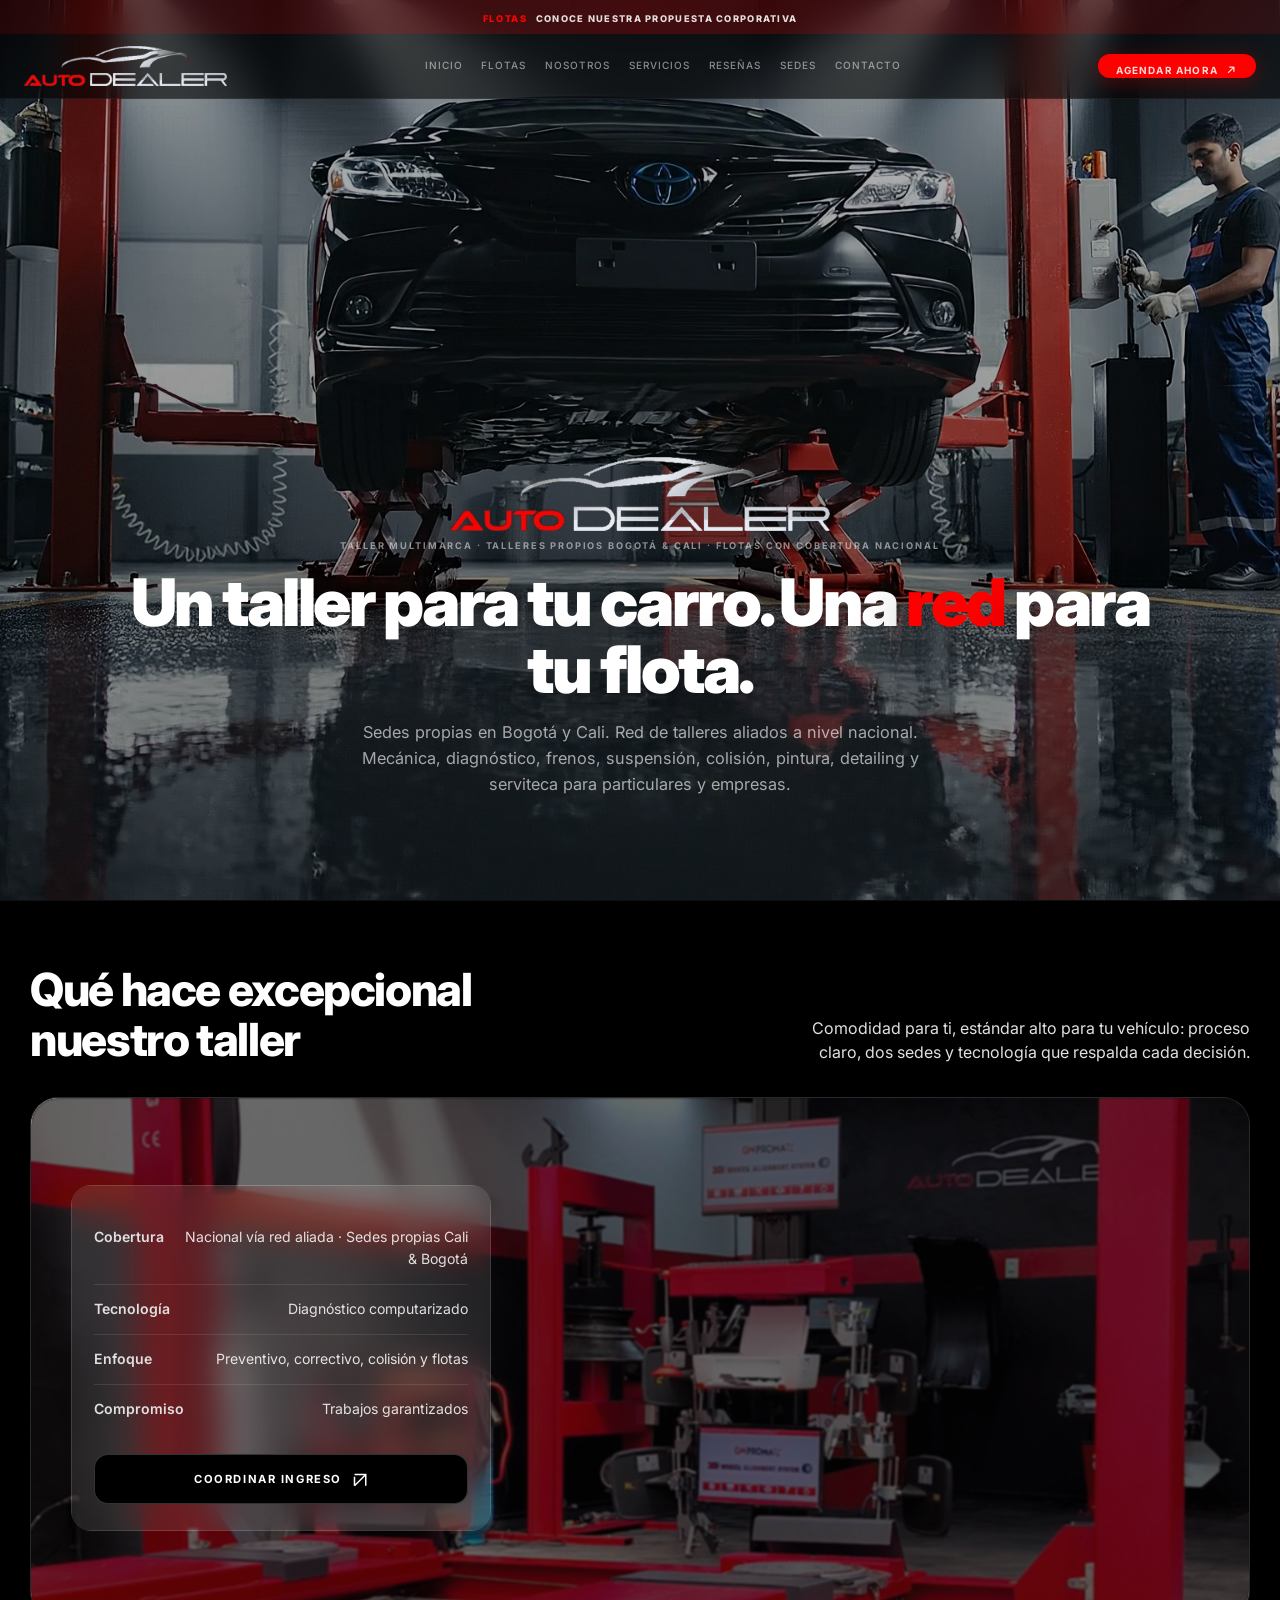
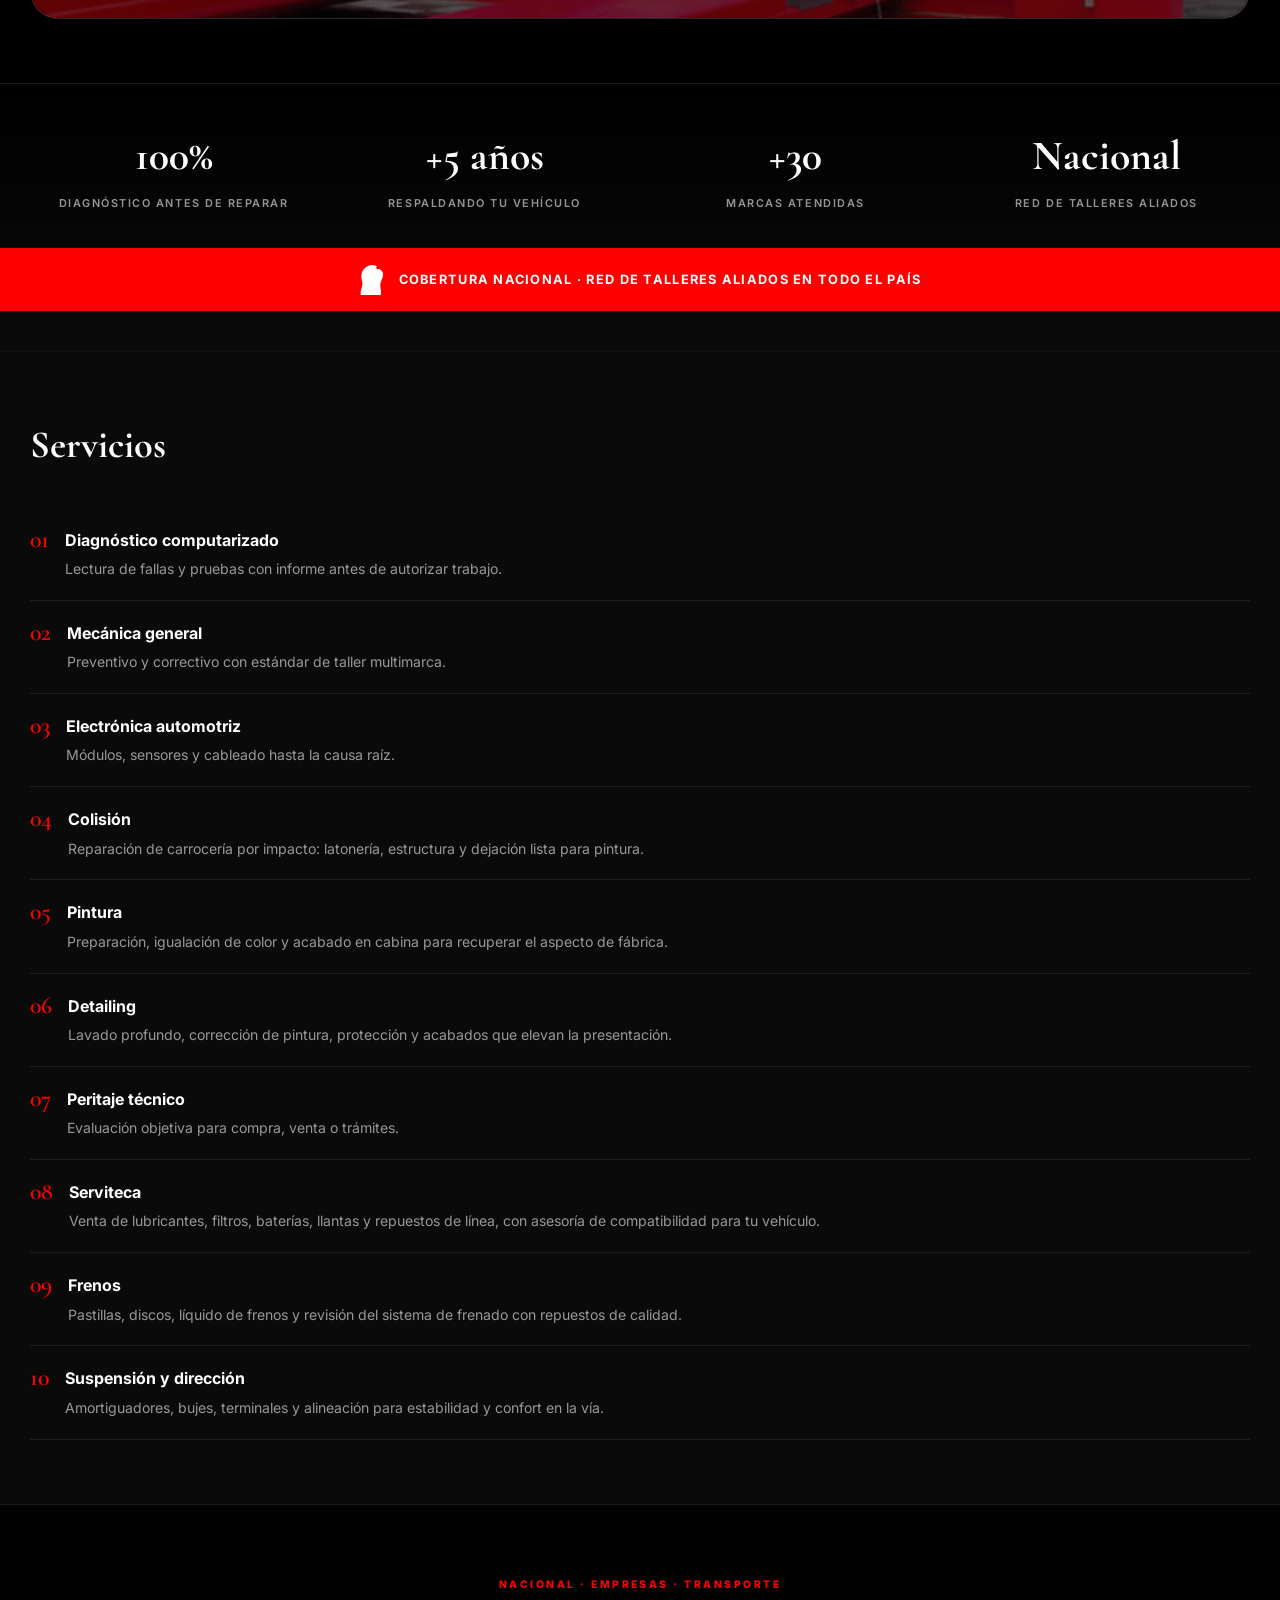
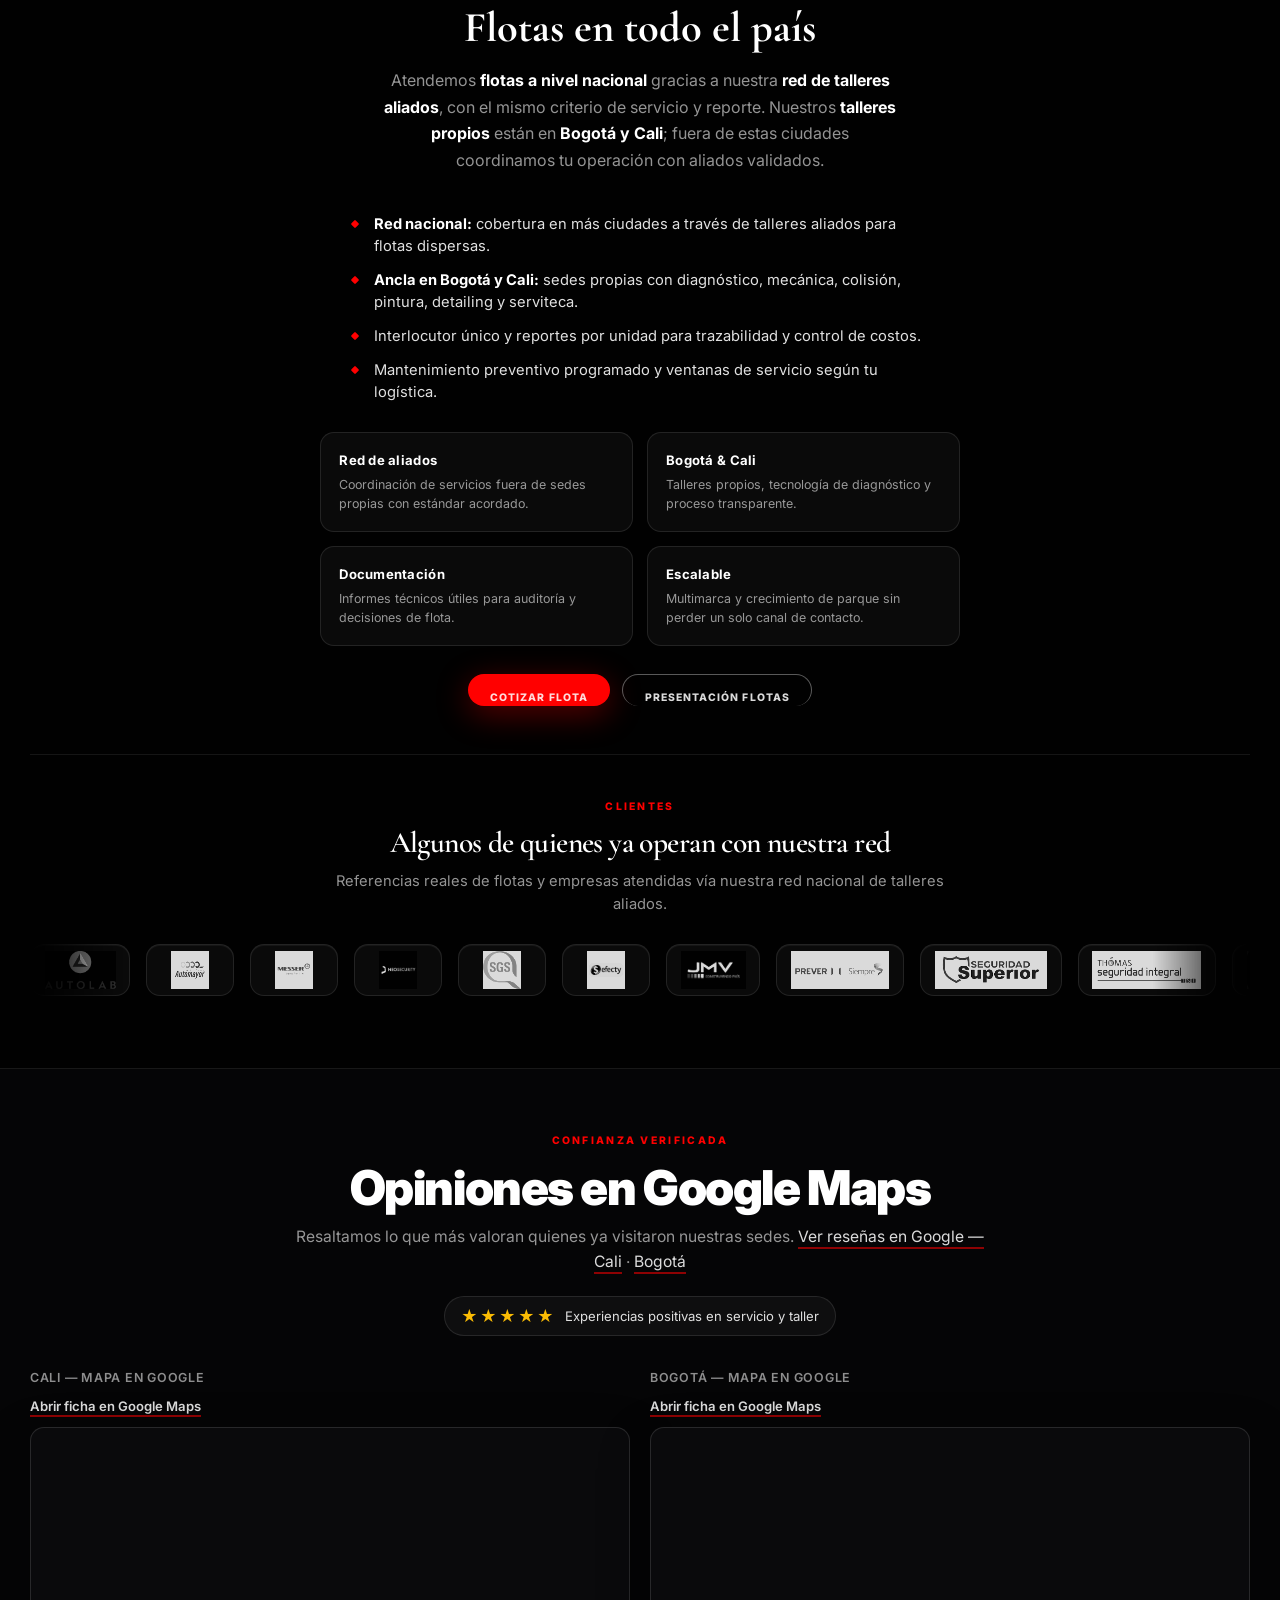
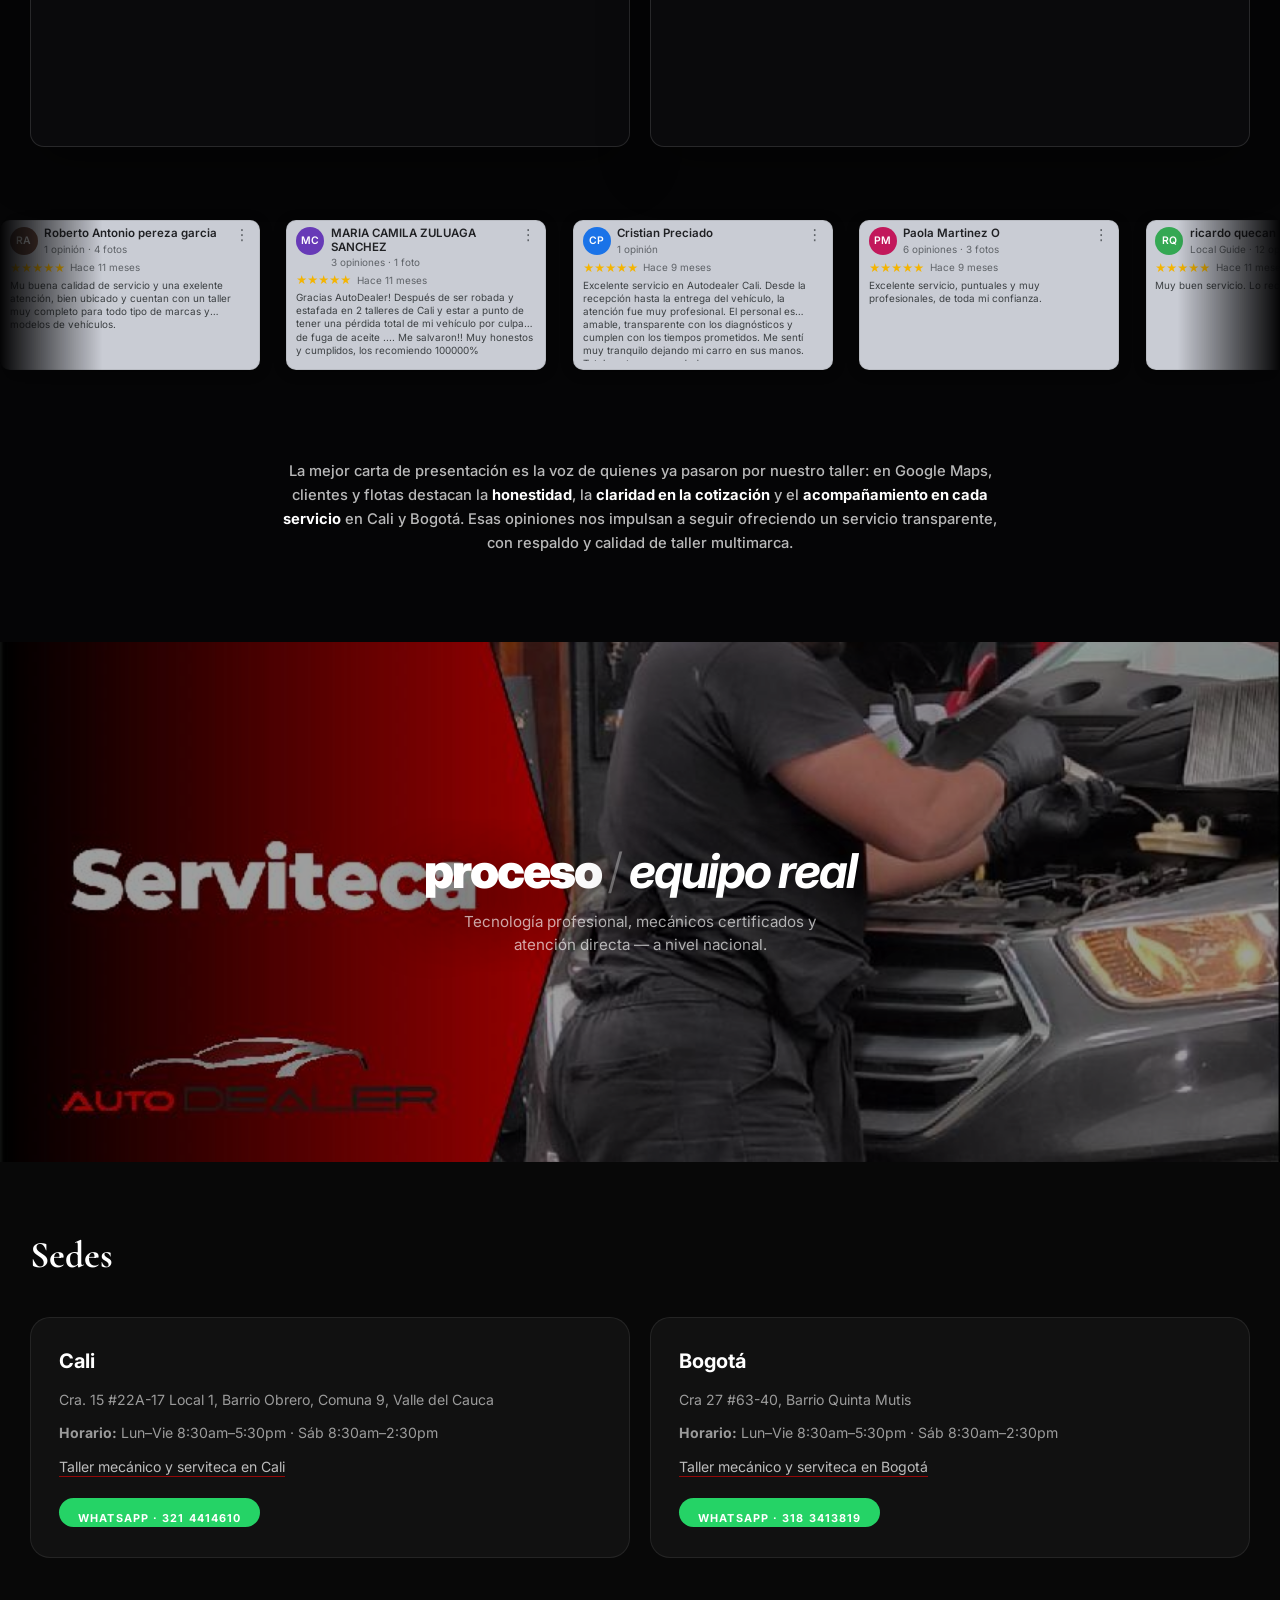
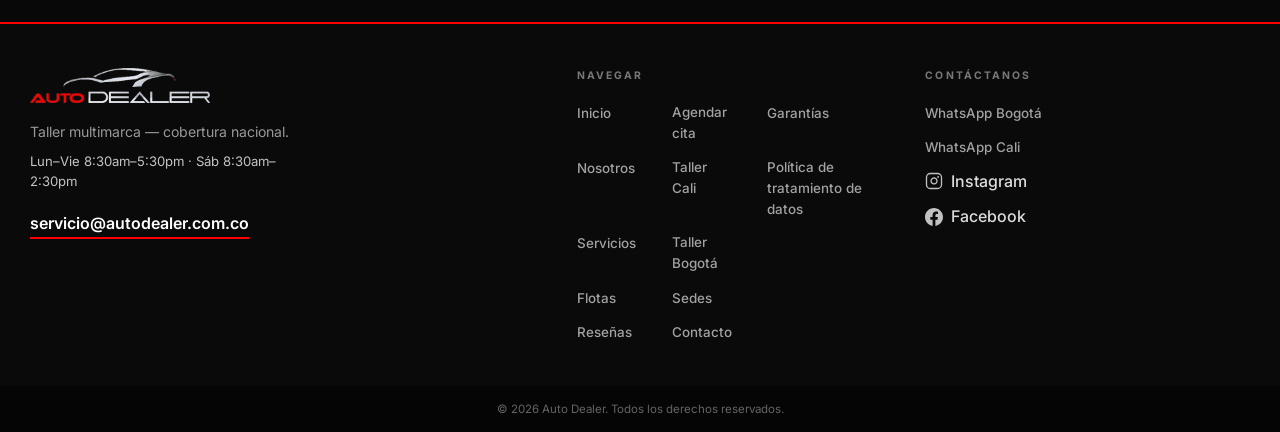
==== commit 9565a35c: "Corrige SEO técnico y añade landings locales Cali/Bogotá. Unifica URLs en la raíz del dominio, canon" ====
--- a/index.html
+++ b/index.html
@@ -3,7 +3,7 @@
 <head>
   <meta charset="UTF-8" />
   <meta name="viewport" content="width=device-width, initial-scale=1.0" />
-  <meta name="description" content="Taller multimarca en Cali y Bogotá: diagnóstico computarizado, mecánica, electrónica, pintura y detailing. Flotas con red nacional. Agenda cita en Auto Dealer." />
+  <meta name="description" content="Taller multimarca y serviteca en Cali y Bogotá: diagnóstico computarizado, mecánica, frenos, suspensión, pintura y detailing. Flotas con red nacional. Agenda cita en Auto Dealer." />
   <title>Auto Dealer | Taller multimarca — Cali &amp; Bogotá</title>
   <link rel="canonical" href="https://www.autodealer.com.co/" />
   <!-- Favicon: logo completo escalado (no recorte del auto a 32px) -->
@@ -12,22 +12,21 @@
   <link rel="icon" type="image/png" href="apple-touch-icon.png" sizes="192x192" />
   <link rel="apple-touch-icon" href="apple-touch-icon.png" sizes="180x180" />
   <link rel="stylesheet" href="logo-shine.css" />
-  <link rel="preload" href="Bibliotecaimagenesautodealer/hero-lift.mp4" as="video" type="video/mp4" />
-  <link rel="preload" href="Bibliotecaimagenesautodealer/hero-lift-poster.jpg" as="image" />
+  <link rel="preload" href="Bibliotecaimagenesautodealer/hero-lift-poster.jpg" as="image" fetchpriority="high" />
   <meta property="og:type" content="website" />
   <meta property="og:locale" content="es_CO" />
   <meta property="og:url" content="https://www.autodealer.com.co/" />
   <meta property="og:site_name" content="Auto Dealer" />
   <meta property="og:title" content="Auto Dealer | Taller multimarca — Cali &amp; Bogotá" />
-  <meta property="og:description" content="Taller multimarca en Cali y Bogotá: diagnóstico computarizado, mecánica, electrónica, pintura y detailing. Flotas con red nacional. Agenda cita en Auto Dealer." />
-  <meta property="og:image" content="https://www.autodealer.com.co/autodealer-nuevo/Bibliotecaimagenesautodealer/hero-lift-poster.jpg" />
+  <meta property="og:description" content="Taller multimarca y serviteca en Cali y Bogotá: diagnóstico, mecánica, frenos, suspensión, pintura y detailing. Flotas con red nacional." />
+  <meta property="og:image" content="https://www.autodealer.com.co/Bibliotecaimagenesautodealer/hero-lift-poster.jpg" />
   <meta property="og:image:width" content="1920" />
   <meta property="og:image:height" content="1080" />
   <meta property="og:image:alt" content="Auto Dealer — instantánea del video del taller (elevación)" />
   <meta name="twitter:card" content="summary_large_image" />
   <meta name="twitter:title" content="Auto Dealer | Taller multimarca — Cali &amp; Bogotá" />
-  <meta name="twitter:description" content="Taller multimarca en Cali y Bogotá: diagnóstico, mecánica, pintura y detailing. Flotas con cobertura nacional." />
-  <meta name="twitter:image" content="https://www.autodealer.com.co/autodealer-nuevo/Bibliotecaimagenesautodealer/hero-lift-poster.jpg" />
+  <meta name="twitter:description" content="Taller multimarca y serviteca en Cali y Bogotá: diagnóstico, mecánica, frenos, suspensión y pintura. Flotas con cobertura nacional." />
+  <meta name="twitter:image" content="https://www.autodealer.com.co/Bibliotecaimagenesautodealer/hero-lift-poster.jpg" />
   <link rel="preconnect" href="https://fonts.googleapis.com" />
   <link rel="preconnect" href="https://fonts.gstatic.com" crossorigin />
   <link href="https://fonts.googleapis.com/css2?family=Cormorant+Garamond:ital,wght@0,500;0,600;0,700;1,500&family=Inter:wght@300;400;500;600;700;800;900&display=swap" rel="stylesheet" />
@@ -1317,6 +1316,25 @@
       text-transform: uppercase;
       color: rgba(255, 255, 255, 0.55);
     }
+
+    .greviews__map-cta {
+      margin: 0 0 0.65rem;
+      font-size: 0.82rem;
+    }
+
+    .greviews__map-cta a {
+      color: var(--accent);
+      font-weight: 600;
+    }
+
+    .greviews__map-cta a:hover { text-decoration: underline; }
+
+    .sede a:not(.wa) {
+      color: rgba(255, 255, 255, 0.72);
+      font-size: 0.88rem;
+    }
+
+    .sede a:not(.wa):hover { color: var(--accent); }
 
     .greviews__map-frame {
       position: relative;
@@ -2121,8 +2139,8 @@
         "@id": "https://www.autodealer.com.co/#organization",
         "name": "Auto Dealer",
         "url": "https://www.autodealer.com.co/",
-        "logo": "https://www.autodealer.com.co/autodealer-nuevo/Bibliotecaimagenesautodealer/logo.png",
-        "image": "https://www.autodealer.com.co/autodealer-nuevo/Bibliotecaimagenesautodealer/hero-lift-poster.jpg",
+        "logo": "https://www.autodealer.com.co/Bibliotecaimagenesautodealer/logo.png",
+        "image": "https://www.autodealer.com.co/Bibliotecaimagenesautodealer/hero-lift-poster.jpg",
         "email": "servicio@autodealer.com.co",
         "sameAs": [
           "https://www.instagram.com/autodealer_col/",
@@ -2133,10 +2151,18 @@
         "@type": "AutoRepair",
         "@id": "https://www.autodealer.com.co/#sede-cali",
         "name": "Auto Dealer — Cali",
-        "url": "https://www.autodealer.com.co/#sedes",
-        "image": "https://www.autodealer.com.co/autodealer-nuevo/Bibliotecaimagenesautodealer/hero-lift-poster.jpg",
+        "url": "https://www.autodealer.com.co/taller-cali/",
+        "image": "https://www.autodealer.com.co/Bibliotecaimagenesautodealer/hero-lift-poster.jpg",
         "telephone": "+573214414610",
         "email": "servicio@autodealer.com.co",
+        "priceRange": "$$",
+        "areaServed": { "@type": "City", "name": "Cali" },
+        "hasMap": "https://www.google.com/maps/search/?api=1&query=Auto+Dealer+Cra.+15+%2322A-17+Local+1+Cali+Colombia",
+        "geo": {
+          "@type": "GeoCoordinates",
+          "latitude": 3.4378,
+          "longitude": -76.5222
+        },
         "parentOrganization": { "@id": "https://www.autodealer.com.co/#organization" },
         "address": {
           "@type": "PostalAddress",
@@ -2164,10 +2190,18 @@
         "@type": "AutoRepair",
         "@id": "https://www.autodealer.com.co/#sede-bogota",
         "name": "Auto Dealer — Bogotá",
-        "url": "https://www.autodealer.com.co/#sedes",
-        "image": "https://www.autodealer.com.co/autodealer-nuevo/Bibliotecaimagenesautodealer/hero-lift-poster.jpg",
+        "url": "https://www.autodealer.com.co/taller-bogota/",
+        "image": "https://www.autodealer.com.co/Bibliotecaimagenesautodealer/hero-lift-poster.jpg",
         "telephone": "+573183419819",
         "email": "servicio@autodealer.com.co",
+        "priceRange": "$$",
+        "areaServed": { "@type": "City", "name": "Bogotá" },
+        "hasMap": "https://www.google.com/maps/search/?api=1&query=Auto+Dealer+Cra+27+%2363-40+Bogota+Colombia",
+        "geo": {
+          "@type": "GeoCoordinates",
+          "latitude": 4.6530,
+          "longitude": -74.0836
+        },
         "parentOrganization": { "@id": "https://www.autodealer.com.co/#organization" },
         "address": {
           "@type": "PostalAddress",
@@ -2260,7 +2294,7 @@
             muted
             loop
             playsinline
-            preload="auto"
+            preload="metadata"
             poster="Bibliotecaimagenesautodealer/hero-lift-poster.jpg"
           >
             <source src="Bibliotecaimagenesautodealer/hero-lift.mp4" type="video/mp4" />
@@ -2280,7 +2314,7 @@
               Un taller para tu carro. Una <span class="hero-pro__mega-red">red</span> para tu flota.
             </h1>
             <p class="hero-pro__mega-sub reveal">
-              Sedes propias en Bogotá y Cali. Red de talleres aliados a nivel nacional. Mecánica, diagnóstico, colisión, pintura, detailing y serviteca para particulares y empresas.
+              Sedes propias en Bogotá y Cali. Red de talleres aliados a nivel nacional. Mecánica, diagnóstico, frenos, suspensión, colisión, pintura, detailing y serviteca para particulares y empresas.
             </p>
             <div class="hero-pro__ctas reveal" style="--d:60ms">
               <a class="hero-pro__btn hero-pro__btn--primary" href="#agendar" data-agendar-modal>Agendar cita</a>
@@ -2308,7 +2342,7 @@
               muted
               loop
               playsinline
-              preload="auto"
+              preload="metadata"
               disablepictureinpicture
               poster="Bibliotecaimagenesautodealer/servicios-hero.png"
             >
@@ -2414,12 +2448,26 @@
                 <p>Venta de lubricantes, filtros, baterías, llantas y repuestos de línea, con asesoría de compatibilidad para tu vehículo.</p>
               </div>
             </article>
+            <article class="svc-row reveal" style="--d:320ms">
+              <span class="idx">09</span>
+              <div>
+                <h3>Frenos</h3>
+                <p>Pastillas, discos, líquido de frenos y revisión del sistema de frenado con repuestos de calidad.</p>
+              </div>
+            </article>
+            <article class="svc-row reveal" style="--d:360ms">
+              <span class="idx">10</span>
+              <div>
+                <h3>Suspensión y dirección</h3>
+                <p>Amortiguadores, bujes, terminales y alineación para estabilidad y confort en la vía.</p>
+              </div>
+            </article>
           </div>
         </div>
       </section>
 
       <section class="flotas" id="flotas">
-        <video id="flotas-video" class="flotas__video" src="colombia_mapa.mp4" autoplay muted loop playsinline preload="auto"></video>
+        <video id="flotas-video" class="flotas__video" src="colombia_mapa.mp4" autoplay muted loop playsinline preload="metadata"></video>
         <div class="flotas__overlay" aria-hidden="true"></div>
         <div class="container flotas__content">
           <header class="flotas__head reveal">
@@ -2656,8 +2704,10 @@
             <p class="greviews__eyebrow">Confianza verificada</p>
             <h2 id="greviews-title">Opiniones en Google Maps</h2>
             <p class="greviews__sub">
-              Resaltamos lo que más valoran quienes ya visitaron nuestras sedes. Abre la ficha para ver todas las reseñas y la
-              calificación actual.
+              Resaltamos lo que más valoran quienes ya visitaron nuestras sedes.
+              <a href="https://www.google.com/maps/search/?api=1&amp;query=Auto+Dealer+Cra.+15+%2322A-17+Local+1+Cali+Colombia" rel="noopener noreferrer" target="_blank">Ver reseñas en Google — Cali</a>
+              ·
+              <a href="https://www.google.com/maps/search/?api=1&amp;query=Auto+Dealer+Cra+27+%2363-40+Bogota+Colombia" rel="noopener noreferrer" target="_blank">Bogotá</a>
             </p>
             <div class="greviews__rating reveal" style="--d:20ms" aria-label="Calificación destacada cinco estrellas">
               <span class="greviews__stars" aria-hidden="true"><span>★</span><span>★</span><span>★</span><span>★</span><span>★</span></span>
@@ -2669,6 +2719,7 @@
           <div class="greviews__maps-grid">
             <div>
               <p class="greviews__map-label">Cali — mapa en Google</p>
+              <p class="greviews__map-cta"><a href="https://www.google.com/maps/search/?api=1&amp;query=Auto+Dealer+Cra.+15+%2322A-17+Local+1+Cali+Colombia" rel="noopener noreferrer" target="_blank">Abrir ficha en Google Maps</a></p>
               <div class="greviews__map-frame">
                 <iframe
                   title="Ubicación Auto Dealer Cali en Google Maps"
@@ -2681,6 +2732,7 @@
             </div>
             <div>
               <p class="greviews__map-label">Bogotá — mapa en Google</p>
+              <p class="greviews__map-cta"><a href="https://www.google.com/maps/search/?api=1&amp;query=Auto+Dealer+Cra+27+%2363-40+Bogota+Colombia" rel="noopener noreferrer" target="_blank">Abrir ficha en Google Maps</a></p>
               <div class="greviews__map-frame">
                 <iframe
                   title="Ubicación Auto Dealer Bogotá en Google Maps"
@@ -2902,7 +2954,7 @@
 
       <!-- Segundo video (taller) — sin duplicar tarjetas del hero -->
       <section class="vid-band vid-band--secondary" id="video" aria-label="Video del taller">
-        <video autoplay muted loop playsinline preload="auto" poster="Bibliotecaimagenesautodealer/servicios-cover.jpg" id="band-video">
+        <video autoplay muted loop playsinline preload="metadata" poster="Bibliotecaimagenesautodealer/servicios-cover.jpg" id="band-video">
           <source src="Bibliotecaimagenesautodealer/taller-video.mp4" type="video/mp4" />
         </video>
         <div class="vid-band__dim" aria-hidden="true"></div>
@@ -2922,12 +2974,14 @@
               <h3>Cali</h3>
               <p>Cra. 15 #22A-17 Local 1, Barrio Obrero, Comuna 9, Valle del Cauca</p>
               <p><strong>Horario:</strong> Lun–Vie 8:30am–5:30pm · Sáb 8:30am–2:30pm</p>
+              <p><a href="taller-cali/">Taller mecánico y serviteca en Cali</a></p>
               <a class="wa" href="https://api.whatsapp.com/send?phone=573214414610">WhatsApp · 321 4414610</a>
             </article>
             <article class="sede reveal" style="--d:60ms">
               <h3>Bogotá</h3>
               <p>Cra 27 #63-40, Barrio Quinta Mutis</p>
               <p><strong>Horario:</strong> Lun–Vie 8:30am–5:30pm · Sáb 8:30am–2:30pm</p>
+              <p><a href="taller-bogota/">Taller mecánico y serviteca en Bogotá</a></p>
               <a class="wa" href="https://api.whatsapp.com/send?phone=573183419819">WhatsApp · 318 3413819</a>
             </article>
           </div>
@@ -2964,6 +3018,8 @@
                     <li><a href="CanalFlotas/">Flotas</a></li>
                     <li><a href="#resenas">Reseñas</a></li>
                     <li><a href="#agendar" data-agendar-modal>Agendar cita</a></li>
+                    <li><a href="taller-cali/">Taller Cali</a></li>
+                    <li><a href="taller-bogota/">Taller Bogotá</a></li>
                     <li><a href="#sedes">Sedes</a></li>
                     <li><a href="#contacto">Contacto</a></li>
                     <li><a href="Garantias/">Garantías</a></li>
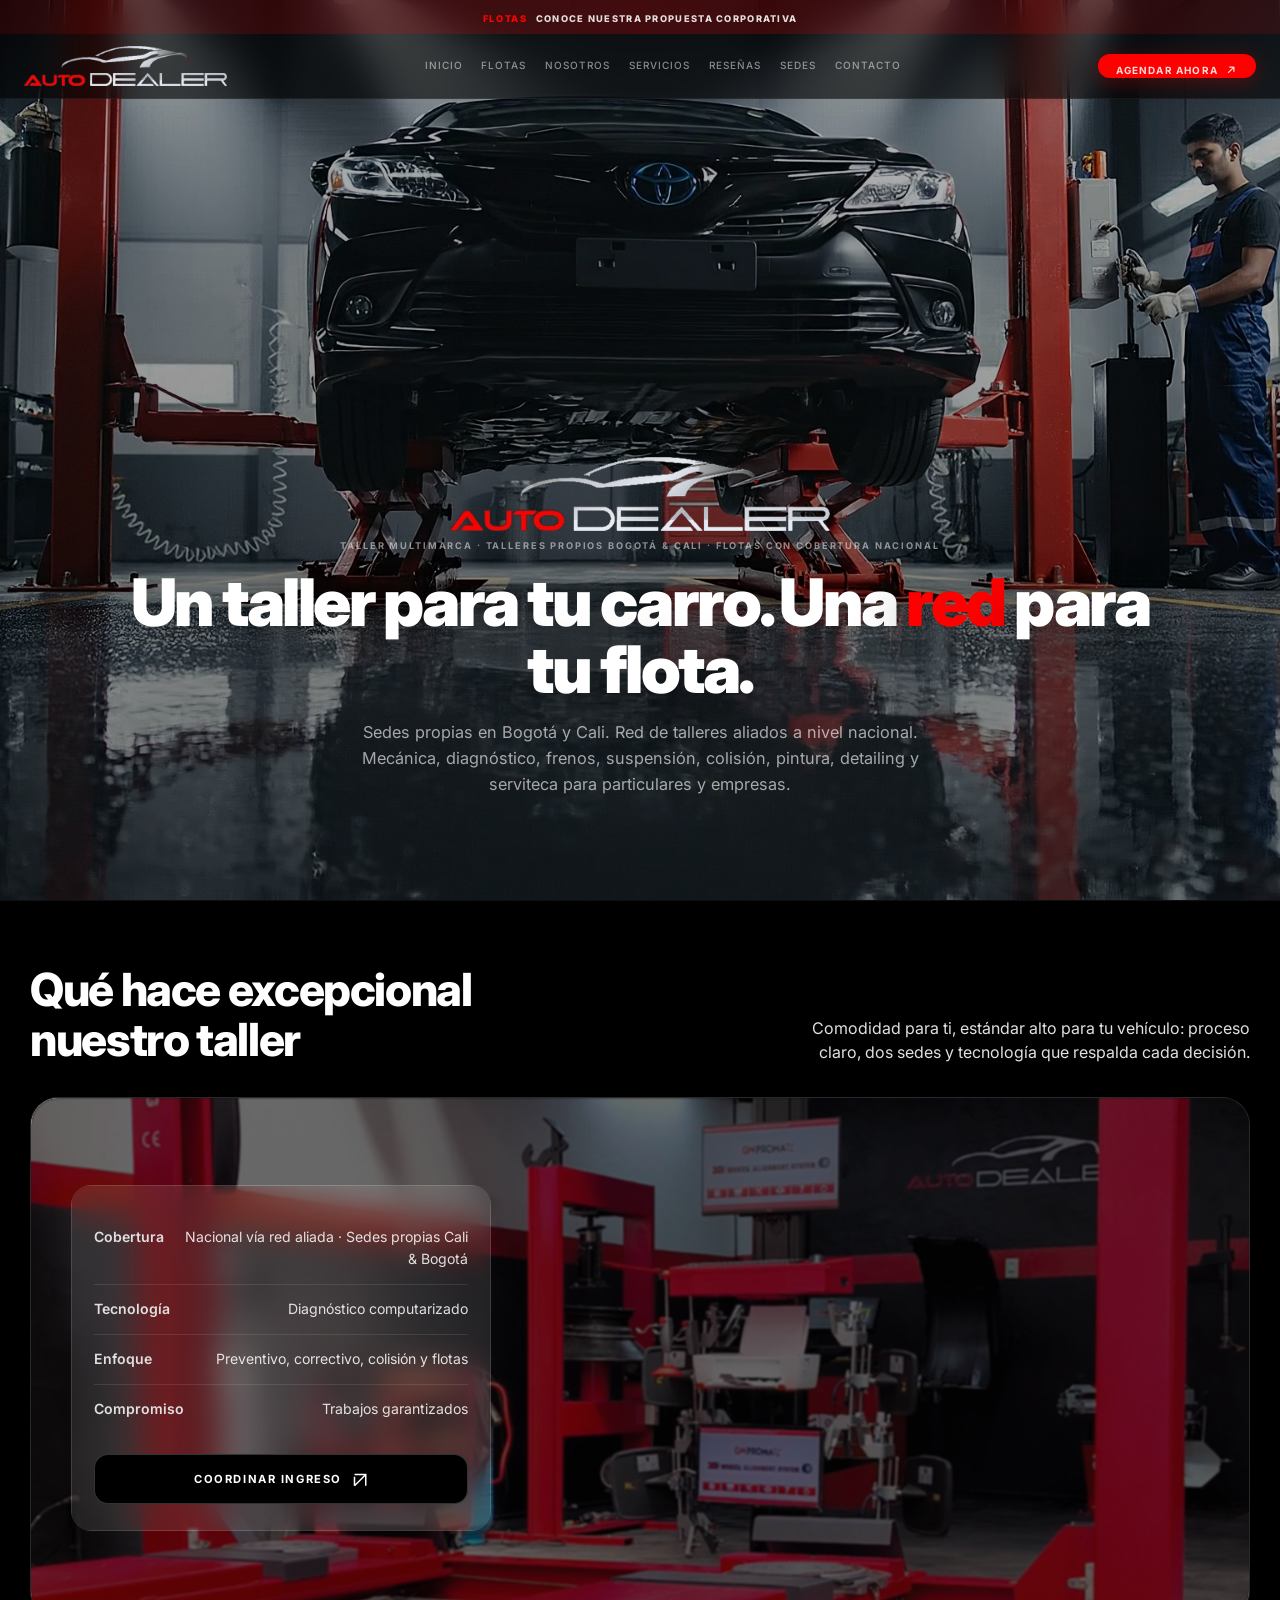
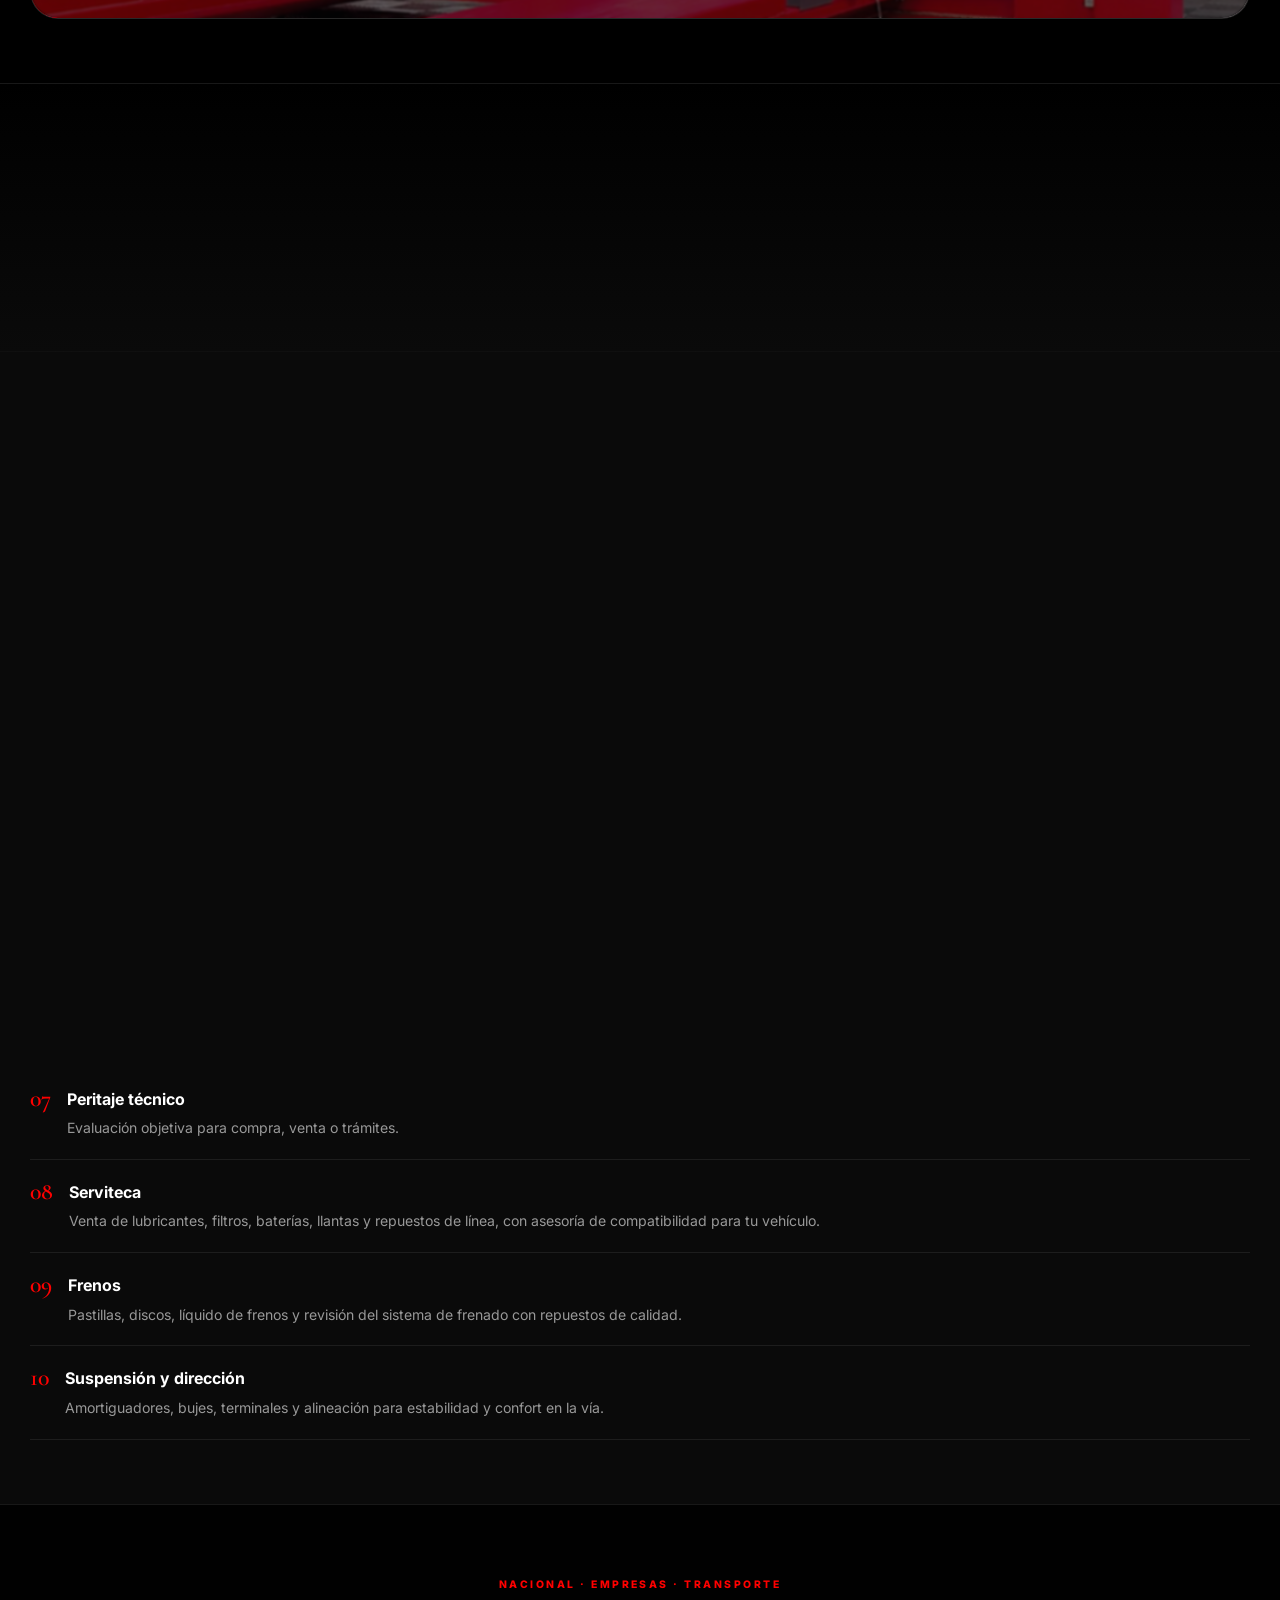
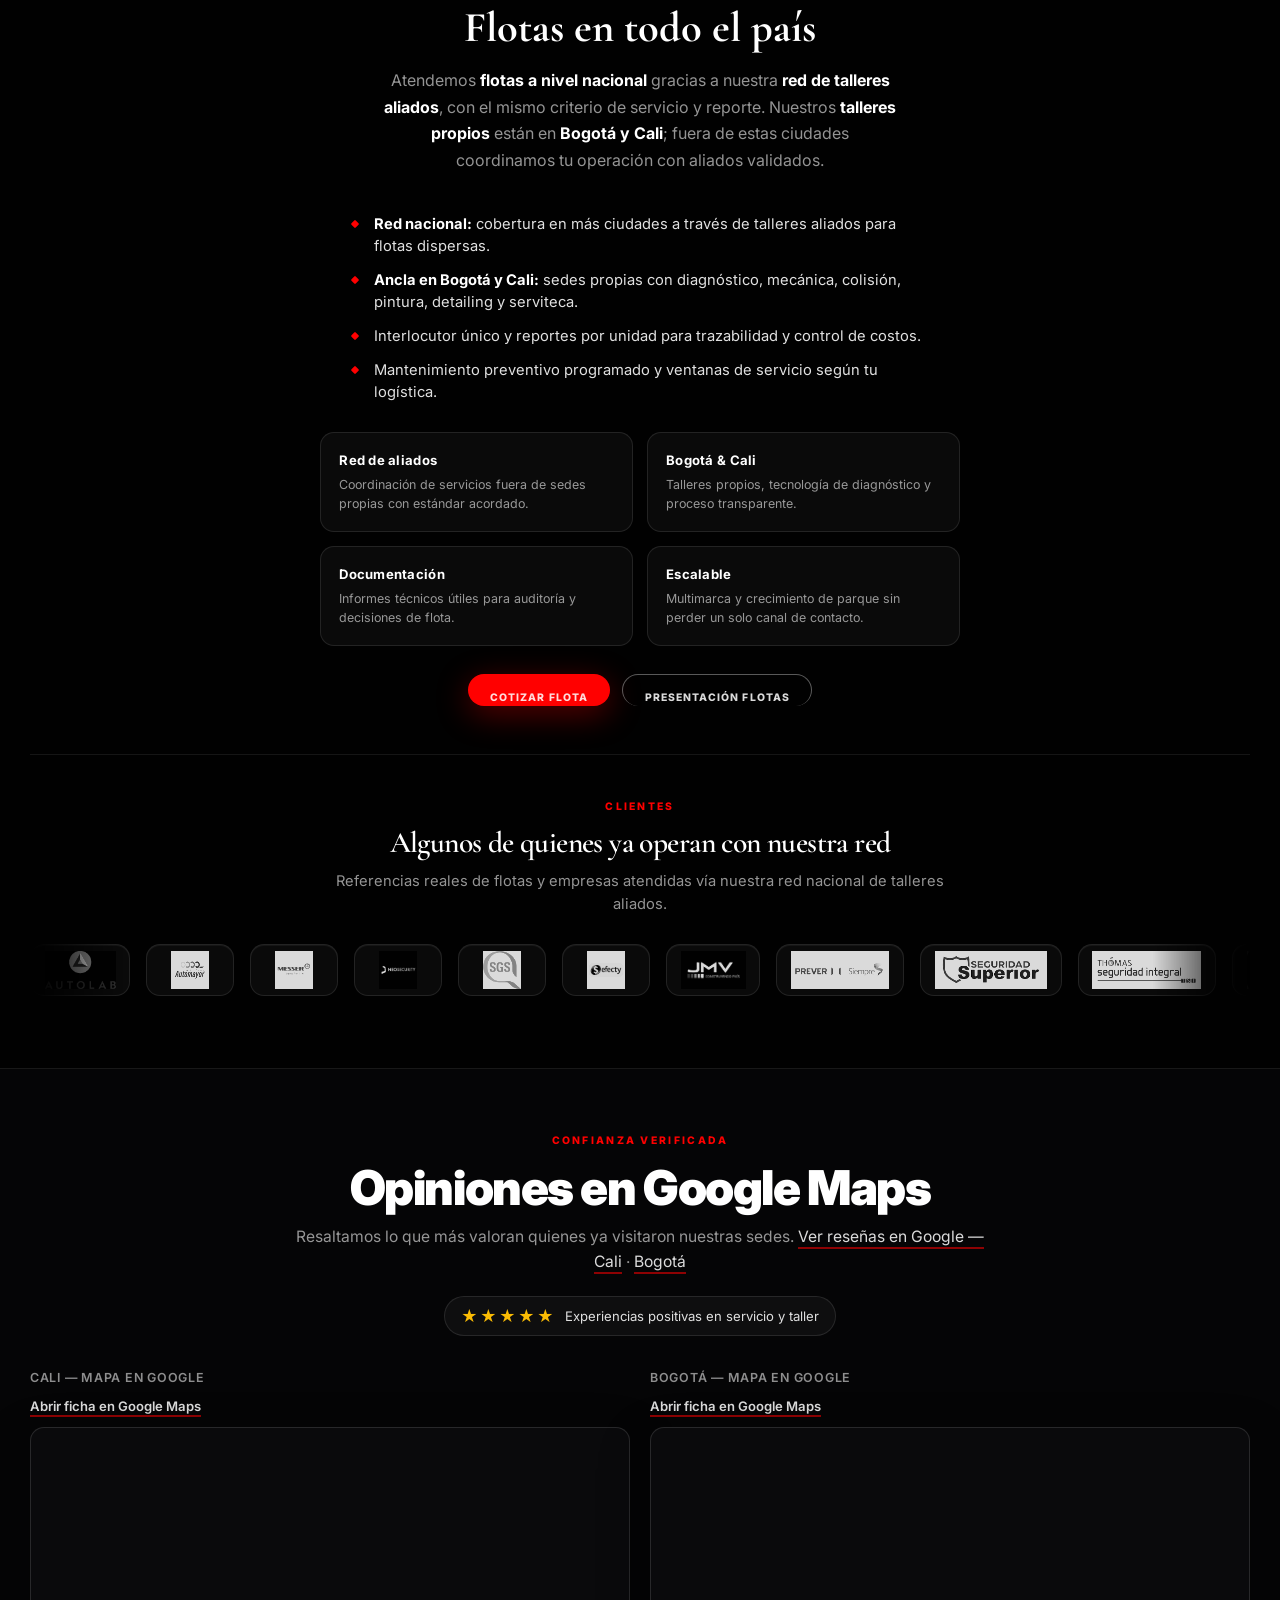
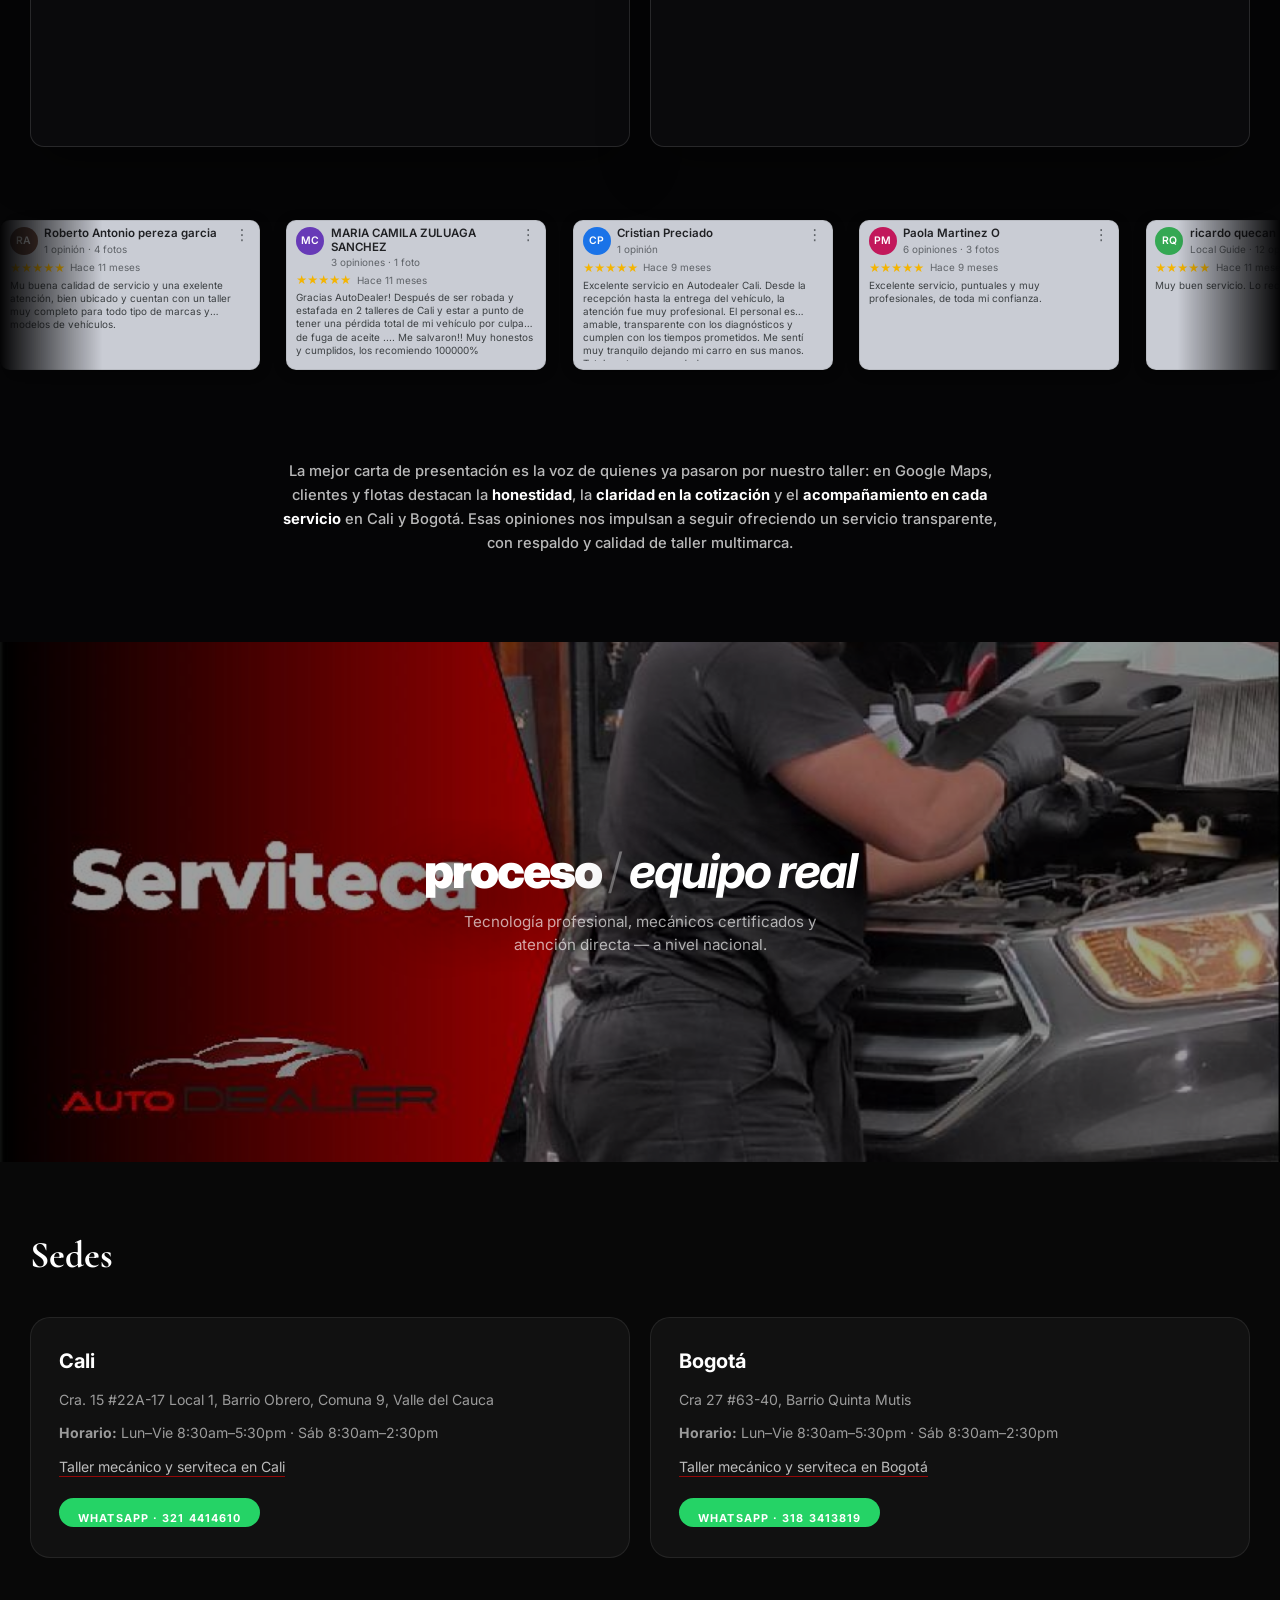
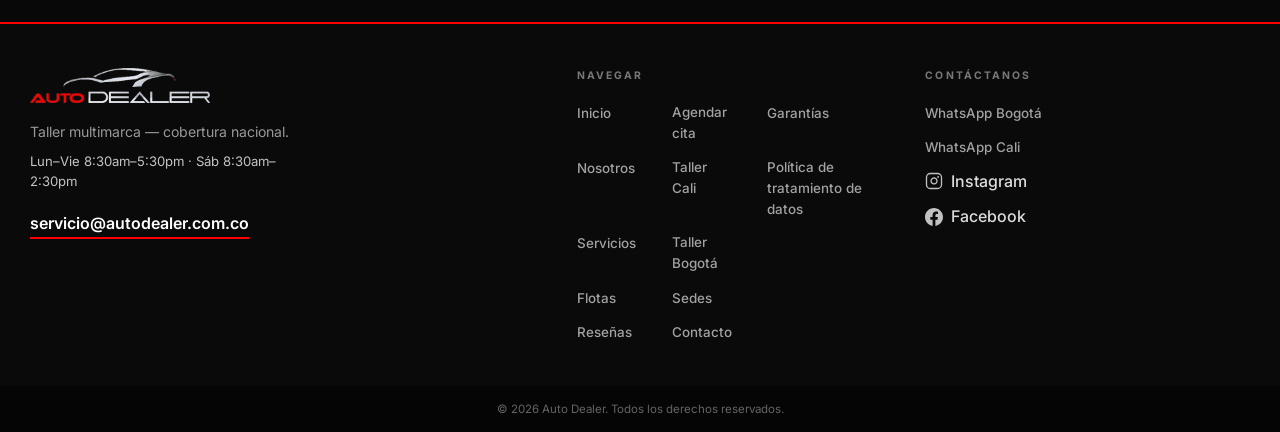
==== commit 81dcb40f: "Usa autodealer.com.co como URL canónica para corregir el aviso SSL. El certificado solo cubre el dom" ====
--- a/index.html
+++ b/index.html
@@ -5,7 +5,7 @@
   <meta name="viewport" content="width=device-width, initial-scale=1.0" />
   <meta name="description" content="Taller multimarca y serviteca en Cali y Bogotá: diagnóstico computarizado, mecánica, frenos, suspensión, pintura y detailing. Flotas con red nacional. Agenda cita en Auto Dealer." />
   <title>Auto Dealer | Taller multimarca — Cali &amp; Bogotá</title>
-  <link rel="canonical" href="https://www.autodealer.com.co/" />
+  <link rel="canonical" href="https://autodealer.com.co/" />
   <!-- Favicon: logo completo escalado (no recorte del auto a 32px) -->
   <link rel="icon" type="image/png" href="favicon-16.png" sizes="16x16" />
   <link rel="icon" type="image/png" href="favicon.png" sizes="32x32" />
@@ -15,18 +15,18 @@
   <link rel="preload" href="Bibliotecaimagenesautodealer/hero-lift-poster.jpg" as="image" fetchpriority="high" />
   <meta property="og:type" content="website" />
   <meta property="og:locale" content="es_CO" />
-  <meta property="og:url" content="https://www.autodealer.com.co/" />
+  <meta property="og:url" content="https://autodealer.com.co/" />
   <meta property="og:site_name" content="Auto Dealer" />
   <meta property="og:title" content="Auto Dealer | Taller multimarca — Cali &amp; Bogotá" />
   <meta property="og:description" content="Taller multimarca y serviteca en Cali y Bogotá: diagnóstico, mecánica, frenos, suspensión, pintura y detailing. Flotas con red nacional." />
-  <meta property="og:image" content="https://www.autodealer.com.co/Bibliotecaimagenesautodealer/hero-lift-poster.jpg" />
+  <meta property="og:image" content="https://autodealer.com.co/Bibliotecaimagenesautodealer/hero-lift-poster.jpg" />
   <meta property="og:image:width" content="1920" />
   <meta property="og:image:height" content="1080" />
   <meta property="og:image:alt" content="Auto Dealer — instantánea del video del taller (elevación)" />
   <meta name="twitter:card" content="summary_large_image" />
   <meta name="twitter:title" content="Auto Dealer | Taller multimarca — Cali &amp; Bogotá" />
   <meta name="twitter:description" content="Taller multimarca y serviteca en Cali y Bogotá: diagnóstico, mecánica, frenos, suspensión y pintura. Flotas con cobertura nacional." />
-  <meta name="twitter:image" content="https://www.autodealer.com.co/Bibliotecaimagenesautodealer/hero-lift-poster.jpg" />
+  <meta name="twitter:image" content="https://autodealer.com.co/Bibliotecaimagenesautodealer/hero-lift-poster.jpg" />
   <link rel="preconnect" href="https://fonts.googleapis.com" />
   <link rel="preconnect" href="https://fonts.gstatic.com" crossorigin />
   <link href="https://fonts.googleapis.com/css2?family=Cormorant+Garamond:ital,wght@0,500;0,600;0,700;1,500&family=Inter:wght@300;400;500;600;700;800;900&display=swap" rel="stylesheet" />
@@ -2136,11 +2136,11 @@
     "@graph": [
       {
         "@type": "Organization",
-        "@id": "https://www.autodealer.com.co/#organization",
+        "@id": "https://autodealer.com.co/#organization",
         "name": "Auto Dealer",
-        "url": "https://www.autodealer.com.co/",
-        "logo": "https://www.autodealer.com.co/Bibliotecaimagenesautodealer/logo.png",
-        "image": "https://www.autodealer.com.co/Bibliotecaimagenesautodealer/hero-lift-poster.jpg",
+        "url": "https://autodealer.com.co/",
+        "logo": "https://autodealer.com.co/Bibliotecaimagenesautodealer/logo.png",
+        "image": "https://autodealer.com.co/Bibliotecaimagenesautodealer/hero-lift-poster.jpg",
         "email": "servicio@autodealer.com.co",
         "sameAs": [
           "https://www.instagram.com/autodealer_col/",
@@ -2149,10 +2149,10 @@
       },
       {
         "@type": "AutoRepair",
-        "@id": "https://www.autodealer.com.co/#sede-cali",
+        "@id": "https://autodealer.com.co/#sede-cali",
         "name": "Auto Dealer — Cali",
-        "url": "https://www.autodealer.com.co/taller-cali/",
-        "image": "https://www.autodealer.com.co/Bibliotecaimagenesautodealer/hero-lift-poster.jpg",
+        "url": "https://autodealer.com.co/taller-cali/",
+        "image": "https://autodealer.com.co/Bibliotecaimagenesautodealer/hero-lift-poster.jpg",
         "telephone": "+573214414610",
         "email": "servicio@autodealer.com.co",
         "priceRange": "$$",
@@ -2163,7 +2163,7 @@
           "latitude": 3.4378,
           "longitude": -76.5222
         },
-        "parentOrganization": { "@id": "https://www.autodealer.com.co/#organization" },
+        "parentOrganization": { "@id": "https://autodealer.com.co/#organization" },
         "address": {
           "@type": "PostalAddress",
           "streetAddress": "Cra. 15 #22A-17 Local 1, Barrio Obrero, Comuna 9",
@@ -2188,10 +2188,10 @@
       },
       {
         "@type": "AutoRepair",
-        "@id": "https://www.autodealer.com.co/#sede-bogota",
+        "@id": "https://autodealer.com.co/#sede-bogota",
         "name": "Auto Dealer — Bogotá",
-        "url": "https://www.autodealer.com.co/taller-bogota/",
-        "image": "https://www.autodealer.com.co/Bibliotecaimagenesautodealer/hero-lift-poster.jpg",
+        "url": "https://autodealer.com.co/taller-bogota/",
+        "image": "https://autodealer.com.co/Bibliotecaimagenesautodealer/hero-lift-poster.jpg",
         "telephone": "+573183419819",
         "email": "servicio@autodealer.com.co",
         "priceRange": "$$",
@@ -2202,7 +2202,7 @@
           "latitude": 4.6530,
           "longitude": -74.0836
         },
-        "parentOrganization": { "@id": "https://www.autodealer.com.co/#organization" },
+        "parentOrganization": { "@id": "https://autodealer.com.co/#organization" },
         "address": {
           "@type": "PostalAddress",
           "streetAddress": "Cra 27 #63-40, Barrio Quinta Mutis",
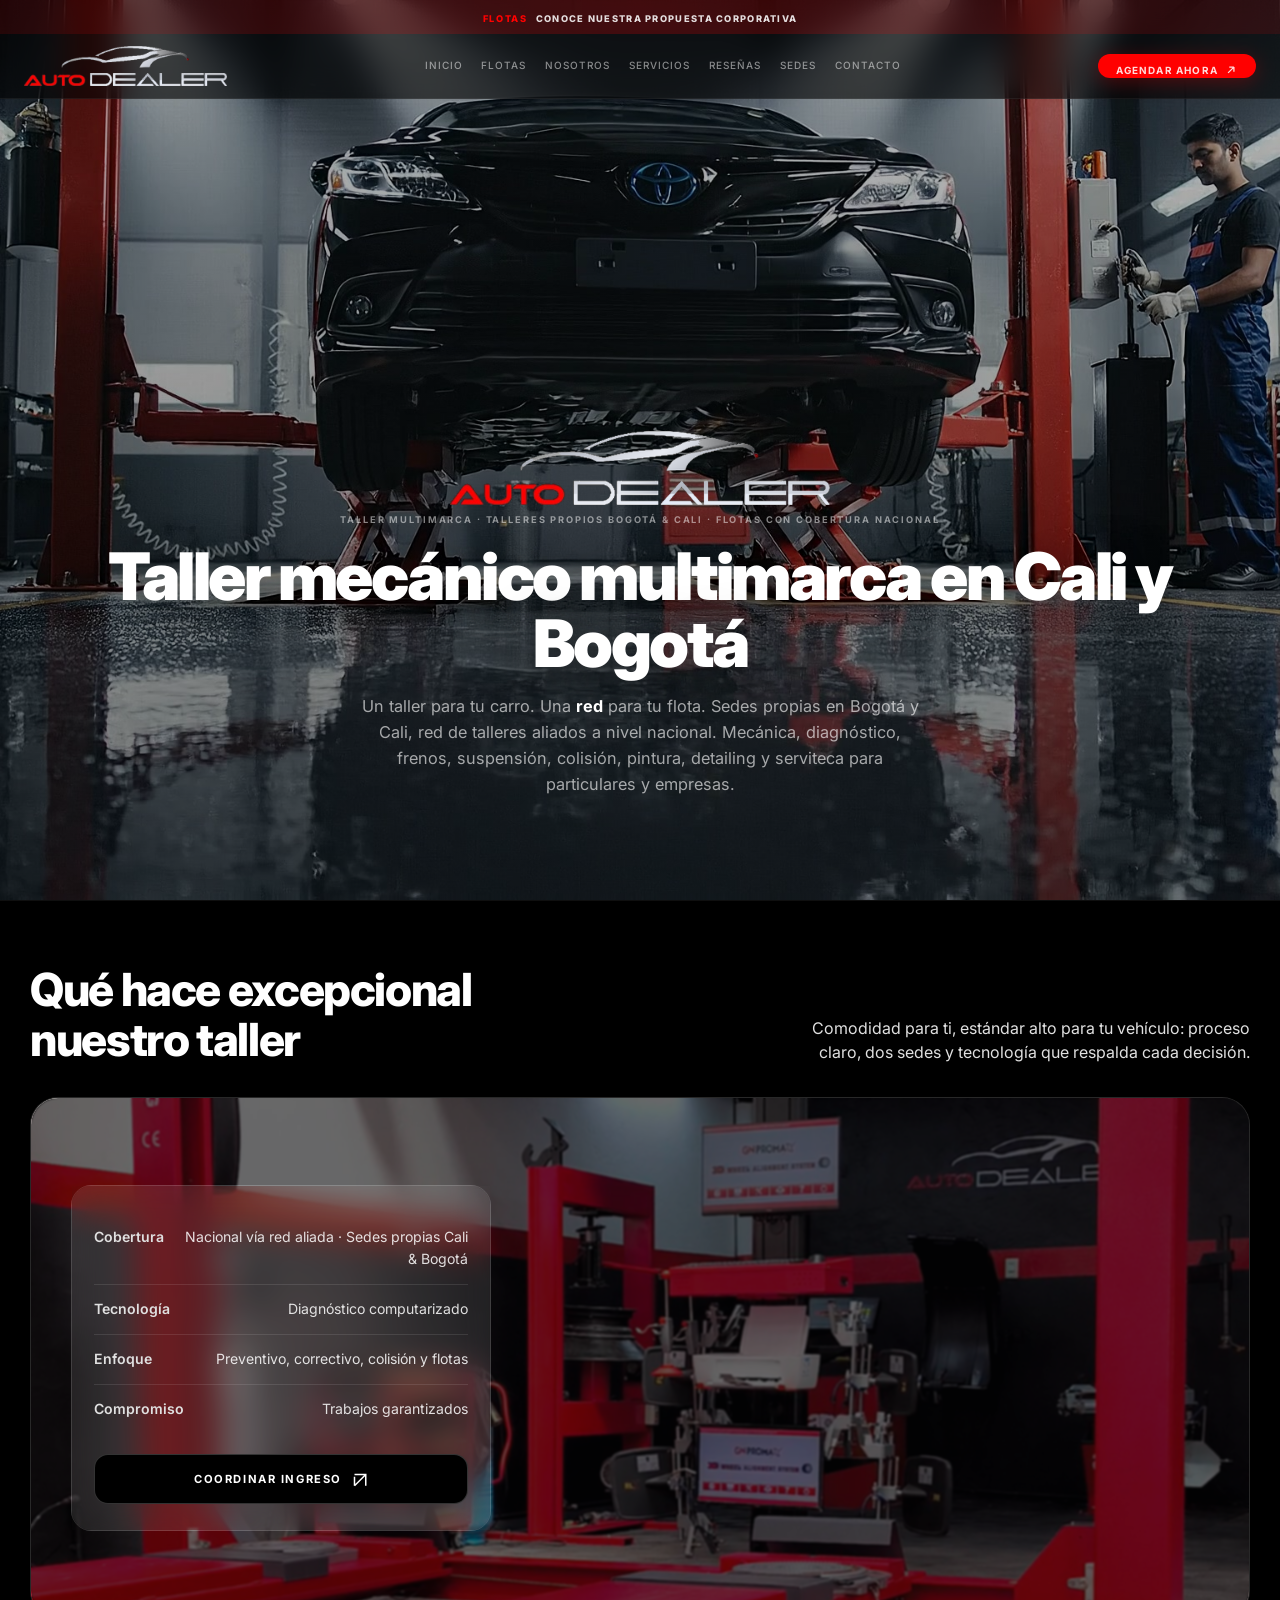
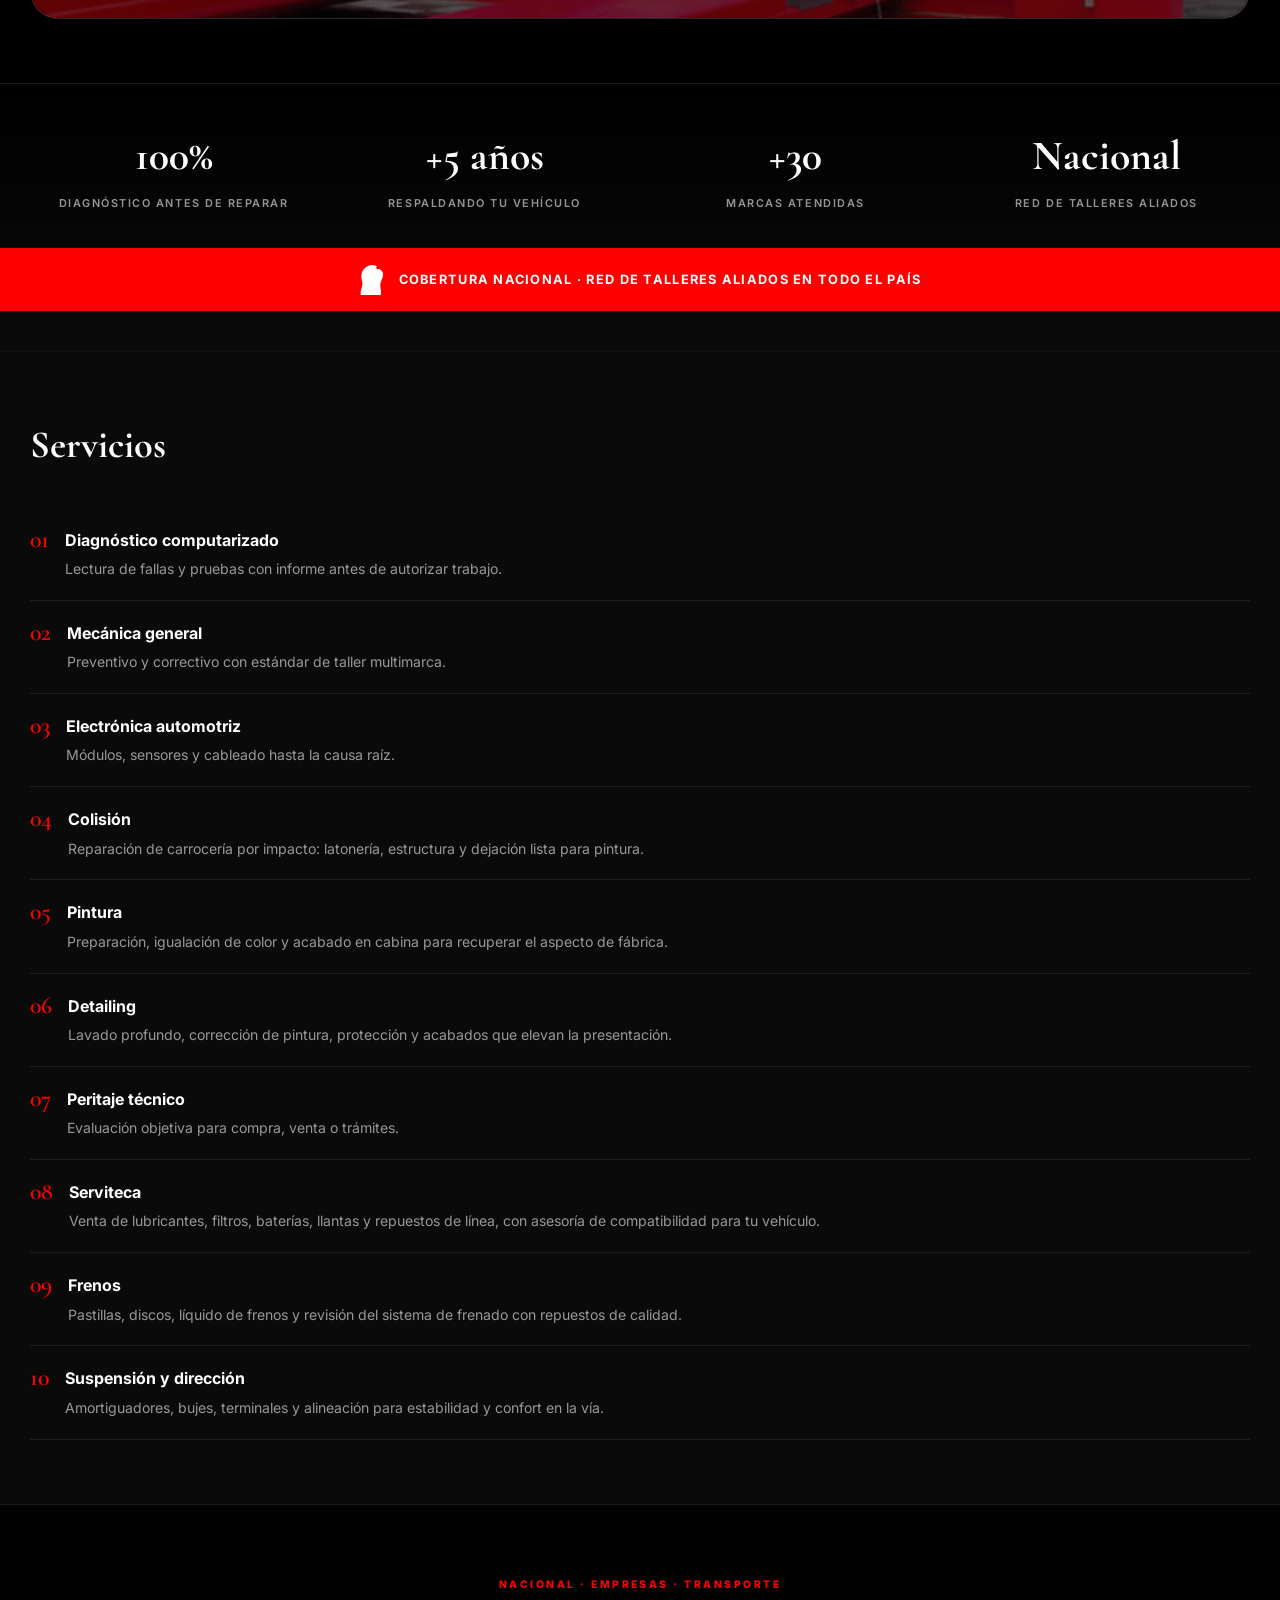
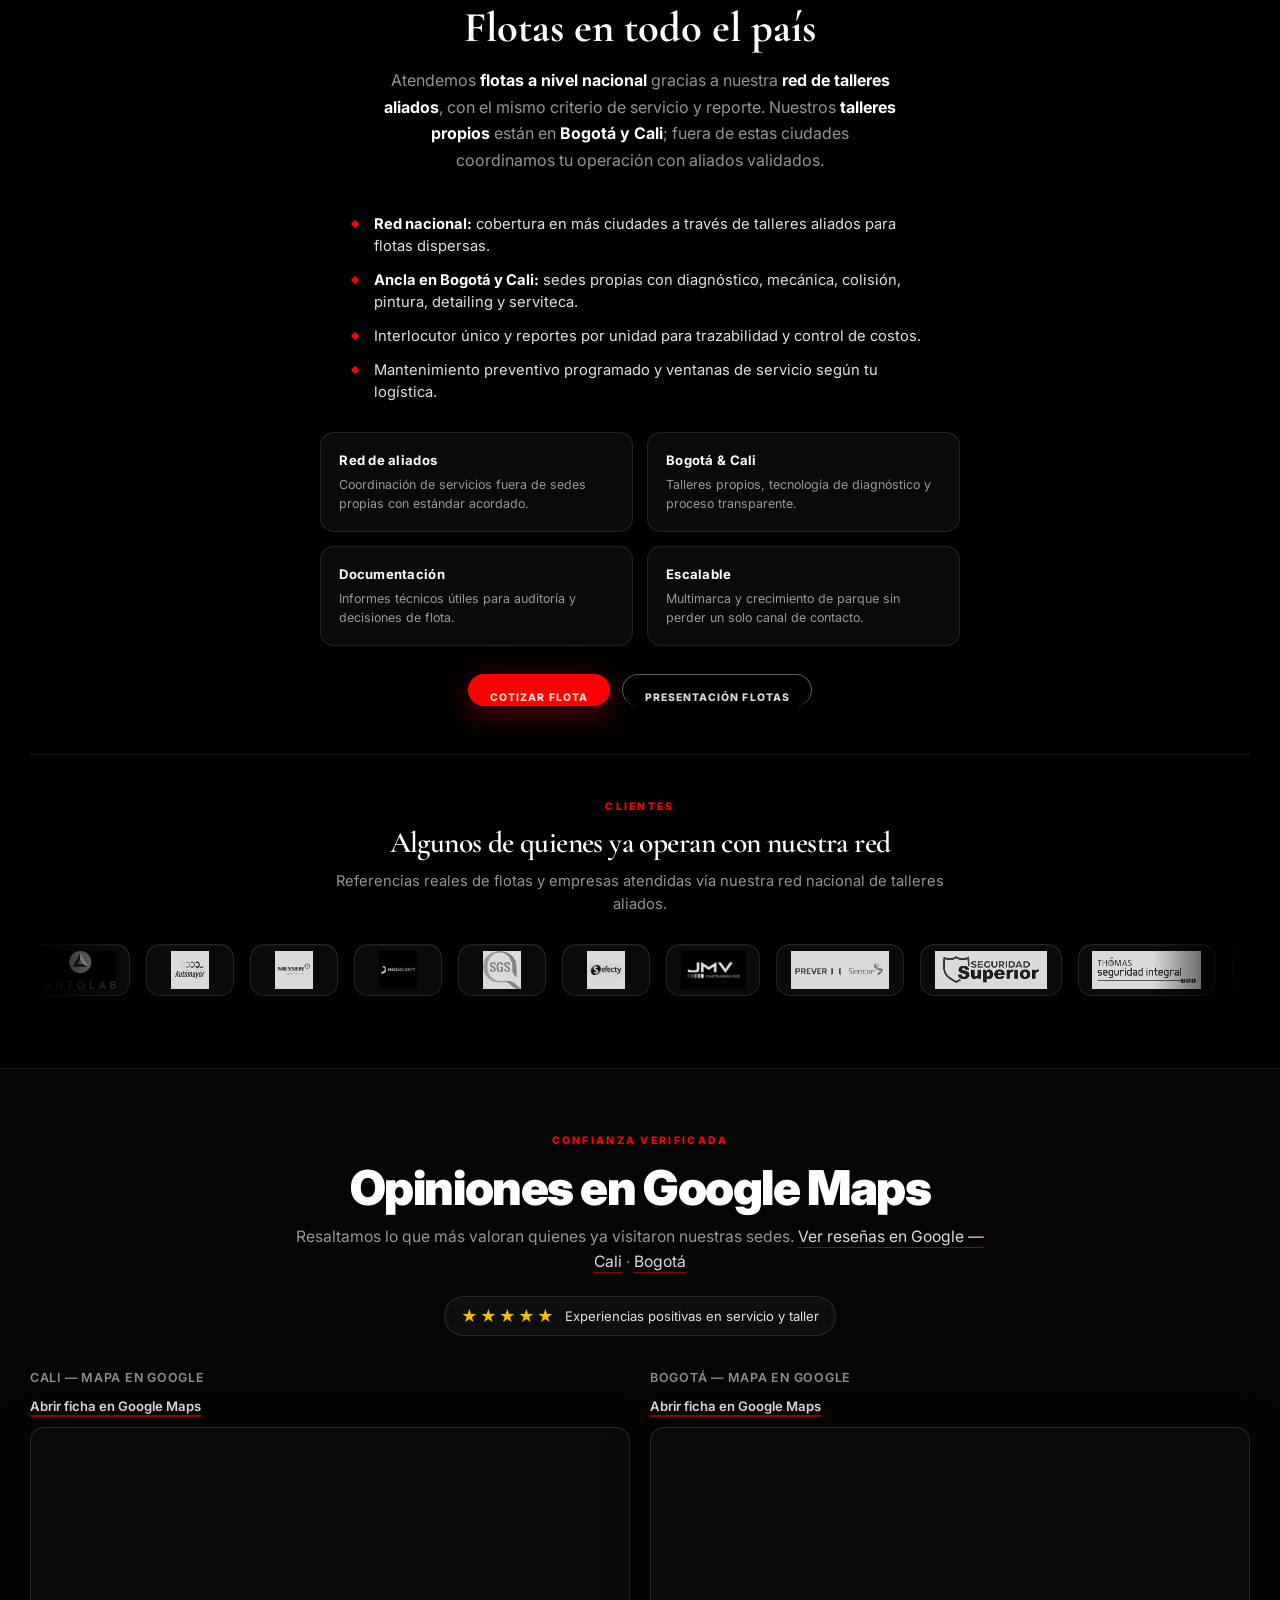
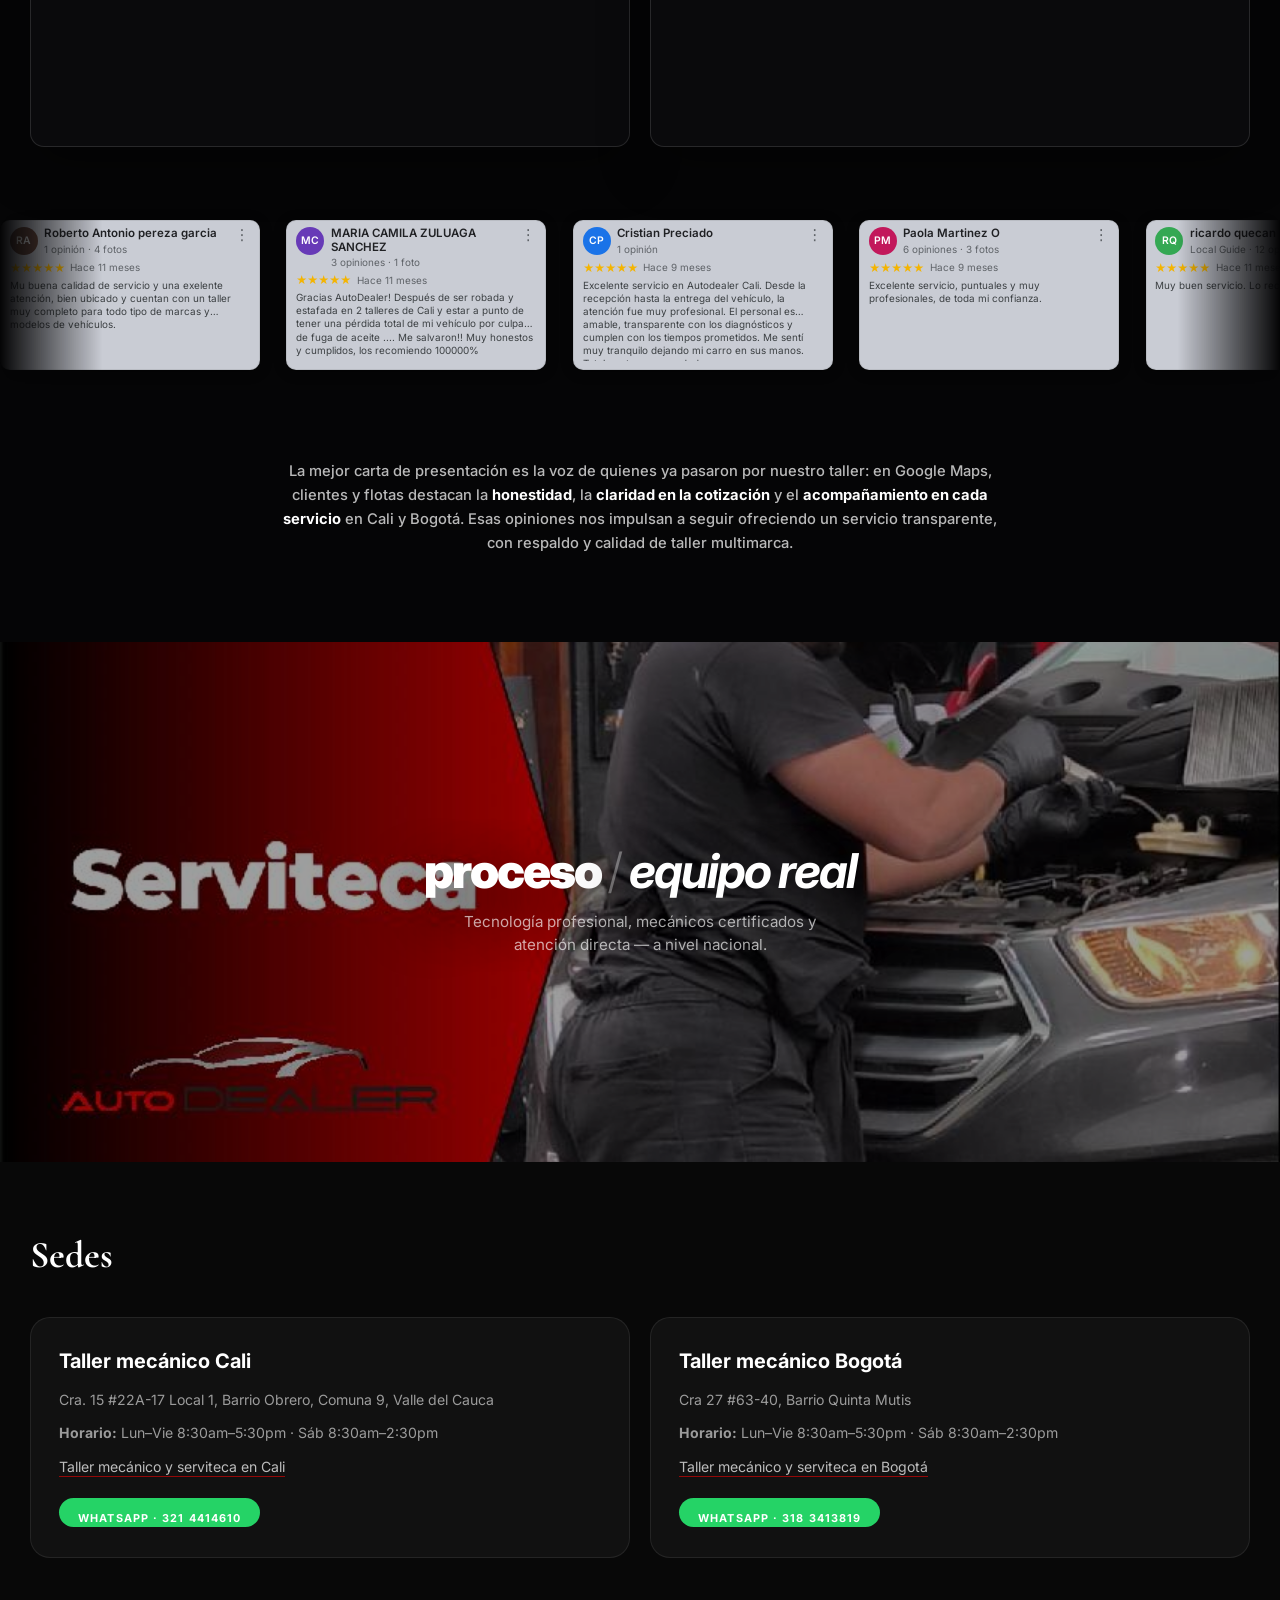
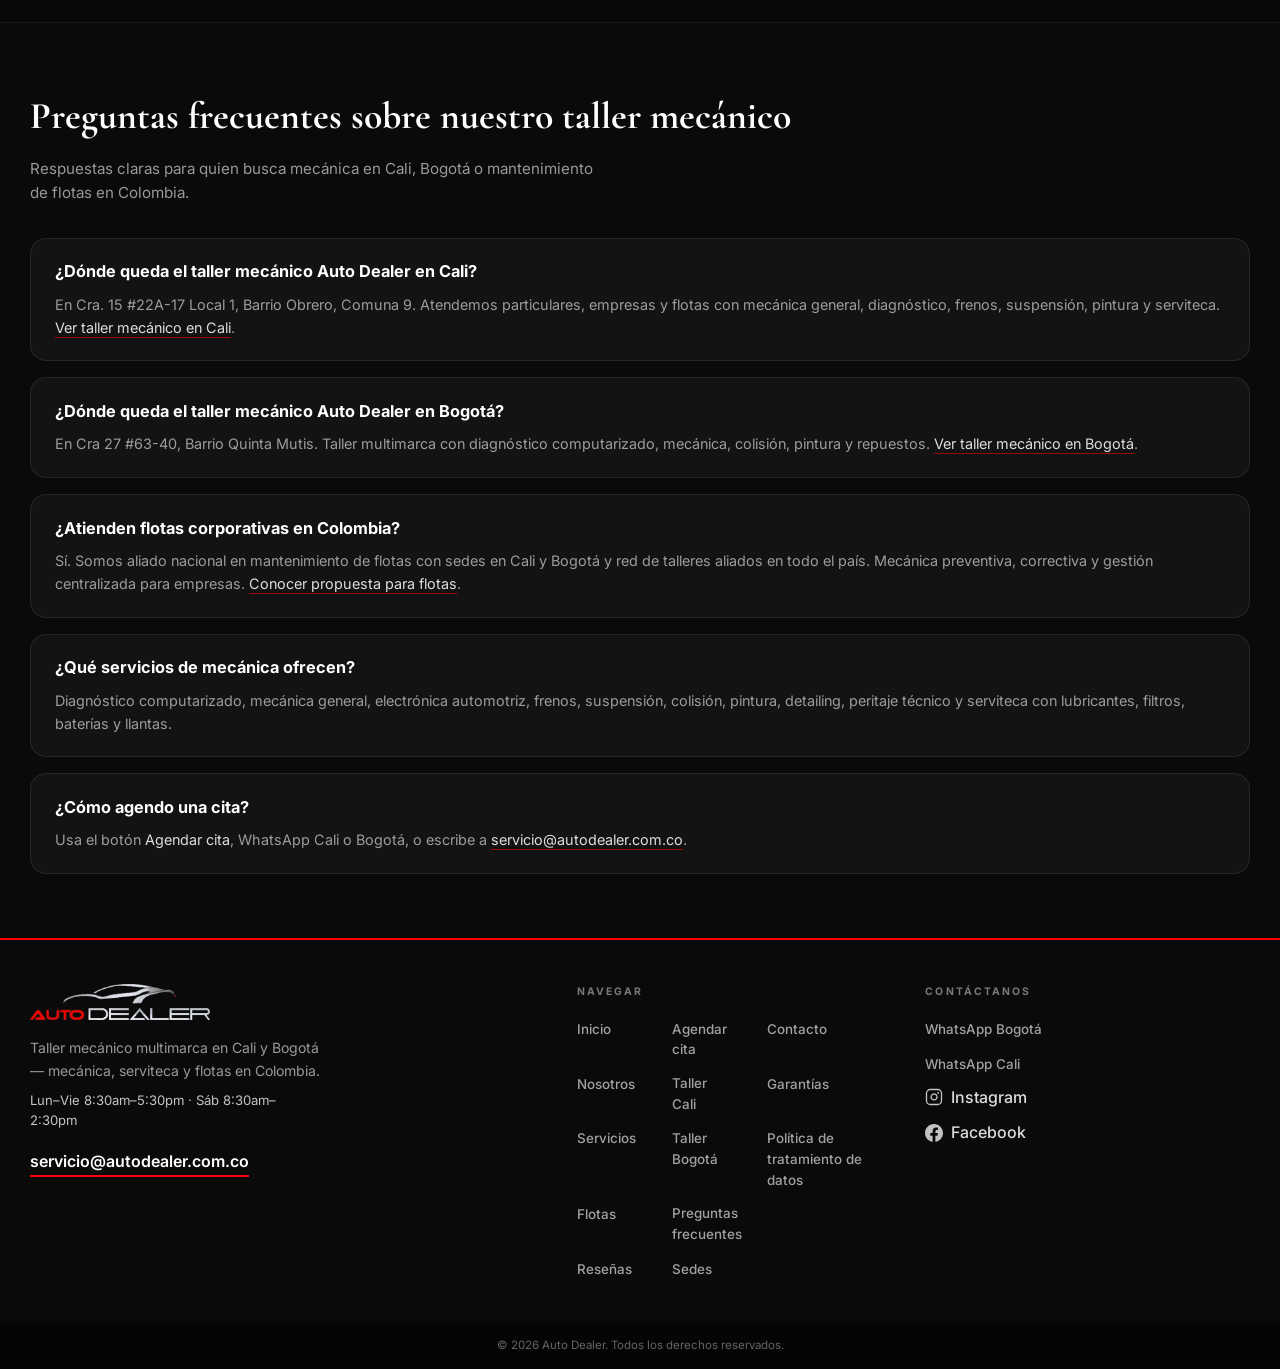
==== commit 9cc64823: "Optimiza SEO para búsquedas de taller mecánico y flotas en Colombia. Mejora titles, meta, schema FAQ" ====
--- a/index.html
+++ b/index.html
@@ -3,8 +3,8 @@
 <head>
   <meta charset="UTF-8" />
   <meta name="viewport" content="width=device-width, initial-scale=1.0" />
-  <meta name="description" content="Taller multimarca y serviteca en Cali y Bogotá: diagnóstico computarizado, mecánica, frenos, suspensión, pintura y detailing. Flotas con red nacional. Agenda cita en Auto Dealer." />
-  <title>Auto Dealer | Taller multimarca — Cali &amp; Bogotá</title>
+  <meta name="description" content="Taller mecánico multimarca en Cali y Bogotá, Colombia. Mecánica general, diagnóstico computarizado, frenos, suspensión, pintura, detailing y serviteca para particulares. Mantenimiento de flotas corporativas con red nacional. Agenda cita en Auto Dealer." />
+  <title>Taller mecánico Cali y Bogotá | Mecánica, serviteca y flotas | Auto Dealer Colombia</title>
   <link rel="canonical" href="https://autodealer.com.co/" />
   <!-- Favicon: logo completo escalado (no recorte del auto a 32px) -->
   <link rel="icon" type="image/png" href="favicon-16.png" sizes="16x16" />
@@ -17,15 +17,15 @@
   <meta property="og:locale" content="es_CO" />
   <meta property="og:url" content="https://autodealer.com.co/" />
   <meta property="og:site_name" content="Auto Dealer" />
-  <meta property="og:title" content="Auto Dealer | Taller multimarca — Cali &amp; Bogotá" />
-  <meta property="og:description" content="Taller multimarca y serviteca en Cali y Bogotá: diagnóstico, mecánica, frenos, suspensión, pintura y detailing. Flotas con red nacional." />
+  <meta property="og:title" content="Taller mecánico Cali y Bogotá | Mecánica, serviteca y flotas | Auto Dealer" />
+  <meta property="og:description" content="Taller mecánico multimarca en Cali y Bogotá: mecánica, diagnóstico, frenos, suspensión, pintura y serviteca. Mantenimiento de flotas corporativas en Colombia." />
   <meta property="og:image" content="https://autodealer.com.co/Bibliotecaimagenesautodealer/hero-lift-poster.jpg" />
   <meta property="og:image:width" content="1920" />
   <meta property="og:image:height" content="1080" />
   <meta property="og:image:alt" content="Auto Dealer — instantánea del video del taller (elevación)" />
   <meta name="twitter:card" content="summary_large_image" />
-  <meta name="twitter:title" content="Auto Dealer | Taller multimarca — Cali &amp; Bogotá" />
-  <meta name="twitter:description" content="Taller multimarca y serviteca en Cali y Bogotá: diagnóstico, mecánica, frenos, suspensión y pintura. Flotas con cobertura nacional." />
+  <meta name="twitter:title" content="Taller mecánico Cali y Bogotá | Auto Dealer Colombia" />
+  <meta name="twitter:description" content="Mecánica general, diagnóstico, frenos, suspensión, pintura y serviteca en Cali y Bogotá. Flotas corporativas con cobertura nacional." />
   <meta name="twitter:image" content="https://autodealer.com.co/Bibliotecaimagenesautodealer/hero-lift-poster.jpg" />
   <link rel="preconnect" href="https://fonts.googleapis.com" />
   <link rel="preconnect" href="https://fonts.gstatic.com" crossorigin />
@@ -1801,6 +1801,54 @@
       border-radius: 999px;
     }
 
+    /* —— FAQ SEO —— */
+    .faq {
+      padding: 4rem 0;
+      background: #0a0a0a;
+      border-top: 1px solid rgba(255, 255, 255, 0.06);
+    }
+
+    .faq h2 {
+      font-family: var(--font-serif);
+      font-size: clamp(1.85rem, 3vw, 2.35rem);
+      margin: 0 0 0.75rem;
+    }
+
+    .faq__intro {
+      margin: 0 0 2rem;
+      max-width: 58ch;
+      color: var(--text-muted);
+      font-size: 0.95rem;
+      line-height: 1.6;
+    }
+
+    .faq__list {
+      display: grid;
+      gap: 1rem;
+    }
+
+    .faq__item {
+      padding: 1.35rem 1.5rem;
+      border-radius: 16px;
+      background: rgba(255, 255, 255, 0.04);
+      border: 1px solid rgba(255, 255, 255, 0.08);
+    }
+
+    .faq__item h3 {
+      margin: 0 0 0.65rem;
+      font-size: 1.02rem;
+      line-height: 1.35;
+    }
+
+    .faq__item p {
+      margin: 0;
+      font-size: 0.9rem;
+      color: var(--text-muted);
+      line-height: 1.6;
+    }
+
+    .faq__item a { color: #fff; }
+
     .footer__brand-tagline {
       margin: 0 0 0.55rem;
       font-size: 0.88rem;
@@ -2139,6 +2187,7 @@
         "@id": "https://autodealer.com.co/#organization",
         "name": "Auto Dealer",
         "url": "https://autodealer.com.co/",
+        "description": "Taller mecánico multimarca en Cali y Bogotá, Colombia. Mecánica general, diagnóstico computarizado, serviteca y mantenimiento de flotas corporativas con red nacional.",
         "logo": "https://autodealer.com.co/Bibliotecaimagenesautodealer/logo.png",
         "image": "https://autodealer.com.co/Bibliotecaimagenesautodealer/hero-lift-poster.jpg",
         "email": "servicio@autodealer.com.co",
@@ -2151,6 +2200,7 @@
         "@type": "AutoRepair",
         "@id": "https://autodealer.com.co/#sede-cali",
         "name": "Auto Dealer — Cali",
+        "description": "Taller mecánico multimarca y serviteca en Cali, Valle del Cauca. Mecánica general, diagnóstico computarizado, frenos, suspensión, pintura y detailing.",
         "url": "https://autodealer.com.co/taller-cali/",
         "image": "https://autodealer.com.co/Bibliotecaimagenesautodealer/hero-lift-poster.jpg",
         "telephone": "+573214414610",
@@ -2190,6 +2240,7 @@
         "@type": "AutoRepair",
         "@id": "https://autodealer.com.co/#sede-bogota",
         "name": "Auto Dealer — Bogotá",
+        "description": "Taller mecánico multimarca y serviteca en Bogotá, Quinta Mutis. Mecánica general, diagnóstico computarizado, frenos, suspensión, pintura y detailing.",
         "url": "https://autodealer.com.co/taller-bogota/",
         "image": "https://autodealer.com.co/Bibliotecaimagenesautodealer/hero-lift-poster.jpg",
         "telephone": "+573183419819",
@@ -2222,6 +2273,61 @@
             "dayOfWeek": "Saturday",
             "opens": "08:30",
             "closes": "14:30"
+          }
+        ]
+      },
+      {
+        "@type": "WebSite",
+        "@id": "https://autodealer.com.co/#website",
+        "url": "https://autodealer.com.co/",
+        "name": "Auto Dealer — Taller mecánico Cali y Bogotá",
+        "description": "Taller mecánico multimarca, serviteca y mantenimiento de flotas en Colombia.",
+        "publisher": { "@id": "https://autodealer.com.co/#organization" },
+        "inLanguage": "es-CO"
+      },
+      {
+        "@type": "FAQPage",
+        "@id": "https://autodealer.com.co/#faq",
+        "mainEntity": [
+          {
+            "@type": "Question",
+            "name": "¿Dónde queda el taller mecánico Auto Dealer en Cali?",
+            "acceptedAnswer": {
+              "@type": "Answer",
+              "text": "Auto Dealer Cali está en Cra. 15 #22A-17 Local 1, Barrio Obrero, Comuna 9. Atendemos mecánica general, diagnóstico computarizado, frenos, suspensión, pintura, detailing y serviteca. Horario: Lun–Vie 8:30am–5:30pm, Sáb 8:30am–2:30pm."
+            }
+          },
+          {
+            "@type": "Question",
+            "name": "¿Dónde queda el taller mecánico Auto Dealer en Bogotá?",
+            "acceptedAnswer": {
+              "@type": "Answer",
+              "text": "Auto Dealer Bogotá está en Cra 27 #63-40, Barrio Quinta Mutis. Ofrecemos mecánica multimarca, diagnóstico, frenos, suspensión, colisión, pintura y serviteca. Horario: Lun–Vie 8:30am–5:30pm, Sáb 8:30am–2:30pm."
+            }
+          },
+          {
+            "@type": "Question",
+            "name": "¿Auto Dealer atiende flotas corporativas en Colombia?",
+            "acceptedAnswer": {
+              "@type": "Answer",
+              "text": "Sí. Auto Dealer es aliado nacional en mantenimiento de flotas corporativas con sedes propias en Cali y Bogotá y red de talleres aliados en todo el país. Ofrecemos mecánica preventiva y correctiva, gestión centralizada y documentación para empresas."
+            }
+          },
+          {
+            "@type": "Question",
+            "name": "¿Qué servicios ofrece el taller mecánico Auto Dealer?",
+            "acceptedAnswer": {
+              "@type": "Answer",
+              "text": "Diagnóstico computarizado, mecánica general, electrónica automotriz, frenos, suspensión y dirección, colisión, pintura, detailing, peritaje técnico y serviteca con repuestos, lubricantes, baterías y llantas."
+            }
+          },
+          {
+            "@type": "Question",
+            "name": "¿Cómo agendo una cita en Auto Dealer?",
+            "acceptedAnswer": {
+              "@type": "Answer",
+              "text": "Puedes agendar cita en autodealer.com.co desde el botón Agendar cita, por WhatsApp en Cali (+57 321 441 4610) o Bogotá (+57 318 341 9819), o escribiendo a servicio@autodealer.com.co."
+            }
           }
         ]
       }
@@ -2311,10 +2417,10 @@
             </div>
             <p class="hero-pro__eyebrow reveal">Taller multimarca · Talleres propios Bogotá &amp; Cali · Flotas con cobertura nacional</p>
             <h1 class="hero-pro__mega reveal">
-              Un taller para tu carro. Una <span class="hero-pro__mega-red">red</span> para tu flota.
+              Taller mecánico multimarca en Cali y Bogotá
             </h1>
             <p class="hero-pro__mega-sub reveal">
-              Sedes propias en Bogotá y Cali. Red de talleres aliados a nivel nacional. Mecánica, diagnóstico, frenos, suspensión, colisión, pintura, detailing y serviteca para particulares y empresas.
+              Un taller para tu carro. Una <strong style="color:#fff;font-weight:700">red</strong> para tu flota. Sedes propias en Bogotá y Cali, red de talleres aliados a nivel nacional. Mecánica, diagnóstico, frenos, suspensión, colisión, pintura, detailing y serviteca para particulares y empresas.
             </p>
             <div class="hero-pro__ctas reveal" style="--d:60ms">
               <a class="hero-pro__btn hero-pro__btn--primary" href="#agendar" data-agendar-modal>Agendar cita</a>
@@ -2705,9 +2811,9 @@
             <h2 id="greviews-title">Opiniones en Google Maps</h2>
             <p class="greviews__sub">
               Resaltamos lo que más valoran quienes ya visitaron nuestras sedes.
-              <a href="https://www.google.com/maps/search/?api=1&amp;query=Auto+Dealer+Cra.+15+%2322A-17+Local+1+Cali+Colombia" rel="noopener noreferrer" target="_blank">Ver reseñas en Google — Cali</a>
+              <a href="taller-cali/">Ver reseñas en Google — Cali</a>
               ·
-              <a href="https://www.google.com/maps/search/?api=1&amp;query=Auto+Dealer+Cra+27+%2363-40+Bogota+Colombia" rel="noopener noreferrer" target="_blank">Bogotá</a>
+              <a href="taller-bogota/">Bogotá</a>
             </p>
             <div class="greviews__rating reveal" style="--d:20ms" aria-label="Calificación destacada cinco estrellas">
               <span class="greviews__stars" aria-hidden="true"><span>★</span><span>★</span><span>★</span><span>★</span><span>★</span></span>
@@ -2971,18 +3077,47 @@
           <h2 class="reveal">Sedes</h2>
           <div class="sedes__grid">
             <article class="sede reveal">
-              <h3>Cali</h3>
+              <h3>Taller mecánico Cali</h3>
               <p>Cra. 15 #22A-17 Local 1, Barrio Obrero, Comuna 9, Valle del Cauca</p>
               <p><strong>Horario:</strong> Lun–Vie 8:30am–5:30pm · Sáb 8:30am–2:30pm</p>
               <p><a href="taller-cali/">Taller mecánico y serviteca en Cali</a></p>
               <a class="wa" href="https://api.whatsapp.com/send?phone=573214414610">WhatsApp · 321 4414610</a>
             </article>
             <article class="sede reveal" style="--d:60ms">
-              <h3>Bogotá</h3>
+              <h3>Taller mecánico Bogotá</h3>
               <p>Cra 27 #63-40, Barrio Quinta Mutis</p>
               <p><strong>Horario:</strong> Lun–Vie 8:30am–5:30pm · Sáb 8:30am–2:30pm</p>
               <p><a href="taller-bogota/">Taller mecánico y serviteca en Bogotá</a></p>
               <a class="wa" href="https://api.whatsapp.com/send?phone=573183419819">WhatsApp · 318 3413819</a>
+            </article>
+          </div>
+        </div>
+      </section>
+
+      <section class="faq" id="preguntas-frecuentes" aria-labelledby="faq-title">
+        <div class="container">
+          <h2 id="faq-title" class="reveal">Preguntas frecuentes sobre nuestro taller mecánico</h2>
+          <p class="faq__intro reveal">Respuestas claras para quien busca mecánica en Cali, Bogotá o mantenimiento de flotas en Colombia.</p>
+          <div class="faq__list">
+            <article class="faq__item reveal">
+              <h3>¿Dónde queda el taller mecánico Auto Dealer en Cali?</h3>
+              <p>En Cra. 15 #22A-17 Local 1, Barrio Obrero, Comuna 9. Atendemos particulares, empresas y flotas con mecánica general, diagnóstico, frenos, suspensión, pintura y serviteca. <a href="taller-cali/">Ver taller mecánico en Cali</a>.</p>
+            </article>
+            <article class="faq__item reveal">
+              <h3>¿Dónde queda el taller mecánico Auto Dealer en Bogotá?</h3>
+              <p>En Cra 27 #63-40, Barrio Quinta Mutis. Taller multimarca con diagnóstico computarizado, mecánica, colisión, pintura y repuestos. <a href="taller-bogota/">Ver taller mecánico en Bogotá</a>.</p>
+            </article>
+            <article class="faq__item reveal">
+              <h3>¿Atienden flotas corporativas en Colombia?</h3>
+              <p>Sí. Somos aliado nacional en mantenimiento de flotas con sedes en Cali y Bogotá y red de talleres aliados en todo el país. Mecánica preventiva, correctiva y gestión centralizada para empresas. <a href="CanalFlotas/">Conocer propuesta para flotas</a>.</p>
+            </article>
+            <article class="faq__item reveal">
+              <h3>¿Qué servicios de mecánica ofrecen?</h3>
+              <p>Diagnóstico computarizado, mecánica general, electrónica automotriz, frenos, suspensión, colisión, pintura, detailing, peritaje técnico y serviteca con lubricantes, filtros, baterías y llantas.</p>
+            </article>
+            <article class="faq__item reveal">
+              <h3>¿Cómo agendo una cita?</h3>
+              <p>Usa el botón <a href="#agendar" data-agendar-modal>Agendar cita</a>, WhatsApp Cali o Bogotá, o escribe a <a href="mailto:servicio@autodealer.com.co">servicio@autodealer.com.co</a>.</p>
             </article>
           </div>
         </div>
@@ -3003,7 +3138,7 @@
                 />
                 <span class="logo-shine__sweep" aria-hidden="true"></span>
               </span>
-              <p class="footer__brand-tagline">Taller multimarca — cobertura nacional.</p>
+              <p class="footer__brand-tagline">Taller mecánico multimarca en Cali y Bogotá — mecánica, serviteca y flotas en Colombia.</p>
               <p class="footer__hours">Lun–Vie 8:30am–5:30pm · Sáb 8:30am–2:30pm</p>
               <a class="mail" href="mailto:servicio@autodealer.com.co">servicio@autodealer.com.co</a>
             </div>
@@ -3020,6 +3155,7 @@
                     <li><a href="#agendar" data-agendar-modal>Agendar cita</a></li>
                     <li><a href="taller-cali/">Taller Cali</a></li>
                     <li><a href="taller-bogota/">Taller Bogotá</a></li>
+                    <li><a href="#preguntas-frecuentes">Preguntas frecuentes</a></li>
                     <li><a href="#sedes">Sedes</a></li>
                     <li><a href="#contacto">Contacto</a></li>
                     <li><a href="Garantias/">Garantías</a></li>
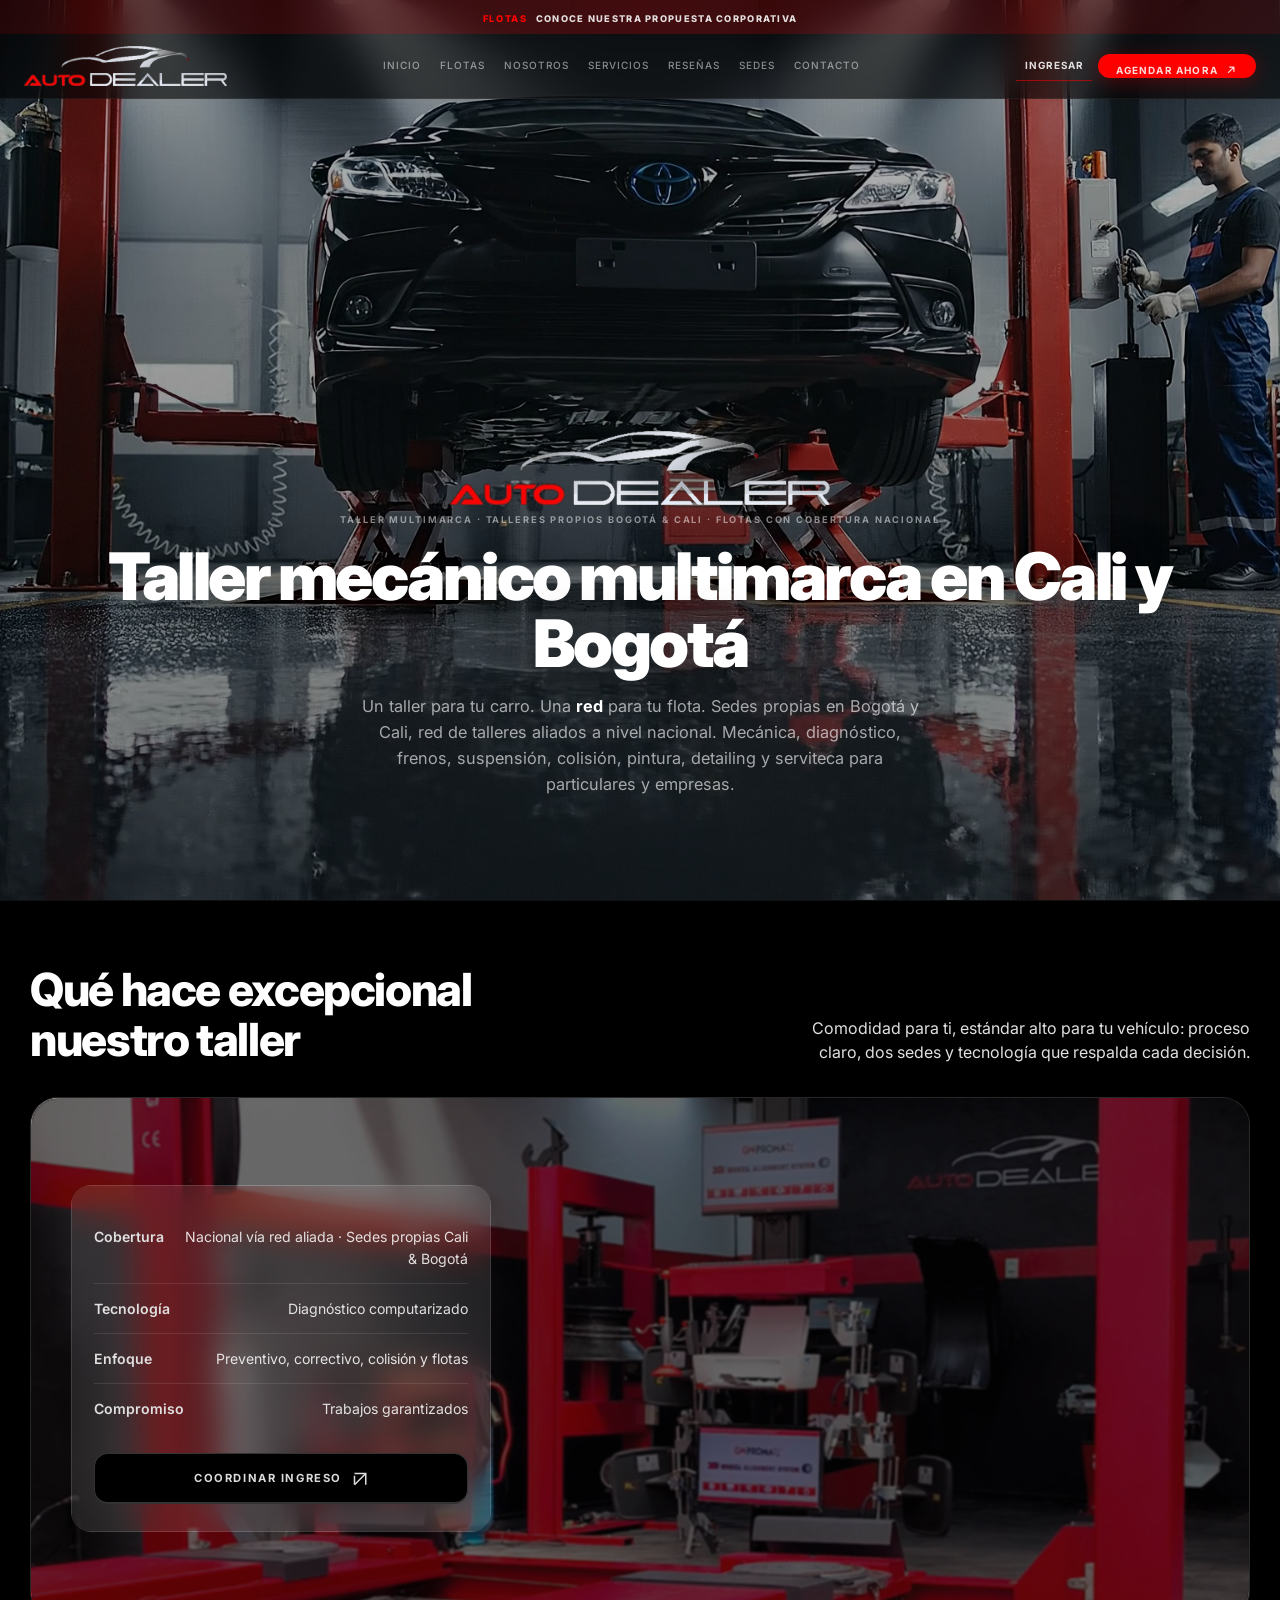
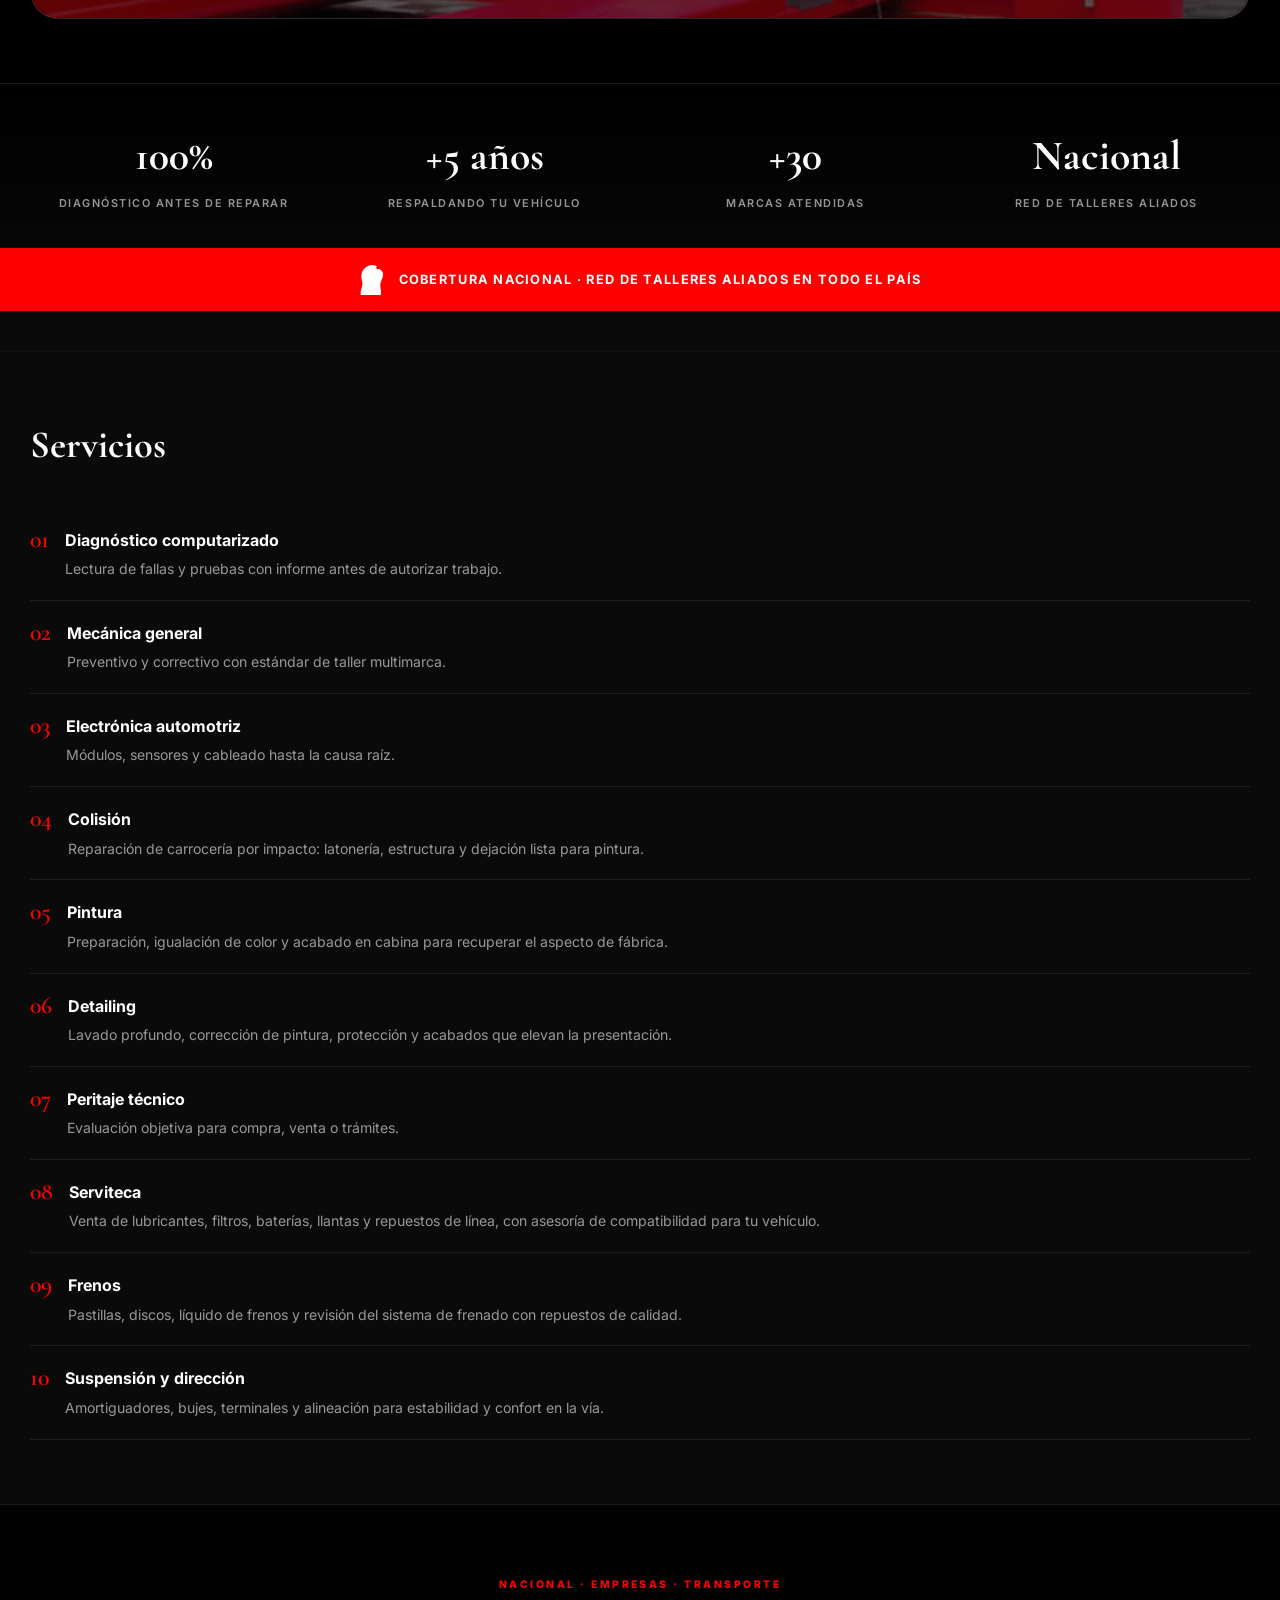
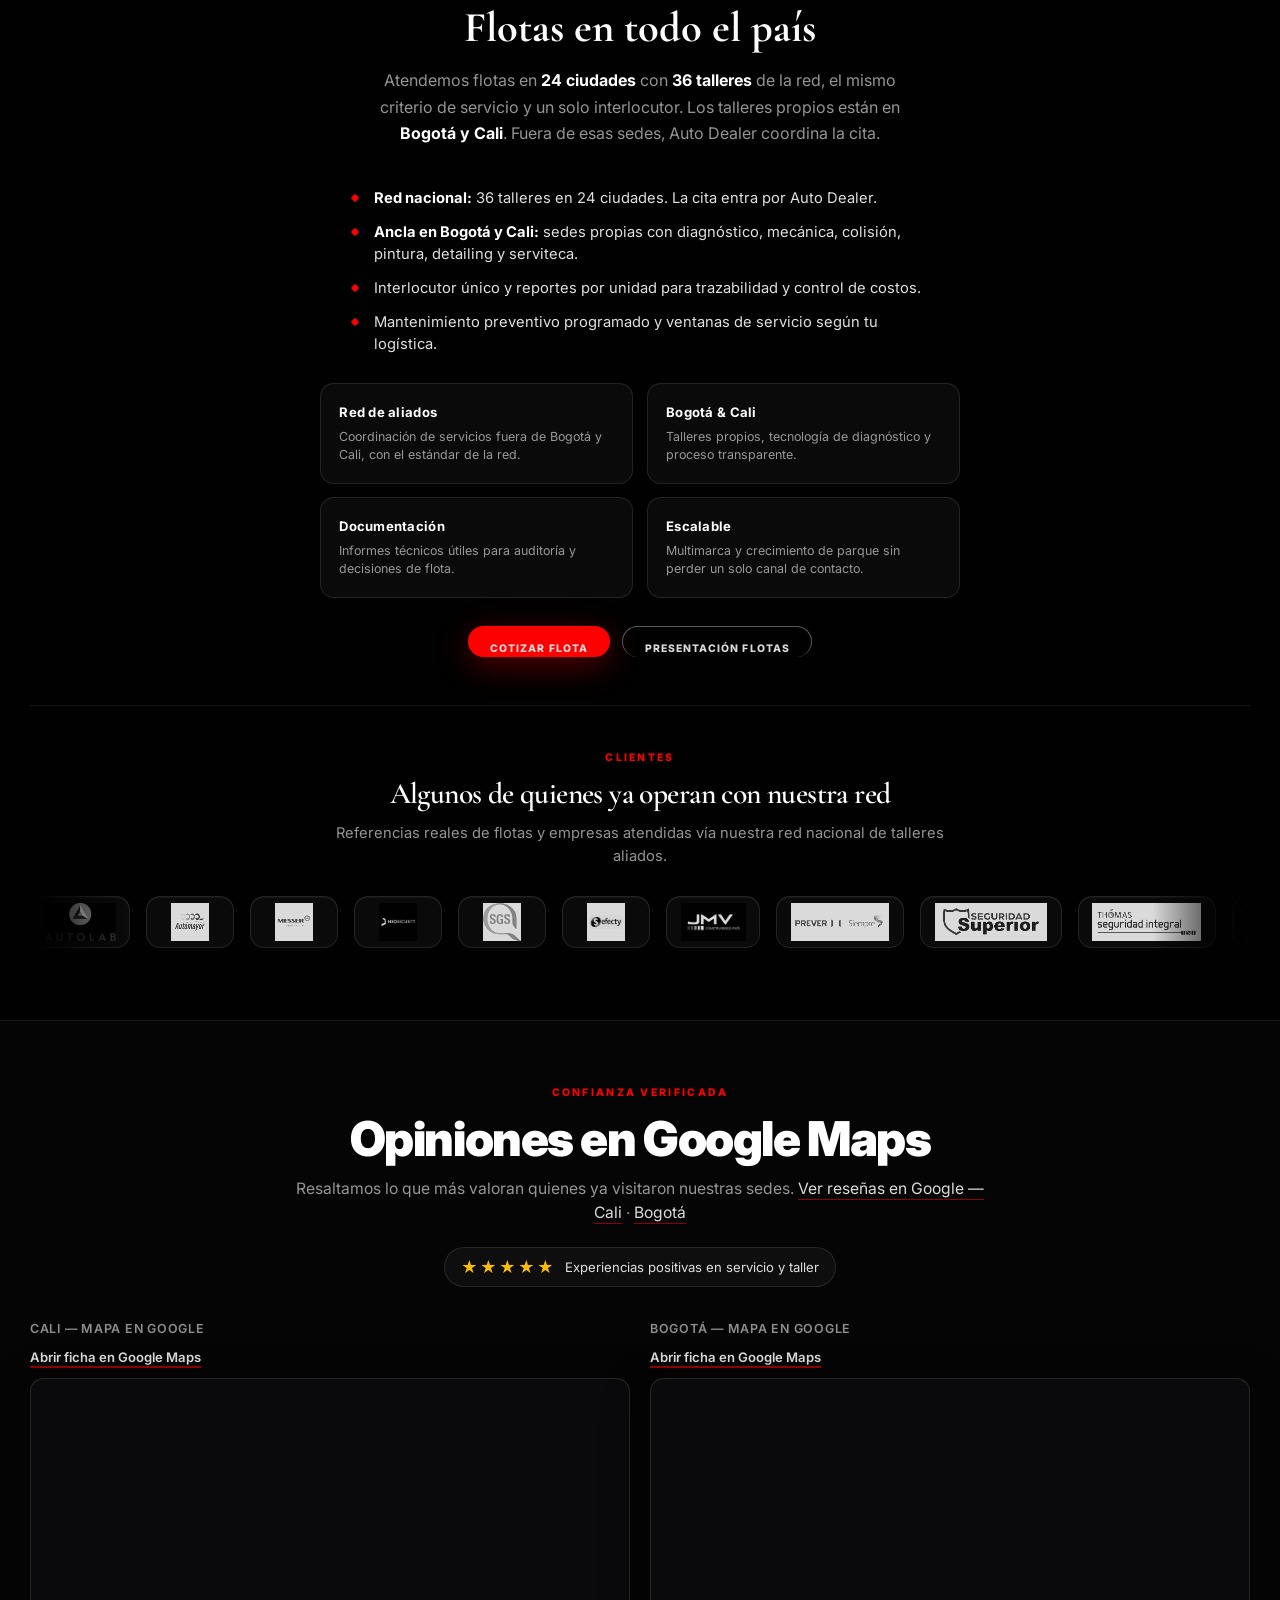
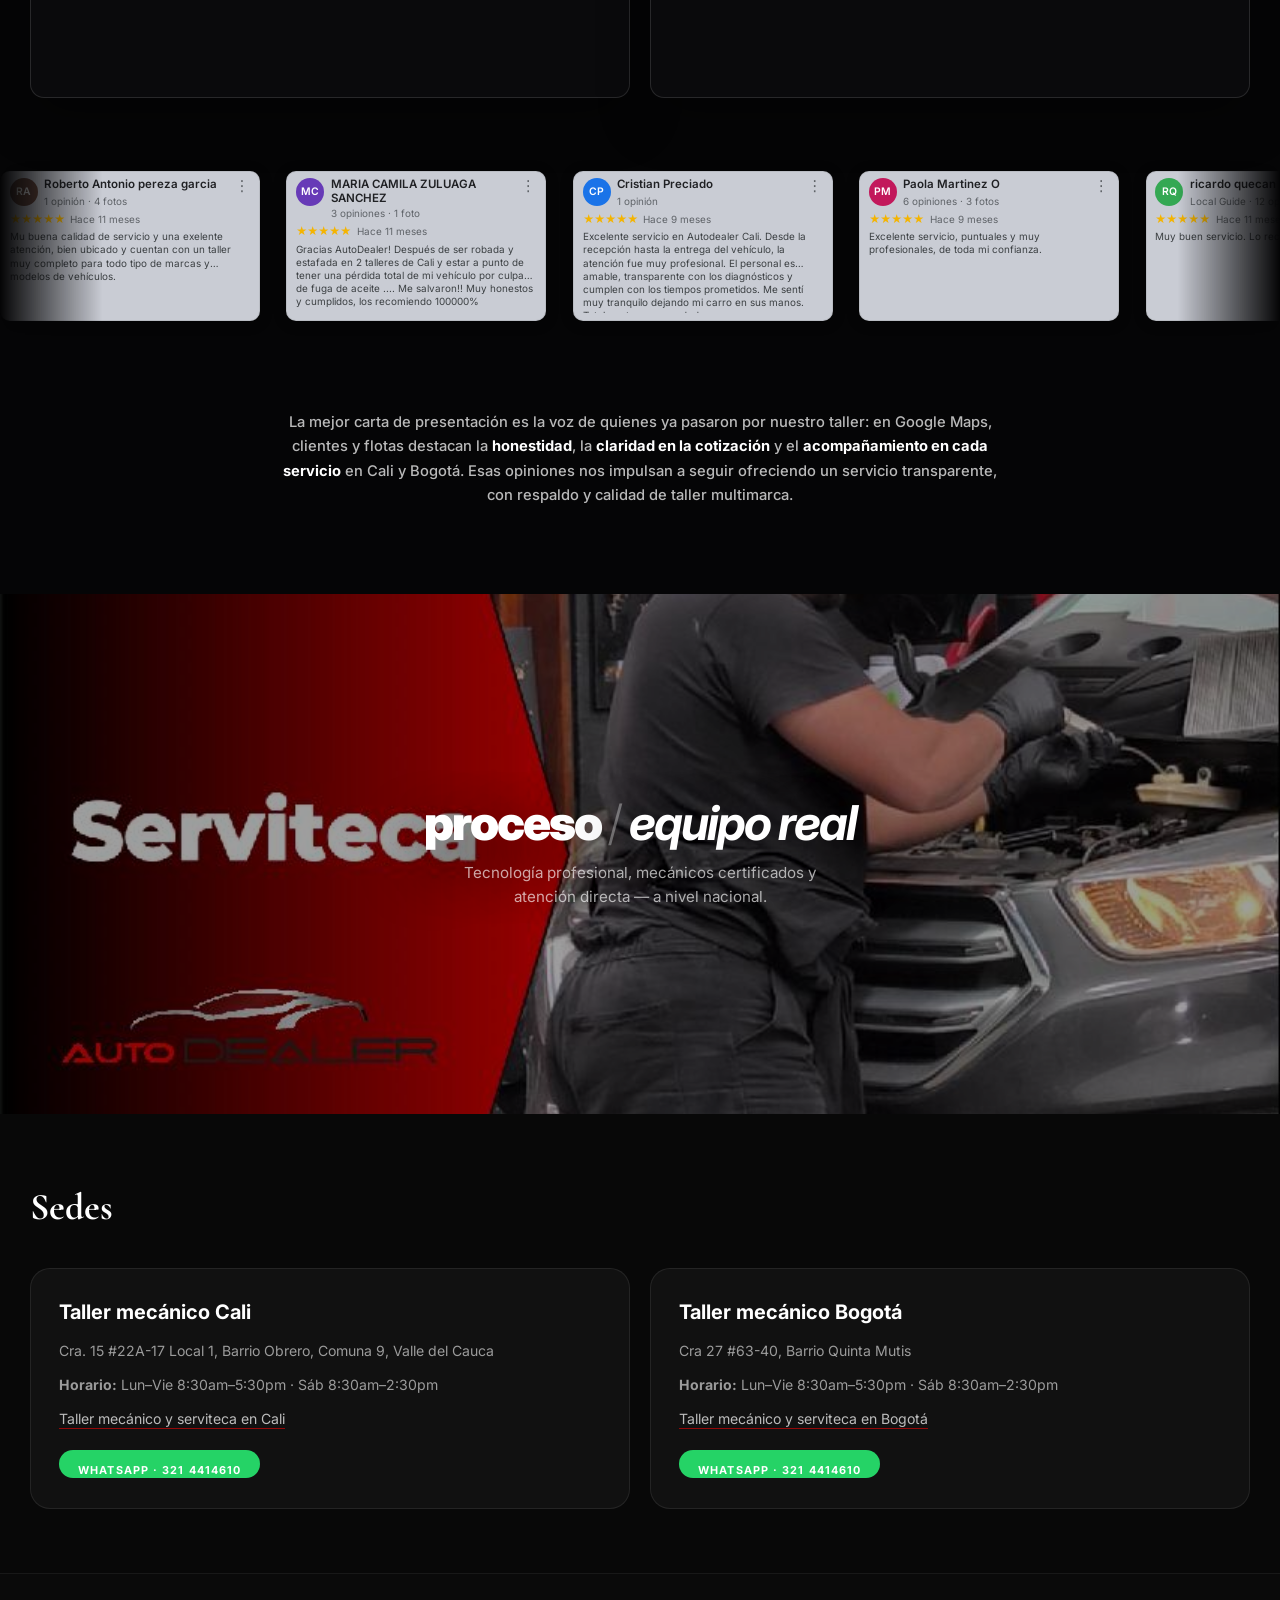
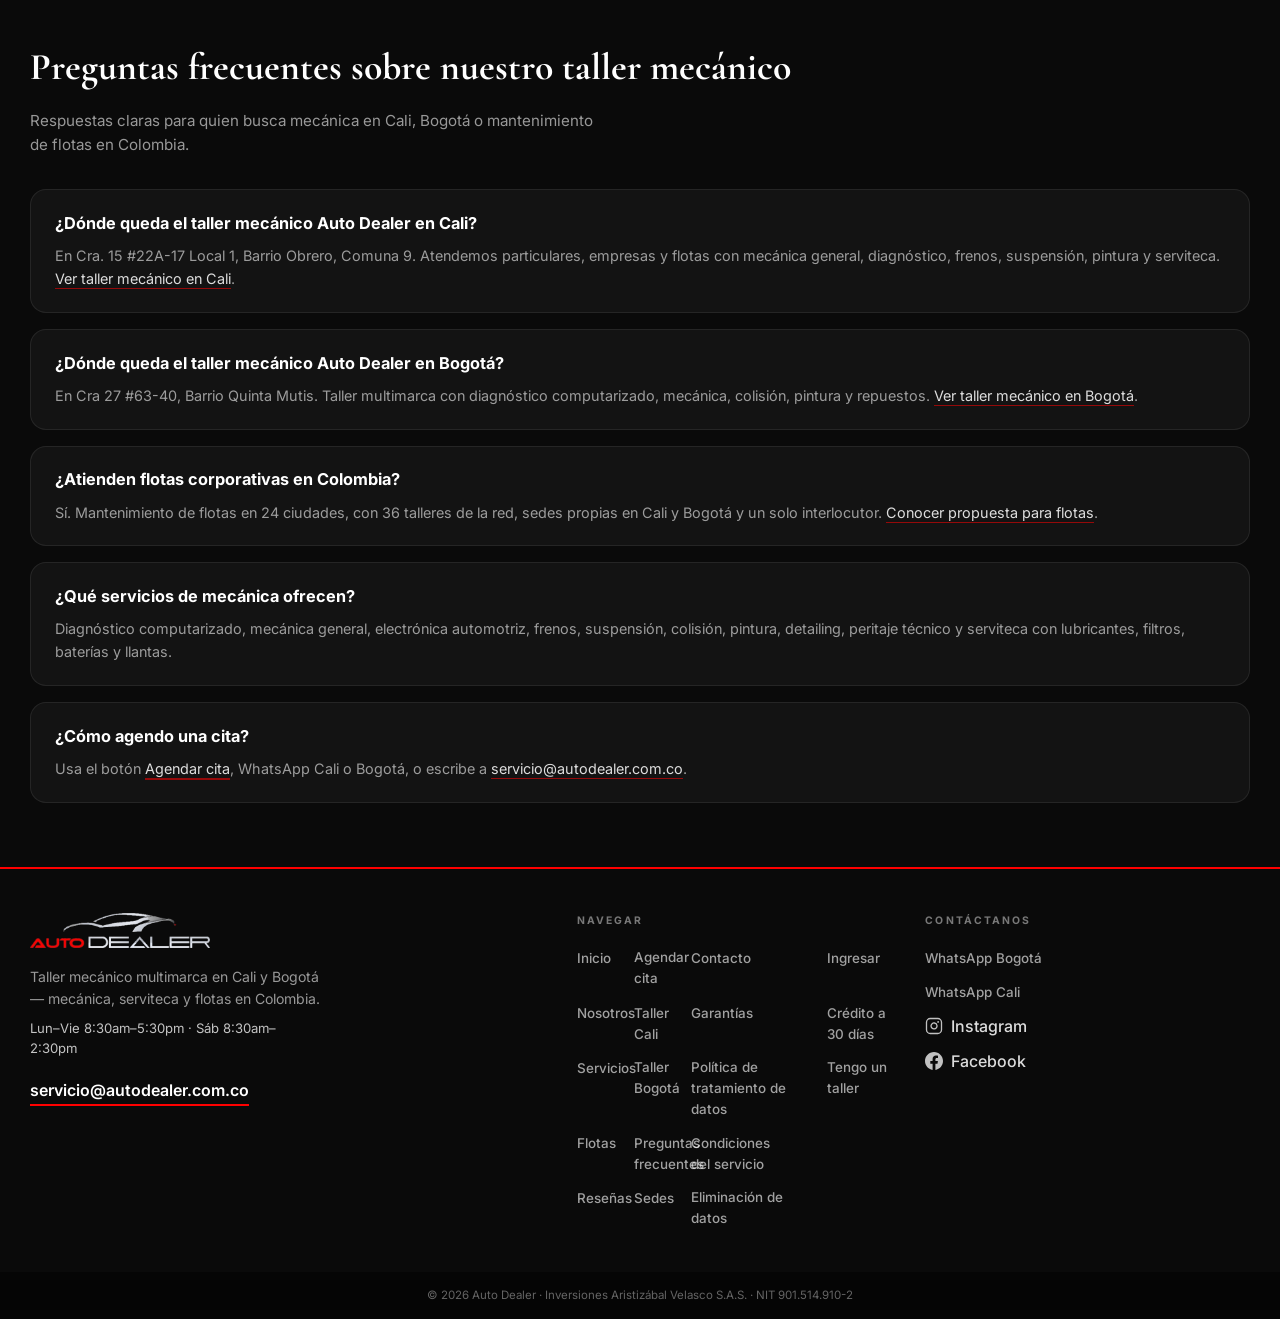
==== commit f94bc2fb: "Publica condiciones del servicio y eliminación de datos, y alinea la web con la red de flotas. EOF  " ====
--- a/index.html
+++ b/index.html
@@ -1,6 +1,14 @@
 <!DOCTYPE html>
 <html lang="es-CO">
 <head>
+<!-- Google tag (gtag.js) -->
+<script async src="https://www.googletagmanager.com/gtag/js?id=AW-10783749991"></script>
+<script>
+  window.dataLayer = window.dataLayer || [];
+  function gtag(){dataLayer.push(arguments);}
+  gtag('js', new Date());
+  gtag('config', 'AW-10783749991');
+</script>
   <meta charset="UTF-8" />
   <meta name="viewport" content="width=device-width, initial-scale=1.0" />
   <meta name="description" content="Taller mecánico multimarca en Cali y Bogotá, Colombia. Mecánica general, diagnóstico computarizado, frenos, suspensión, pintura, detailing y serviteca para particulares. Mantenimiento de flotas corporativas con red nacional. Agenda cita en Auto Dealer." />
@@ -258,6 +266,22 @@
       z-index: 2;
     }
 
+    .nav__login {
+      display: none;
+      color: #fff;
+      font-size: 0.62rem;
+      font-weight: 700;
+      letter-spacing: 0.1em;
+      text-transform: uppercase;
+      text-decoration: none;
+      padding: 0.45rem 0.55rem;
+      white-space: nowrap;
+    }
+
+    @media (min-width: 900px) {
+      .nav__login { display: inline-flex; }
+    }
+
     .nav__cta {
       display: inline-flex;
       align-items: center;
@@ -2177,7 +2201,7 @@
       line-height: 1.45;
     }
   </style>
-  <link rel="stylesheet" href="site-links.css?v=3" />
+  <link rel="stylesheet" href="site-links.css?v=4" />
   <script type="application/ld+json">
   {
     "@context": "https://schema.org",
@@ -2243,7 +2267,7 @@
         "description": "Taller mecánico multimarca y serviteca en Bogotá, Quinta Mutis. Mecánica general, diagnóstico computarizado, frenos, suspensión, pintura y detailing.",
         "url": "https://autodealer.com.co/taller-bogota/",
         "image": "https://autodealer.com.co/Bibliotecaimagenesautodealer/hero-lift-poster.jpg",
-        "telephone": "+573183419819",
+        "telephone": "+573214414610",
         "email": "servicio@autodealer.com.co",
         "priceRange": "$$",
         "areaServed": { "@type": "City", "name": "Bogotá" },
@@ -2326,7 +2350,7 @@
             "name": "¿Cómo agendo una cita en Auto Dealer?",
             "acceptedAnswer": {
               "@type": "Answer",
-              "text": "Puedes agendar cita en autodealer.com.co desde el botón Agendar cita, por WhatsApp en Cali (+57 321 441 4610) o Bogotá (+57 318 341 9819), o escribiendo a servicio@autodealer.com.co."
+              "text": "Puedes agendar cita en autodealer.com.co desde el botón Agendar cita, por WhatsApp en Cali (+57 321 441 4610) o Bogotá (+57 321 441 4610), o escribiendo a servicio@autodealer.com.co."
             }
           }
         ]
@@ -2367,7 +2391,8 @@
           </nav>
         </div>
         <div class="nav__actions">
-          <a class="nav__cta" href="#agendar" data-agendar-modal aria-label="Agendar cita">
+          <a class="nav__login" href="https://appautodealer.com">Ingresar</a>
+          <a class="nav__cta" href="https://appautodealer.com/agendar" target="_blank" rel="noopener" aria-label="Agendar cita">
             <span class="nav__cta-text">Agendar ahora</span>
             <svg width="16" height="16" viewBox="0 0 24 24" fill="none" stroke="currentColor" stroke-width="2.2" aria-hidden="true">
               <path d="M7 17L17 7M17 7H9M17 7V15" />
@@ -2386,7 +2411,8 @@
         <a href="#resenas">Reseñas</a>
         <a href="#sedes">Sedes</a>
         <a href="#contacto">Contacto</a>
-        <a href="https://api.whatsapp.com/send?phone=573183419819&text=Hola%2C%20escribo%20desde%20la%20web." style="margin-top:0.35rem;padding:0.9rem;text-align:center;border-radius:12px;background:rgba(255,0,0,0.18);border:1px solid rgba(255,0,0,0.4);color:#fff;font-weight:700;font-size:0.8rem">WhatsApp rápido</a>
+        <a href="https://appautodealer.com">Ingresar</a>
+        <a href="https://api.whatsapp.com/send?phone=573214414610&text=Hola%2C%20escribo%20desde%20la%20web." style="margin-top:0.35rem;padding:0.9rem;text-align:center;border-radius:12px;background:rgba(255,0,0,0.18);border:1px solid rgba(255,0,0,0.4);color:#fff;font-weight:700;font-size:0.8rem">WhatsApp rápido</a>
       </nav>
     </header>
 
@@ -2423,8 +2449,8 @@
               Un taller para tu carro. Una <strong style="color:#fff;font-weight:700">red</strong> para tu flota. Sedes propias en Bogotá y Cali, red de talleres aliados a nivel nacional. Mecánica, diagnóstico, frenos, suspensión, colisión, pintura, detailing y serviteca para particulares y empresas.
             </p>
             <div class="hero-pro__ctas reveal" style="--d:60ms">
-              <a class="hero-pro__btn hero-pro__btn--primary" href="#agendar" data-agendar-modal>Agendar cita</a>
-              <a class="hero-pro__btn hero-pro__btn--ghost" href="https://api.whatsapp.com/send?phone=573183419819">WhatsApp Bogotá</a>
+              <a class="hero-pro__btn hero-pro__btn--primary" href="https://appautodealer.com/agendar" target="_blank" rel="noopener">Agendar cita</a>
+              <a class="hero-pro__btn hero-pro__btn--ghost" href="https://api.whatsapp.com/send?phone=573214414610">WhatsApp Bogotá</a>
               <a class="hero-pro__btn hero-pro__btn--ghost" href="https://api.whatsapp.com/send?phone=573214414610">WhatsApp Cali</a>
             </div>
           </div>
@@ -2462,12 +2488,12 @@
                   <div class="specs__row"><span>Tecnología</span><span>Diagnóstico computarizado</span></div>
                   <div class="specs__row"><span>Enfoque</span><span>Preventivo, correctivo, colisión y flotas</span></div>
                   <div class="specs__row"><span>Compromiso</span><span>Trabajos garantizados</span></div>
-                  <button type="button" class="specs__buy" data-scroll="#contacto">
+                  <a class="specs__buy" href="https://appautodealer.com/agendar" target="_blank" rel="noopener">
                     Coordinar ingreso
                     <svg width="18" height="18" viewBox="0 0 24 24" fill="none" stroke="currentColor" stroke-width="2" aria-hidden="true">
                       <path d="M6 6h15v15M6 21L21 6M6 21V9M21 6H9" />
                     </svg>
-                  </button>
+                  </a>
                 </div>
               </div>
             </div>
@@ -2580,15 +2606,15 @@
             <p class="flotas__tag">Nacional · empresas · transporte</p>
             <h2>Flotas en todo el país</h2>
             <p class="flotas__lead">
-              Atendemos <strong style="color:#fff">flotas a nivel nacional</strong> gracias a nuestra
-              <strong style="color:#fff">red de talleres aliados</strong>, con el mismo criterio de servicio y reporte.
-              Nuestros <strong style="color:#fff">talleres propios</strong> están en <strong style="color:#fff">Bogotá y Cali</strong>;
-              fuera de estas ciudades coordinamos tu operación con aliados validados.
+              Atendemos flotas en <strong style="color:#fff">24 ciudades</strong> con
+              <strong style="color:#fff">36 talleres</strong> de la red, el mismo criterio de servicio y un solo interlocutor.
+              Los talleres propios están en <strong style="color:#fff">Bogotá y Cali</strong>.
+              Fuera de esas sedes, Auto Dealer coordina la cita.
             </p>
           </header>
           <div class="flotas__body">
             <ul class="flotas__bullets reveal">
-              <li><strong style="color:#fff">Red nacional:</strong> cobertura en más ciudades a través de talleres aliados para flotas dispersas.</li>
+              <li><strong style="color:#fff">Red nacional:</strong> 36 talleres en 24 ciudades. La cita entra por Auto Dealer.</li>
               <li><strong style="color:#fff">Ancla en Bogotá y Cali:</strong> sedes propias con diagnóstico, mecánica, colisión, pintura, detailing y serviteca.</li>
               <li>Interlocutor único y reportes por unidad para trazabilidad y control de costos.</li>
               <li>Mantenimiento preventivo programado y ventanas de servicio según tu logística.</li>
@@ -2596,7 +2622,7 @@
             <div class="flotas__cards">
               <article class="flota-card reveal" style="--d:0ms">
                 <h3>Red de aliados</h3>
-                <p>Coordinación de servicios fuera de sedes propias con estándar acordado.</p>
+                <p>Coordinación de servicios fuera de Bogotá y Cali, con el estándar de la red.</p>
               </article>
               <article class="flota-card reveal" style="--d:40ms">
                 <h3>Bogotá &amp; Cali</h3>
@@ -2991,25 +3017,6 @@
                 </article>
                 <article class="gmap-card">
                   <div class="gmap-card__header">
-                    <div class="gmap-card__avatar" style="--a-bg:#795548" aria-label="Miguel Ángel Ortiz Sabogal">
-                      <span aria-hidden="true">MA</span>
-                    </div>
-                    <div class="gmap-card__who">
-                      <div class="gmap-card__name-row">
-                        <span class="gmap-card__name">Miguel Angel Ortiz Sabogal</span>
-                        <span class="gmap-card__kebab" aria-hidden="true">⋮</span>
-                      </div>
-                      <p class="gmap-card__stats">1 opinión</p>
-                    </div>
-                  </div>
-                  <div class="gmap-card__rating-row">
-                    <span class="gmap-card__stars" aria-label="5 de 5 estrellas"><span>★</span><span>★</span><span>★</span><span>★</span><span>★</span></span>
-                    <span class="gmap-card__when">Hace 2 años</span>
-                  </div>
-                  <p class="gmap-card__text">Muy buena experiencia. Sebastian muy honesto y atento a mis preguntas. Les compré un vehículo usado y está en perfectas condiciones, la asesoría post venta sin quejas. Gracias! Recomendado 100%.</p>
-                </article>
-                <article class="gmap-card">
-                  <div class="gmap-card__header">
                     <div class="gmap-card__avatar" style="--a-bg:#5d4037" aria-label="Diana Marcela Aristizábal Sánchez">
                       <span aria-hidden="true">DM</span>
                     </div>
@@ -3088,7 +3095,7 @@
               <p>Cra 27 #63-40, Barrio Quinta Mutis</p>
               <p><strong>Horario:</strong> Lun–Vie 8:30am–5:30pm · Sáb 8:30am–2:30pm</p>
               <p><a href="taller-bogota/">Taller mecánico y serviteca en Bogotá</a></p>
-              <a class="wa" href="https://api.whatsapp.com/send?phone=573183419819">WhatsApp · 318 3413819</a>
+              <a class="wa" href="https://api.whatsapp.com/send?phone=573214414610">WhatsApp · 321 4414610</a>
             </article>
           </div>
         </div>
@@ -3109,7 +3116,7 @@
             </article>
             <article class="faq__item reveal">
               <h3>¿Atienden flotas corporativas en Colombia?</h3>
-              <p>Sí. Somos aliado nacional en mantenimiento de flotas con sedes en Cali y Bogotá y red de talleres aliados en todo el país. Mecánica preventiva, correctiva y gestión centralizada para empresas. <a href="CanalFlotas/">Conocer propuesta para flotas</a>.</p>
+              <p>Sí. Mantenimiento de flotas en 24 ciudades, con 36 talleres de la red, sedes propias en Cali y Bogotá y un solo interlocutor. <a href="CanalFlotas/">Conocer propuesta para flotas</a>.</p>
             </article>
             <article class="faq__item reveal">
               <h3>¿Qué servicios de mecánica ofrecen?</h3>
@@ -3117,7 +3124,7 @@
             </article>
             <article class="faq__item reveal">
               <h3>¿Cómo agendo una cita?</h3>
-              <p>Usa el botón <a href="#agendar" data-agendar-modal>Agendar cita</a>, WhatsApp Cali o Bogotá, o escribe a <a href="mailto:servicio@autodealer.com.co">servicio@autodealer.com.co</a>.</p>
+              <p>Usa el botón <a href="https://appautodealer.com/agendar" target="_blank" rel="noopener">Agendar cita</a>, WhatsApp Cali o Bogotá, o escribe a <a href="mailto:servicio@autodealer.com.co">servicio@autodealer.com.co</a>.</p>
             </article>
           </div>
         </div>
@@ -3152,7 +3159,7 @@
                     <li><a href="#servicios">Servicios</a></li>
                     <li><a href="CanalFlotas/">Flotas</a></li>
                     <li><a href="#resenas">Reseñas</a></li>
-                    <li><a href="#agendar" data-agendar-modal>Agendar cita</a></li>
+                    <li><a href="https://appautodealer.com/agendar" target="_blank" rel="noopener">Agendar cita</a></li>
                     <li><a href="taller-cali/">Taller Cali</a></li>
                     <li><a href="taller-bogota/">Taller Bogotá</a></li>
                     <li><a href="#preguntas-frecuentes">Preguntas frecuentes</a></li>
@@ -3160,12 +3167,17 @@
                     <li><a href="#contacto">Contacto</a></li>
                     <li><a href="Garantias/">Garantías</a></li>
                     <li><a href="TratamientoDatos/">Política de tratamiento de datos</a></li>
+                    <li><a href="condiciones/">Condiciones del servicio</a></li>
+                    <li><a href="eliminacion-de-datos/">Eliminación de datos</a></li>
+                    <li><a href="https://appautodealer.com">Ingresar</a></li>
+                    <li><a href="credito-flotas/">Crédito a 30 días</a></li>
+                    <li><a href="ser-taller/">Tengo un taller</a></li>
                   </ul>
                 </div>
                 <div class="footer__nav-col">
                   <h4>Contáctanos</h4>
                   <ul>
-                    <li><a href="https://api.whatsapp.com/send?phone=573183419819">WhatsApp Bogotá</a></li>
+                    <li><a href="https://api.whatsapp.com/send?phone=573214414610">WhatsApp Bogotá</a></li>
                     <li><a href="https://api.whatsapp.com/send?phone=573214414610">WhatsApp Cali</a></li>
                     <li>
                       <a class="footer__social" href="https://www.instagram.com/autodealer_col/" rel="noopener noreferrer" target="_blank">
@@ -3190,7 +3202,7 @@
           </div>
         </div>
         <div class="footer__strip" aria-label="Copyright">
-          <p>© 2026 Auto Dealer. Todos los derechos reservados.</p>
+          <p>© 2026 Auto Dealer · Inversiones Aristizábal Velasco S.A.S. · NIT 901.514.910-2</p>
         </div>
       </footer>
     </main>
@@ -3212,7 +3224,7 @@
         <div class="agendar-modal__actions">
           <a
             class="agendar-modal__btn agendar-modal__btn--wa"
-            href="https://api.whatsapp.com/send?phone=573183419819&amp;text=Hola%2C%20quiero%20agendar%20una%20cita%20en%20Auto%20Dealer.%20Ciudad%3A%20.%20Servicio%3A%20."
+            href="https://api.whatsapp.com/send?phone=573214414610&amp;text=Hola%2C%20quiero%20agendar%20una%20cita%20en%20Auto%20Dealer.%20Ciudad%3A%20.%20Servicio%3A%20."
             target="_blank"
             rel="noopener noreferrer"
           >Agendar por WhatsApp</a>
